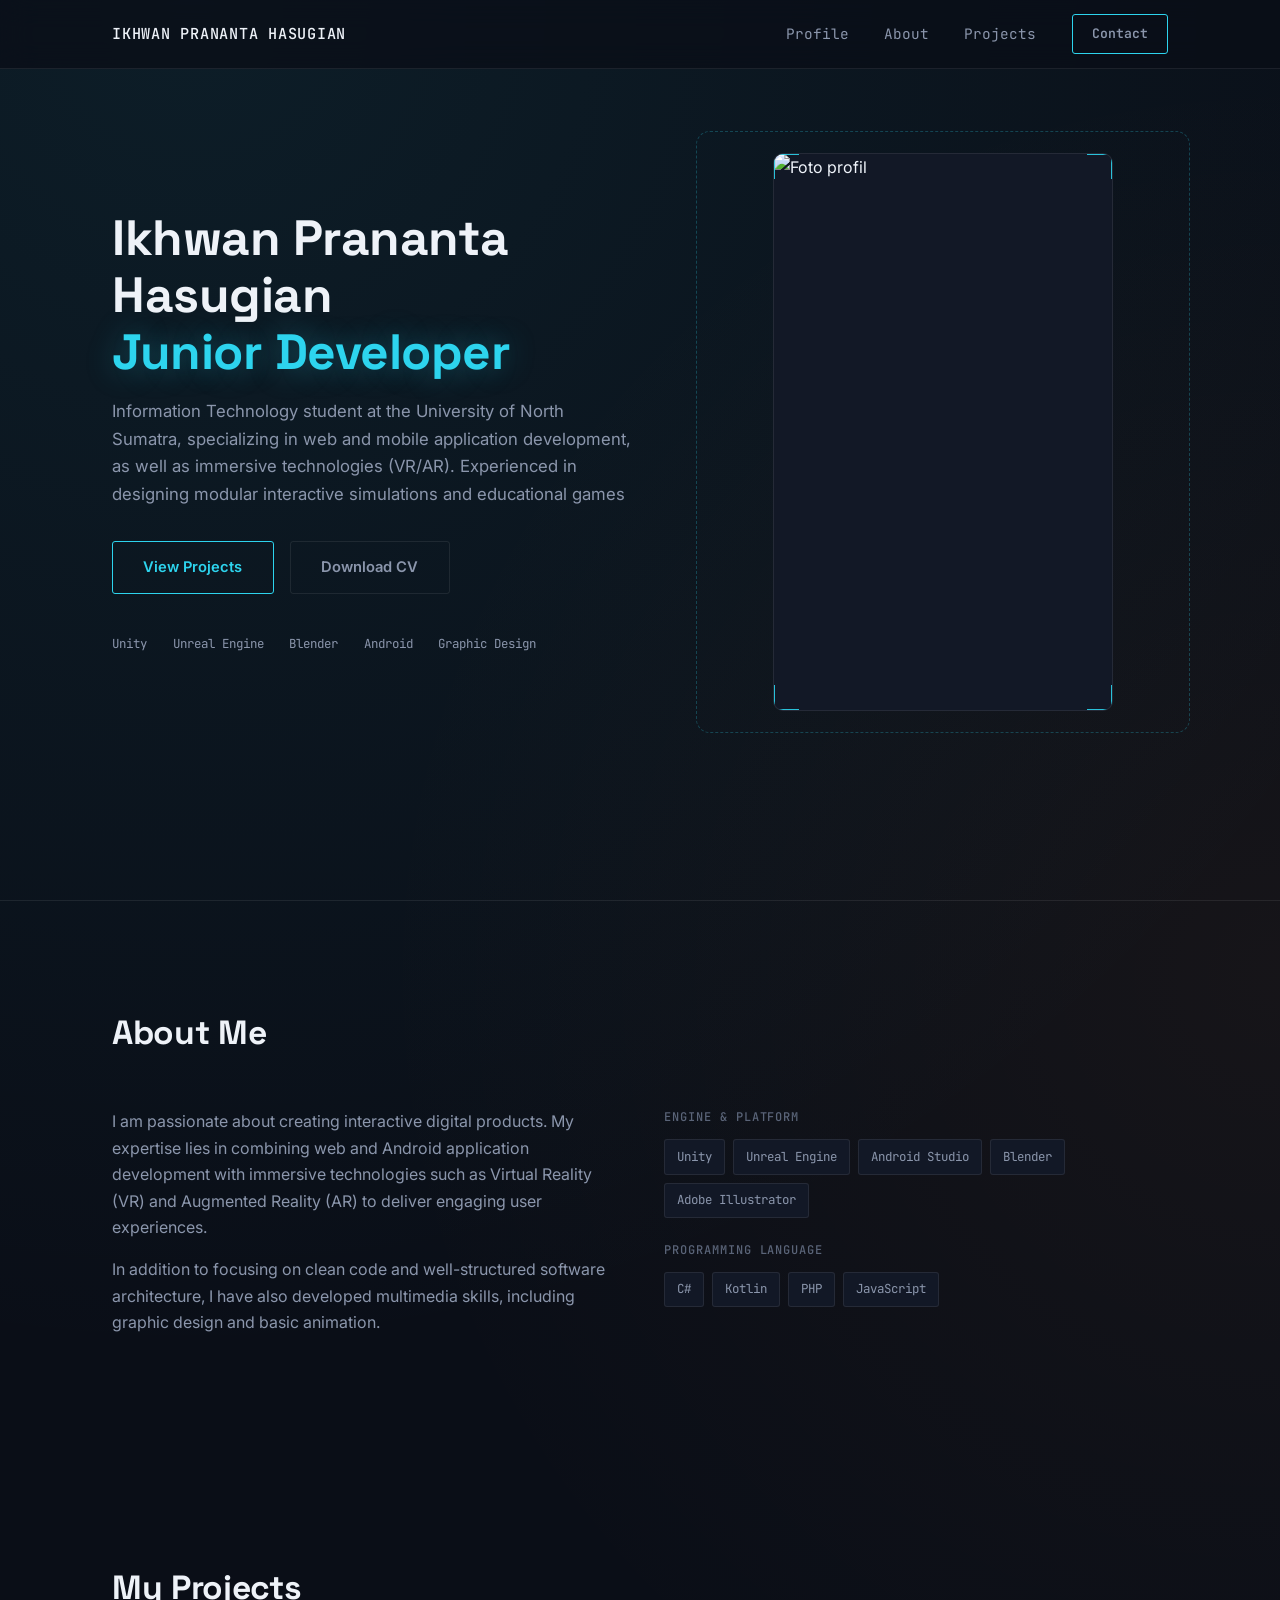
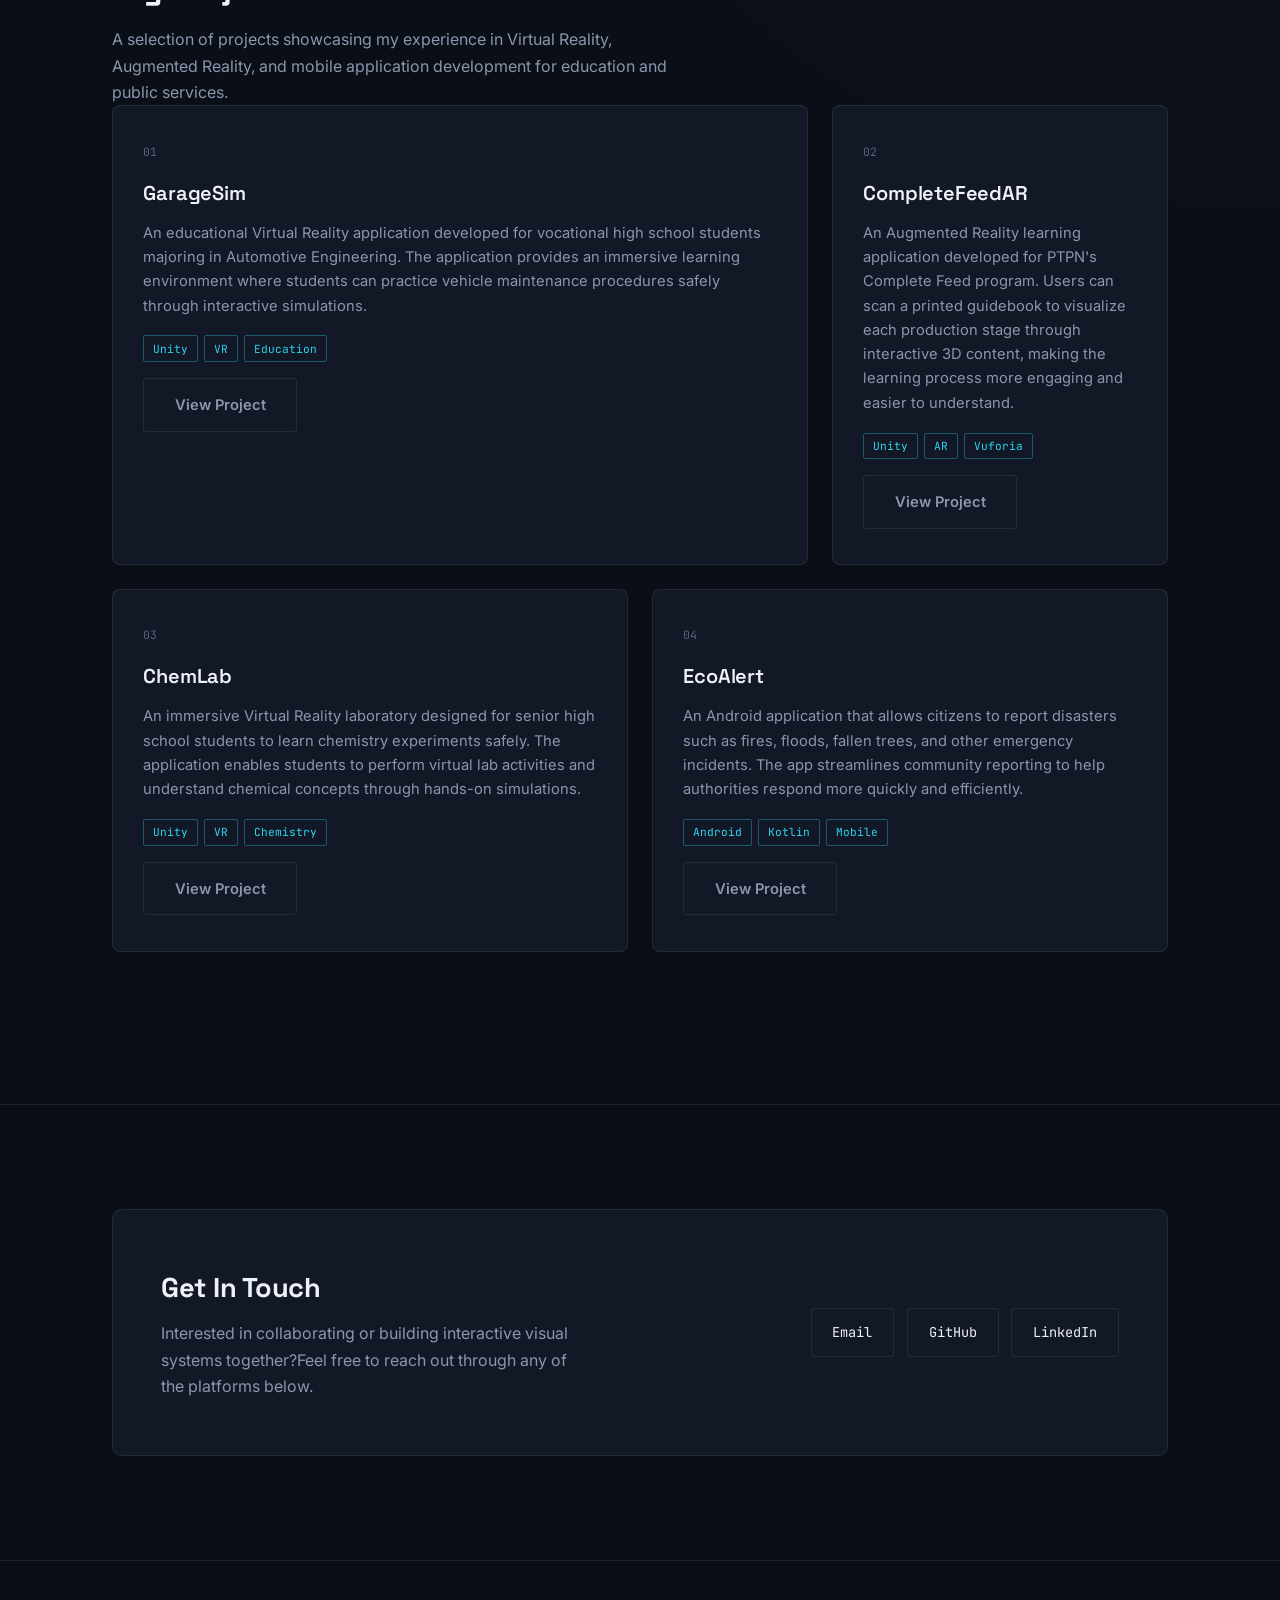
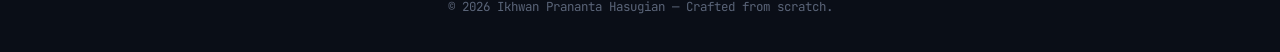
==== index.html @ 0fda0f43 "Change the CV" ====
<!DOCTYPE html>
<html lang="id">
<head>
<meta charset="UTF-8">
<meta name="viewport" content="width=device-width, initial-scale=1.0">
<title>Ikhwan Prananta Hasugian</title>
<link rel="preconnect" href="https://fonts.googleapis.com">
<link rel="preconnect" href="https://fonts.gstatic.com" crossorigin>
<link rel="icon" type="image/png" href="./image/icon.png">
<link href="https://fonts.googleapis.com/css2?family=Space+Grotesk:wght@500;600;700&family=Inter:wght@400;500;600&family=JetBrains+Mono:wght@400;500&display=swap" rel="stylesheet">
<style>
  * { margin:0; padding:0; box-sizing:border-box; }

  :root{
    --bg-primary:#0A0E17;
    --bg-panel:#121826;
    --bg-panel-hover:#161D2E;
    --line:rgba(255,255,255,0.08);
    --text-main:#EEF2F8;
    --text-muted:#8B96AC;
    --text-faint:#5A6478;
    --accent-cyan:#2DD4EE;
    --accent-cyan-dim:rgba(45,212,238,0.35);
    --accent-amber:#FB923C;
    --font-display:'Space Grotesk', sans-serif;
    --font-body:'Inter', sans-serif;
    --font-mono:'JetBrains Mono', monospace;
  }

  html{ scroll-behavior:smooth; }

  body{
    background-color:var(--bg-primary);
    background-image:
      radial-gradient(circle at 15% 0%, rgba(45,212,238,0.08), transparent 40%),
      radial-gradient(circle at 100% 30%, rgba(251,146,60,0.05), transparent 35%);
    color:var(--text-main);
    font-family:var(--font-body);
    line-height:1.65;
    overflow-x:hidden;
  }

  .container{ max-width:1120px; margin:0 auto; padding:0 2rem; }
  section{ padding:6.5rem 0; }
  ::selection{ background:var(--accent-cyan); color:#04141A; }

  a{ color:inherit; }
  h1,h2,h3{ font-family:var(--font-display); letter-spacing:-0.01em; }

  .eyebrow{
    font-family:var(--font-mono);
    font-size:0.75rem;
    letter-spacing:0.14em;
    text-transform:uppercase;
    color:var(--accent-cyan);
    display:flex;
    align-items:center;
    gap:0.6rem;
    margin-bottom:1rem;
  }
  .eyebrow::before{
    content:'';
    width:7px; height:7px;
    background:var(--accent-cyan);
    border-radius:50%;
    box-shadow:0 0 8px var(--accent-cyan);
    animation:pulse 2.2s ease-in-out infinite;
  }
  @keyframes pulse{ 0%,100%{opacity:1;} 50%{opacity:0.35;} }

  /* ============ NAVBAR ============ */
  nav{
    position:fixed; top:0; width:100%;
    background:rgba(10,14,23,0.75);
    backdrop-filter:blur(14px);
    z-index:100;
    border-bottom:1px solid var(--line);
  }
  .nav-container{
    display:flex; justify-content:space-between; align-items:center; height:68px;
  }
  .logo{
    font-family:var(--font-mono);
    font-weight:500;
    font-size:0.95rem;
    letter-spacing:0.05em;
    color:var(--text-main);
  }
  .logo span{ color:var(--accent-cyan); }
  .nav-links{ display:flex; align-items:center; gap:2.2rem; }
  .nav-links a{
    color:var(--text-muted);
    text-decoration:none;
    font-size:0.9rem;
    font-family:var(--font-mono);
    transition:color 0.25s;
    position:relative;
  }
  .nav-links a:not(.btn):hover{ color:var(--accent-cyan); }
  .nav-links a.btn{ padding:0.5rem 1.2rem; font-size:0.82rem; }

  /* ============ BUTTONS ============ */
  .btn{
    display:inline-flex; align-items:center; gap:0.5rem;
    padding:0.85rem 1.9rem;
    background:transparent;
    color:var(--accent-cyan);
    border:1px solid var(--accent-cyan);
    text-decoration:none;
    font-weight:600;
    font-size:0.92rem;
    border-radius:3px;
    transition:all 0.25s ease;
  }
  .btn:hover{ background:var(--accent-cyan); color:#04141A; box-shadow:0 0 28px var(--accent-cyan-dim); }
  .btn-ghost{
    border-color:var(--line); color:var(--text-muted);
  }
  .btn-ghost:hover{ border-color:var(--text-muted); color:var(--text-main); background:transparent; box-shadow:none; }

  /* ============ HERO ============ */
  .hero-section{ min-height:100vh; display:flex; align-items:center; padding-top:68px; }
  .hero-grid{
    display:grid; grid-template-columns:1.1fr 0.9fr; gap:3.5rem; align-items:center;
  }
  .hero-text h1{
    font-size:clamp(2.2rem, 4vw, 3.1rem);
    font-weight:700;
    line-height:1.15;
    margin-bottom:1.1rem;
  }
  .hero-text h1 .role{
    display:block;
    color:var(--accent-cyan);
    text-shadow:0 0 30px var(--accent-cyan-dim);
  }
  .hero-text p{
    color:var(--text-muted);
    font-size:1.05rem;
    margin-bottom:2rem;
    max-width:520px;
  }
  .hero-actions{ display:flex; gap:1rem; flex-wrap:wrap; margin-bottom:2.5rem; }
  .hero-stack{
    display:flex; gap:1.6rem; font-family:var(--font-mono); font-size:0.78rem; color:var(--text-faint);
  }
  .hero-stack span{ color:var(--text-muted); }

  /* --- AR viewfinder photo frame (signature element) --- */
  .hero-visual{ position:relative; display:flex; justify-content:center; }
  .viewfinder{
    position:relative;
    width:min(340px, 78vw);
    aspect-ratio: 1600 / 2628;
    border-radius:10px;
    overflow:hidden;
    background:var(--bg-panel);
    border:1px solid var(--line);
  }
  .viewfinder img{
    width:100%; height:100%; object-fit:cover; display:block;
    filter:saturate(1.05) contrast(1.02);
  }
  .vf-corner{
    position:absolute; width:26px; height:26px;
    border:2px solid var(--accent-cyan);
    opacity:0.9; z-index:3;
  }
  .vf-corner.tl{ top:-1px; left:-1px; border-right:0; border-bottom:0; }
  .vf-corner.tr{ top:-1px; right:-1px; border-left:0; border-bottom:0; }
  .vf-corner.bl{ bottom:-1px; left:-1px; border-right:0; border-top:0; }
  .vf-corner.br{ bottom:-1px; right:-1px; border-left:0; border-top:0; }

  .hud-tag{
    position:absolute;
    font-family:var(--font-mono);
    font-size:0.68rem;
    letter-spacing:0.05em;
    color:var(--accent-cyan);
    background:rgba(10,14,23,0.72);
    backdrop-filter:blur(6px);
    padding:0.3rem 0.55rem;
    border:1px solid var(--accent-cyan-dim);
    border-radius:2px;
    z-index:3;
    white-space:nowrap;
  }
  .hud-tag.status{ top:16px; left:16px; }
  .hud-tag.lock{ bottom:16px; right:16px; color:var(--accent-amber); border-color:rgba(251,146,60,0.35); }
  .hud-ring{
    position:absolute;
    inset:-22px;
    border:1px dashed rgba(45,212,238,0.25);
    border-radius:14px;
    z-index:1;
    pointer-events:none;
  }

  /* ============ SECTION HEADINGS ============ */
  .section-head{ margin-bottom:3rem; }
  .section-num{
    font-family:var(--font-mono);
    font-size:0.78rem;
    color:var(--text-faint);
    display:block;
    margin-bottom:0.6rem;
  }
  .section-title{
    font-size:clamp(1.6rem, 3vw, 2.1rem);
    font-weight:700;
  }
  .section-sub{ color:var(--text-muted); max-width:560px; margin-top:0.7rem; }

  /* ============ ABOUT / SKILLS ============ */
  .about{ border-top:1px solid var(--line); }
  .about-grid{ display:grid; grid-template-columns:1fr 1fr; gap:3rem; align-items:start; }
  .about-grid p{ color:var(--text-muted); margin-bottom:1rem; }
  .skill-groups{ display:flex; flex-direction:column; gap:1.4rem; }
  .skill-group h4{
    font-family:var(--font-mono); font-size:0.75rem; letter-spacing:0.08em;
    color:var(--text-faint); text-transform:uppercase; margin-bottom:0.7rem; font-weight:500;
  }
  .tag-row{ display:flex; flex-wrap:wrap; gap:0.5rem; }
  .tag{
    font-family:var(--font-mono);
    font-size:0.78rem;
    padding:0.4rem 0.75rem;
    background:var(--bg-panel);
    border:1px solid var(--line);
    border-radius:3px;
    color:var(--text-muted);
  }

  /* ============ PROJECTS ============ */
  .project-grid{ display:grid; grid-template-columns:repeat(6, 1fr); gap:1.5rem; }
  .project-card:nth-child(1){ grid-column:span 4; }
  .project-card:nth-child(2){ grid-column:span 2; }
  .project-card:nth-child(3){ grid-column:span 3; }
  .project-card:nth-child(4){ grid-column:span 3; }

  .project-card{
    background:var(--bg-panel);
    border:1px solid var(--line);
    border-radius:8px;
    padding:2.2rem 1.9rem;
    position:relative;
    transition:background 0.25s, border-color 0.25s, transform 0.25s;
  }
  .project-card:hover{ background:var(--bg-panel-hover); border-color:rgba(45,212,238,0.25); transform:translateY(-3px); }

  .project-index{
    font-family:var(--font-mono); font-size:0.72rem; color:var(--text-faint); margin-bottom:1rem; display:block;
  }
  .project-card h3{ font-size:1.25rem; margin-bottom:0.7rem; font-weight:600; }
  .project-card p{ color:var(--text-muted); font-size:0.92rem; margin-bottom:1.1rem; }
  .project-tags{ display:flex; flex-wrap:wrap; gap:0.4rem; }
  .project-tags span{
    font-family:var(--font-mono); font-size:0.7rem; color:var(--accent-cyan);
    border:1px solid var(--accent-cyan-dim); padding:0.2rem 0.55rem; border-radius:2px;
  }

  .project-card::before, .project-card::after{
    content:''; position:absolute; width:0; height:0;
    border:0 solid var(--accent-cyan); transition:all 0.25s ease-out; opacity:0; pointer-events:none;
  }
  .project-card::before{ top:8px; left:8px; border-top-width:2px; border-left-width:2px; }
  .project-card::after{ bottom:8px; right:8px; border-bottom-width:2px; border-right-width:2px; }
  .project-card:hover::before, .project-card:hover::after{ width:20px; height:20px; opacity:1; }

  /* ============ CONTACT ============ */
  .contact{ border-top:1px solid var(--line); }
  .contact-panel{
    background:var(--bg-panel);
    border:1px solid var(--line);
    border-radius:10px;
    padding:3.5rem 3rem;
    display:flex; justify-content:space-between; align-items:center; gap:2rem; flex-wrap:wrap;
  }
  .contact-panel h2{ font-size:1.7rem; margin-bottom:0.6rem; }
  .contact-panel p{ color:var(--text-muted); max-width:420px; }
  .social-links{ display:flex; gap:0.8rem; flex-wrap:wrap; }
  .social-links a{
    text-decoration:none; font-family:var(--font-mono); font-size:0.85rem;
    padding:0.75rem 1.3rem; border:1px solid var(--line); border-radius:3px;
    color:var(--text-main); transition:all 0.25s;
  }
  .social-links a:hover{ border-color:var(--accent-cyan); color:var(--accent-cyan); }

  footer{
    text-align:center; padding:2.2rem 0; color:var(--text-faint);
    font-family:var(--font-mono); font-size:0.78rem; border-top:1px solid var(--line);
  }

  /* ============ RESPONSIVE ============ */
  @media (max-width:860px){
    .hero-grid{ grid-template-columns:1fr; text-align:center; gap:3rem; }
    .hero-text p{ margin:0 auto 2rem auto; }
    .hero-actions, .hero-stack{ justify-content:center; }
    .about-grid{ grid-template-columns:1fr; gap:2.5rem; }
    .project-grid{ grid-template-columns:1fr; }
    .project-card:nth-child(n){ grid-column:span 1; }
    .nav-links a:not(.btn){ display:none; }
    .contact-panel{ flex-direction:column; text-align:center; padding:2.5rem 1.6rem; }
    .contact-panel p{ margin:0 auto; }
  }
</style>
</head>
<body>

<nav>
  <div class="container nav-container">
    <div class="logo">IKHWAN PRANANTA HASUGIAN</div>
    <div class="nav-links">
      <a href="#profil">Profile</a>
      <a href="#tentang">About</a>
      <a href="#proyek">Projects</a>
      <a href="#kontak" class="btn">Contact</a>
    </div>
  </div>
</nav>

<section id="profil" class="hero-section">
  <div class="container hero-grid">
    <div class="hero-text">
      <h1>Ikhwan Prananta Hasugian<span class="role">Junior Developer</span></h1>
        <p>Information Technology student at the University of North Sumatra, specializing in web and mobile application development, as well as immersive technologies (VR/AR). Experienced in designing modular interactive simulations and educational games</p>      
        <div class="hero-actions">
        <a href="#proyek" class="btn">View Projects</a>
        <a href="./CV/CV_IkhwanPranantaHasugian.pdf" class="btn btn-ghost" download>
            Download CV
        </a>
      </div>
      <div class="hero-stack">
        <span>Unity</span><span>Unreal Engine</span><span>Blender</span><span>Android</span><span><span>Graphic Design</span>
      </div>
    </div>

    <div class="hero-visual">
      <div class="hud-ring"></div>
      <div class="viewfinder">
        <div class="vf-corner tl"></div>
        <div class="vf-corner tr"></div>
        <div class="vf-corner bl"></div>
        <div class="vf-corner br"></div>
        <img src="./image/11.png" alt="Foto profil">
      </div>
    </div>
  </div>
</section>

<!-- ============ ABOUT / SKILLS ============ -->
<section id="tentang" class="about">
  <div class="container">
    <div class="section-head">
      <h2 class="section-title">About Me</h2>
    </div>
    <div class="about-grid">
    <div>
      <p>I am passionate about creating interactive digital products. My expertise lies in combining web and Android application development with immersive technologies such as Virtual Reality (VR) and Augmented Reality (AR) to deliver engaging user experiences.</p>
      <p>In addition to focusing on clean code and well-structured software architecture, I have also developed multimedia skills, including graphic design and basic animation.</p>
    </div>
      <div class="skill-groups">
        <div class="skill-group">
          <h4>Engine &amp; Platform</h4>
          <div class="tag-row">
            <span class="tag">Unity</span>
            <span class="tag">Unreal Engine</span>
            <span class="tag">Android Studio</span>
            <span class="tag">Blender</span>
            <span class="tag">Adobe Illustrator</span>
          </div>
        </div>
        <div class="skill-group">
          <h4>Programming Language</h4>
          <div class="tag-row">
            <span class="tag">C#</span>
            <span class="tag">Kotlin</span>
            <span class="tag">PHP</span>
            <span class="tag">JavaScript</span>
          </div>
        </div>
      </div>
    </div>
  </div>
</section>

<!-- ============ PROJECTS ============ -->
<section id="proyek">
  <div class="container">
    <div class="section-head">
      <h2 class="section-title">My Projects</h2>
<p class="section-sub">
  A selection of projects showcasing my experience in Virtual Reality, Augmented Reality, and mobile application development for education and public services.
</p>

<div class="project-grid">

  <div class="project-card">
    <span class="project-index" >01</span>
    <h3>GarageSim</h3>
          <p>
            An educational Virtual Reality application developed for vocational high school
            students majoring in Automotive Engineering. The application provides an immersive
            learning environment where students can practice vehicle maintenance procedures
            safely through interactive simulations.
          </p>
          <div class="project-tags">
            <span>Unity</span>
            <span>VR</span>
            <span>Education</span>
          </div>
          <div class="project-tags" style="margin-top: 1rem;">
            <a href="https://github.com/IkhwanPranantaHasugian/GarageSim"target="_blank"rel="noopener"class="btn btn-ghost">View Project</a>
        </div>
        </div>

        <div class="project-card">
          <span class="project-index">02</span>
          <h3>CompleteFeedAR</h3>
          <p>
            An Augmented Reality learning application developed for PTPN's Complete Feed
            program. Users can scan a printed guidebook to visualize each production stage
            through interactive 3D content, making the learning process more engaging and
            easier to understand.
          </p>
          <div class="project-tags">
            <span>Unity</span>
            <span>AR</span>
            <span>Vuforia</span>
          </div>
          <div class="project-tags" style="margin-top: 1rem;">
              <a href="https://github.com/IkhwanPranantaHasugian/CompleteFeedAR"target="_blank"rel="noopener"class="btn btn-ghost">View Project</a>
          </div>
        </div>

        <div class="project-card">
          <span class="project-index">03</span>
          <h3>ChemLab</h3>
          <p>
            An immersive Virtual Reality laboratory designed for senior high school students
            to learn chemistry experiments safely. The application enables students to perform
            virtual lab activities and understand chemical concepts through hands-on
            simulations.
          </p>
          <div class="project-tags">
            <span>Unity</span>
            <span>VR</span>
            <span>Chemistry</span>
          </div>
            <div class="project-tags" style="margin-top: 1rem;">
              <a href="https://github.com/IkhwanPranantaHasugian/ChemLab"target="_blank"rel="noopener"class="btn btn-ghost">View Project</a>
          </div>
        </div>

        <div class="project-card">
          <span class="project-index">04</span>
          <h3>EcoAlert</h3>
          <p>
            An Android application that allows citizens to report disasters such as fires,
            floods, fallen trees, and other emergency incidents. The app streamlines community
            reporting to help authorities respond more quickly and efficiently.
          </p>
          <div class="project-tags">
            <span>Android</span>
            <span>Kotlin</span>
            <span>Mobile</span>
          </div>
            <div class="project-tags" style="margin-top: 1rem;">
              <a href="https://github.com/IkhwanPranantaHasugian/EcoAlert"target="_blank"rel="noopener"class="btn btn-ghost">View Project</a>
          </div>
        </div>
      </div>
    </div>
  </div>
</section>

<!-- ============ CONTACT ============ -->
<section id="kontak" class="contact">
  <div class="container">
    <div class="contact-panel">
      <div>
        <h2>Get In Touch</h2>
        <p>Interested in collaborating or building interactive visual systems together?Feel free to reach out through any of the platforms below.</p>
      </div>
      <div class="social-links">
        <a href="mailto:ikhwanprananta01@email.com">Email</a>
        <a href="https://github.com/IkhwanPranantaHasugian" target="_blank" rel="noopener">GitHub</a>
        <a href="https://www.linkedin.com/in/ikhwanprananta" target="_blank" rel="noopener">LinkedIn</a>
      </div>
    </div>
  </div>
</section>

<footer>
  <div class="container">
    <p>&copy; 2026 Ikhwan Prananta Hasugian — Crafted from scratch.</p>
  </div>
</footer>

</body>
</html>
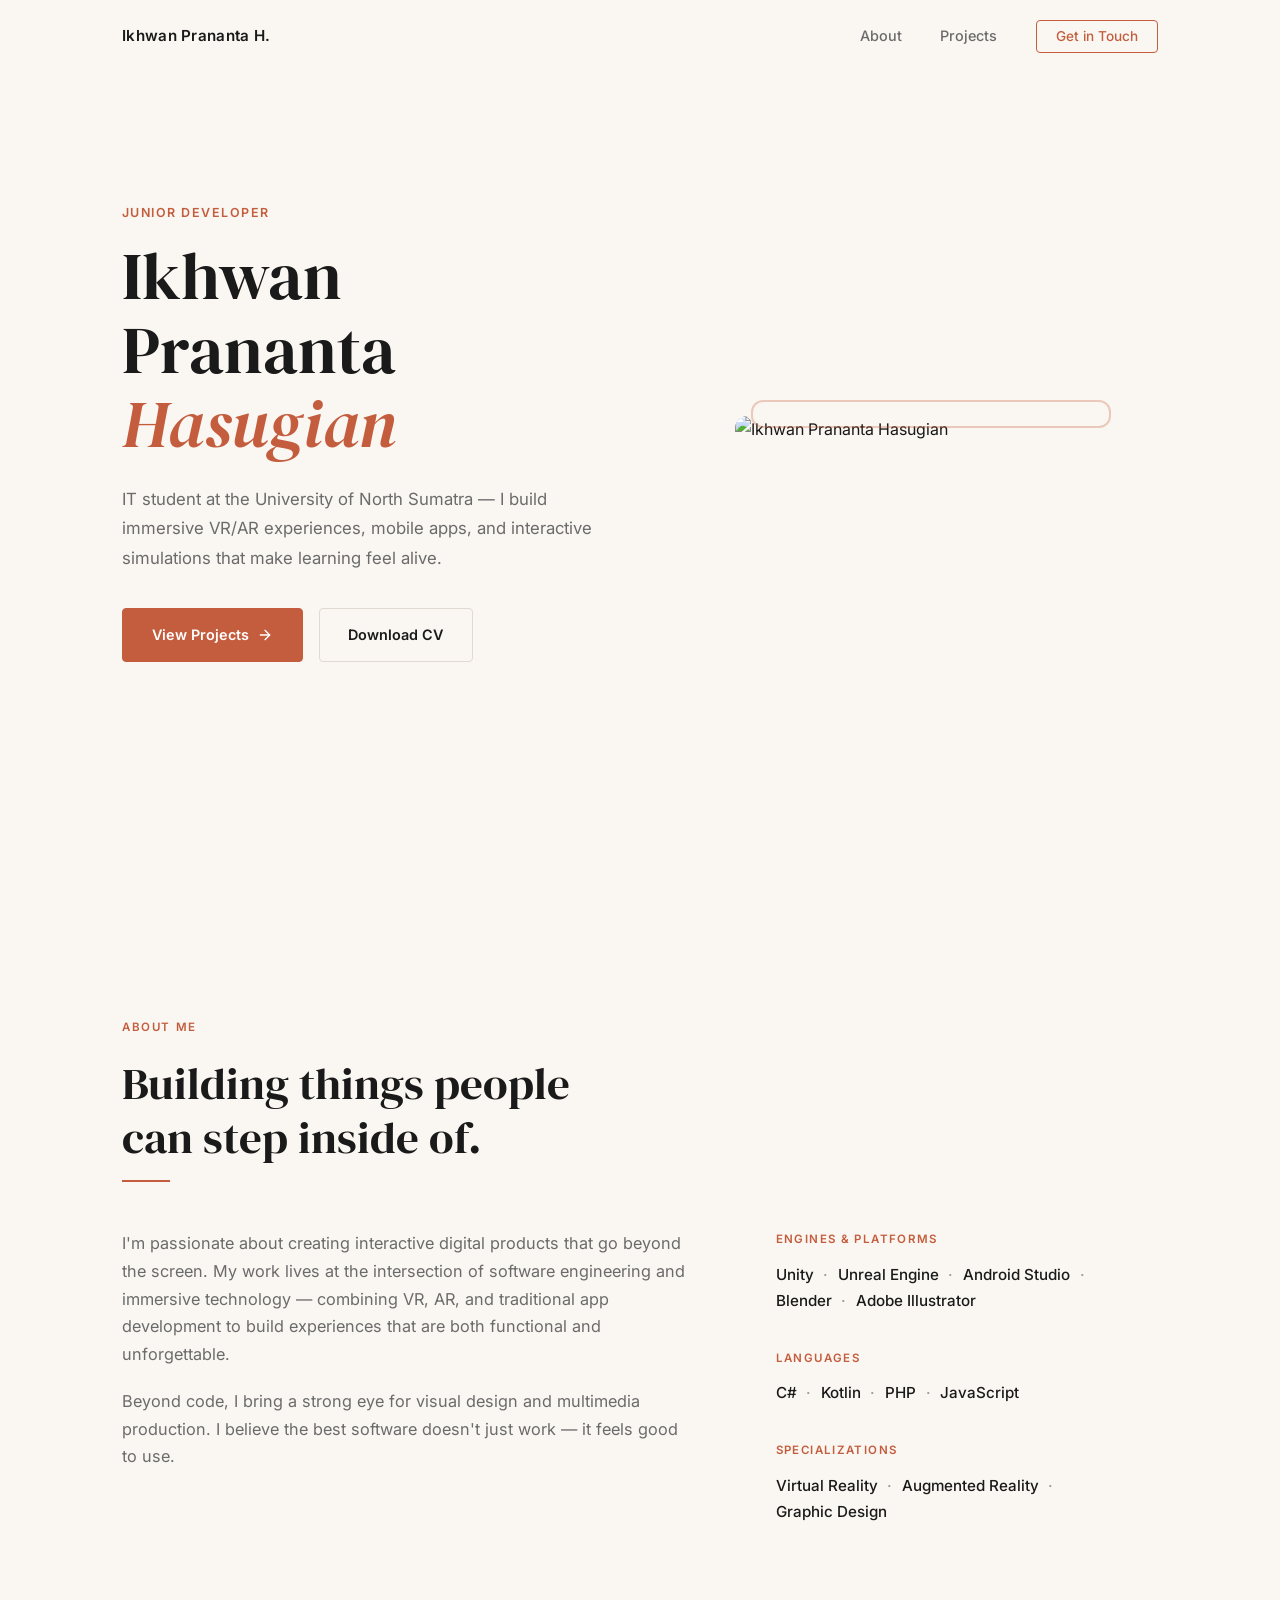
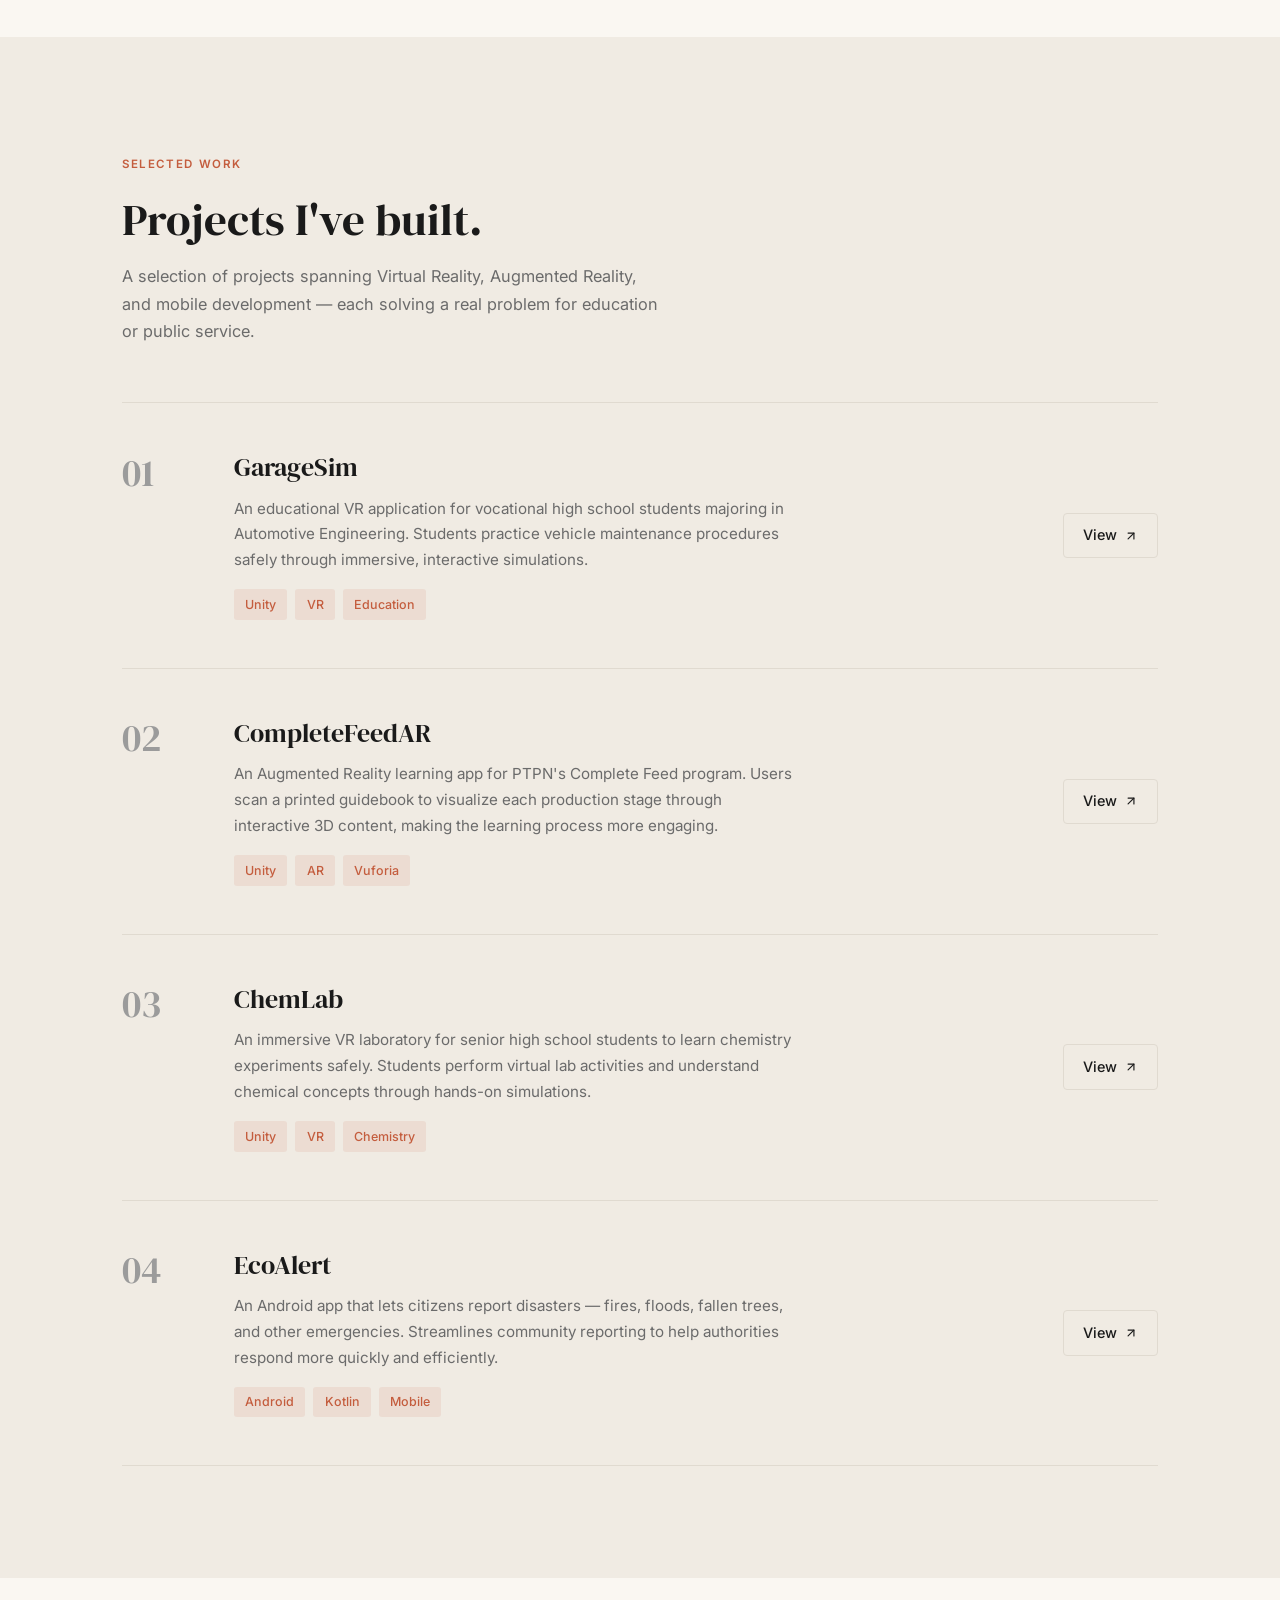
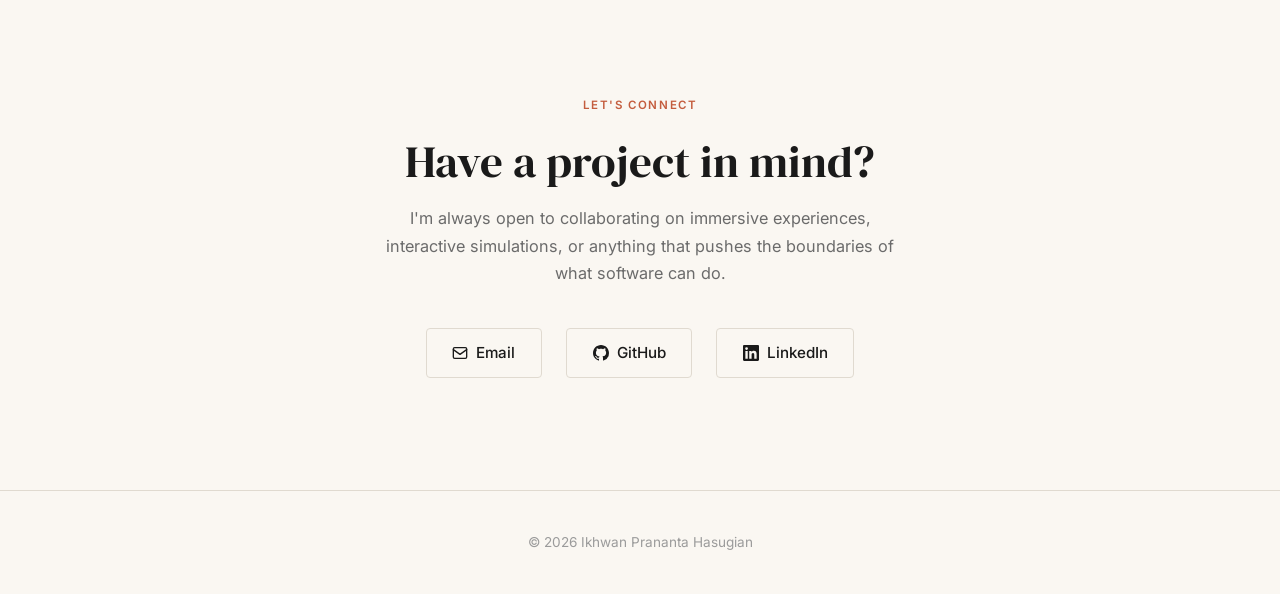
==== commit 4946c549: "Change the whole vibe" ====
--- a/index.html
+++ b/index.html
@@ -1,382 +1,737 @@
 <!DOCTYPE html>
-<html lang="id">
+<html lang="en">
 <head>
-<meta charset="UTF-8">
-<meta name="viewport" content="width=device-width, initial-scale=1.0">
-<title>Ikhwan Prananta Hasugian</title>
-<link rel="preconnect" href="https://fonts.googleapis.com">
-<link rel="preconnect" href="https://fonts.gstatic.com" crossorigin>
-<link rel="icon" type="image/png" href="./image/icon.png">
-<link href="https://fonts.googleapis.com/css2?family=Space+Grotesk:wght@500;600;700&family=Inter:wght@400;500;600&family=JetBrains+Mono:wght@400;500&display=swap" rel="stylesheet">
-<style>
-  * { margin:0; padding:0; box-sizing:border-box; }
-
-  :root{
-    --bg-primary:#0A0E17;
-    --bg-panel:#121826;
-    --bg-panel-hover:#161D2E;
-    --line:rgba(255,255,255,0.08);
-    --text-main:#EEF2F8;
-    --text-muted:#8B96AC;
-    --text-faint:#5A6478;
-    --accent-cyan:#2DD4EE;
-    --accent-cyan-dim:rgba(45,212,238,0.35);
-    --accent-amber:#FB923C;
-    --font-display:'Space Grotesk', sans-serif;
-    --font-body:'Inter', sans-serif;
-    --font-mono:'JetBrains Mono', monospace;
-  }
-
-  html{ scroll-behavior:smooth; }
-
-  body{
-    background-color:var(--bg-primary);
-    background-image:
-      radial-gradient(circle at 15% 0%, rgba(45,212,238,0.08), transparent 40%),
-      radial-gradient(circle at 100% 30%, rgba(251,146,60,0.05), transparent 35%);
-    color:var(--text-main);
-    font-family:var(--font-body);
-    line-height:1.65;
-    overflow-x:hidden;
-  }
-
-  .container{ max-width:1120px; margin:0 auto; padding:0 2rem; }
-  section{ padding:6.5rem 0; }
-  ::selection{ background:var(--accent-cyan); color:#04141A; }
-
-  a{ color:inherit; }
-  h1,h2,h3{ font-family:var(--font-display); letter-spacing:-0.01em; }
-
-  .eyebrow{
-    font-family:var(--font-mono);
-    font-size:0.75rem;
-    letter-spacing:0.14em;
-    text-transform:uppercase;
-    color:var(--accent-cyan);
-    display:flex;
-    align-items:center;
-    gap:0.6rem;
-    margin-bottom:1rem;
-  }
-  .eyebrow::before{
-    content:'';
-    width:7px; height:7px;
-    background:var(--accent-cyan);
-    border-radius:50%;
-    box-shadow:0 0 8px var(--accent-cyan);
-    animation:pulse 2.2s ease-in-out infinite;
-  }
-  @keyframes pulse{ 0%,100%{opacity:1;} 50%{opacity:0.35;} }
-
-  /* ============ NAVBAR ============ */
-  nav{
-    position:fixed; top:0; width:100%;
-    background:rgba(10,14,23,0.75);
-    backdrop-filter:blur(14px);
-    z-index:100;
-    border-bottom:1px solid var(--line);
-  }
-  .nav-container{
-    display:flex; justify-content:space-between; align-items:center; height:68px;
-  }
-  .logo{
-    font-family:var(--font-mono);
-    font-weight:500;
-    font-size:0.95rem;
-    letter-spacing:0.05em;
-    color:var(--text-main);
-  }
-  .logo span{ color:var(--accent-cyan); }
-  .nav-links{ display:flex; align-items:center; gap:2.2rem; }
-  .nav-links a{
-    color:var(--text-muted);
-    text-decoration:none;
-    font-size:0.9rem;
-    font-family:var(--font-mono);
-    transition:color 0.25s;
-    position:relative;
-  }
-  .nav-links a:not(.btn):hover{ color:var(--accent-cyan); }
-  .nav-links a.btn{ padding:0.5rem 1.2rem; font-size:0.82rem; }
-
-  /* ============ BUTTONS ============ */
-  .btn{
-    display:inline-flex; align-items:center; gap:0.5rem;
-    padding:0.85rem 1.9rem;
-    background:transparent;
-    color:var(--accent-cyan);
-    border:1px solid var(--accent-cyan);
-    text-decoration:none;
-    font-weight:600;
-    font-size:0.92rem;
-    border-radius:3px;
-    transition:all 0.25s ease;
-  }
-  .btn:hover{ background:var(--accent-cyan); color:#04141A; box-shadow:0 0 28px var(--accent-cyan-dim); }
-  .btn-ghost{
-    border-color:var(--line); color:var(--text-muted);
-  }
-  .btn-ghost:hover{ border-color:var(--text-muted); color:var(--text-main); background:transparent; box-shadow:none; }
-
-  /* ============ HERO ============ */
-  .hero-section{ min-height:100vh; display:flex; align-items:center; padding-top:68px; }
-  .hero-grid{
-    display:grid; grid-template-columns:1.1fr 0.9fr; gap:3.5rem; align-items:center;
-  }
-  .hero-text h1{
-    font-size:clamp(2.2rem, 4vw, 3.1rem);
-    font-weight:700;
-    line-height:1.15;
-    margin-bottom:1.1rem;
-  }
-  .hero-text h1 .role{
-    display:block;
-    color:var(--accent-cyan);
-    text-shadow:0 0 30px var(--accent-cyan-dim);
-  }
-  .hero-text p{
-    color:var(--text-muted);
-    font-size:1.05rem;
-    margin-bottom:2rem;
-    max-width:520px;
-  }
-  .hero-actions{ display:flex; gap:1rem; flex-wrap:wrap; margin-bottom:2.5rem; }
-  .hero-stack{
-    display:flex; gap:1.6rem; font-family:var(--font-mono); font-size:0.78rem; color:var(--text-faint);
-  }
-  .hero-stack span{ color:var(--text-muted); }
-
-  /* --- AR viewfinder photo frame (signature element) --- */
-  .hero-visual{ position:relative; display:flex; justify-content:center; }
-  .viewfinder{
-    position:relative;
-    width:min(340px, 78vw);
-    aspect-ratio: 1600 / 2628;
-    border-radius:10px;
-    overflow:hidden;
-    background:var(--bg-panel);
-    border:1px solid var(--line);
-  }
-  .viewfinder img{
-    width:100%; height:100%; object-fit:cover; display:block;
-    filter:saturate(1.05) contrast(1.02);
-  }
-  .vf-corner{
-    position:absolute; width:26px; height:26px;
-    border:2px solid var(--accent-cyan);
-    opacity:0.9; z-index:3;
-  }
-  .vf-corner.tl{ top:-1px; left:-1px; border-right:0; border-bottom:0; }
-  .vf-corner.tr{ top:-1px; right:-1px; border-left:0; border-bottom:0; }
-  .vf-corner.bl{ bottom:-1px; left:-1px; border-right:0; border-top:0; }
-  .vf-corner.br{ bottom:-1px; right:-1px; border-left:0; border-top:0; }
-
-  .hud-tag{
-    position:absolute;
-    font-family:var(--font-mono);
-    font-size:0.68rem;
-    letter-spacing:0.05em;
-    color:var(--accent-cyan);
-    background:rgba(10,14,23,0.72);
-    backdrop-filter:blur(6px);
-    padding:0.3rem 0.55rem;
-    border:1px solid var(--accent-cyan-dim);
-    border-radius:2px;
-    z-index:3;
-    white-space:nowrap;
-  }
-  .hud-tag.status{ top:16px; left:16px; }
-  .hud-tag.lock{ bottom:16px; right:16px; color:var(--accent-amber); border-color:rgba(251,146,60,0.35); }
-  .hud-ring{
-    position:absolute;
-    inset:-22px;
-    border:1px dashed rgba(45,212,238,0.25);
-    border-radius:14px;
-    z-index:1;
-    pointer-events:none;
-  }
-
-  /* ============ SECTION HEADINGS ============ */
-  .section-head{ margin-bottom:3rem; }
-  .section-num{
-    font-family:var(--font-mono);
-    font-size:0.78rem;
-    color:var(--text-faint);
-    display:block;
-    margin-bottom:0.6rem;
-  }
-  .section-title{
-    font-size:clamp(1.6rem, 3vw, 2.1rem);
-    font-weight:700;
-  }
-  .section-sub{ color:var(--text-muted); max-width:560px; margin-top:0.7rem; }
-
-  /* ============ ABOUT / SKILLS ============ */
-  .about{ border-top:1px solid var(--line); }
-  .about-grid{ display:grid; grid-template-columns:1fr 1fr; gap:3rem; align-items:start; }
-  .about-grid p{ color:var(--text-muted); margin-bottom:1rem; }
-  .skill-groups{ display:flex; flex-direction:column; gap:1.4rem; }
-  .skill-group h4{
-    font-family:var(--font-mono); font-size:0.75rem; letter-spacing:0.08em;
-    color:var(--text-faint); text-transform:uppercase; margin-bottom:0.7rem; font-weight:500;
-  }
-  .tag-row{ display:flex; flex-wrap:wrap; gap:0.5rem; }
-  .tag{
-    font-family:var(--font-mono);
-    font-size:0.78rem;
-    padding:0.4rem 0.75rem;
-    background:var(--bg-panel);
-    border:1px solid var(--line);
-    border-radius:3px;
-    color:var(--text-muted);
-  }
-
-  /* ============ PROJECTS ============ */
-  .project-grid{ display:grid; grid-template-columns:repeat(6, 1fr); gap:1.5rem; }
-  .project-card:nth-child(1){ grid-column:span 4; }
-  .project-card:nth-child(2){ grid-column:span 2; }
-  .project-card:nth-child(3){ grid-column:span 3; }
-  .project-card:nth-child(4){ grid-column:span 3; }
-
-  .project-card{
-    background:var(--bg-panel);
-    border:1px solid var(--line);
-    border-radius:8px;
-    padding:2.2rem 1.9rem;
-    position:relative;
-    transition:background 0.25s, border-color 0.25s, transform 0.25s;
-  }
-  .project-card:hover{ background:var(--bg-panel-hover); border-color:rgba(45,212,238,0.25); transform:translateY(-3px); }
-
-  .project-index{
-    font-family:var(--font-mono); font-size:0.72rem; color:var(--text-faint); margin-bottom:1rem; display:block;
-  }
-  .project-card h3{ font-size:1.25rem; margin-bottom:0.7rem; font-weight:600; }
-  .project-card p{ color:var(--text-muted); font-size:0.92rem; margin-bottom:1.1rem; }
-  .project-tags{ display:flex; flex-wrap:wrap; gap:0.4rem; }
-  .project-tags span{
-    font-family:var(--font-mono); font-size:0.7rem; color:var(--accent-cyan);
-    border:1px solid var(--accent-cyan-dim); padding:0.2rem 0.55rem; border-radius:2px;
-  }
-
-  .project-card::before, .project-card::after{
-    content:''; position:absolute; width:0; height:0;
-    border:0 solid var(--accent-cyan); transition:all 0.25s ease-out; opacity:0; pointer-events:none;
-  }
-  .project-card::before{ top:8px; left:8px; border-top-width:2px; border-left-width:2px; }
-  .project-card::after{ bottom:8px; right:8px; border-bottom-width:2px; border-right-width:2px; }
-  .project-card:hover::before, .project-card:hover::after{ width:20px; height:20px; opacity:1; }
-
-  /* ============ CONTACT ============ */
-  .contact{ border-top:1px solid var(--line); }
-  .contact-panel{
-    background:var(--bg-panel);
-    border:1px solid var(--line);
-    border-radius:10px;
-    padding:3.5rem 3rem;
-    display:flex; justify-content:space-between; align-items:center; gap:2rem; flex-wrap:wrap;
-  }
-  .contact-panel h2{ font-size:1.7rem; margin-bottom:0.6rem; }
-  .contact-panel p{ color:var(--text-muted); max-width:420px; }
-  .social-links{ display:flex; gap:0.8rem; flex-wrap:wrap; }
-  .social-links a{
-    text-decoration:none; font-family:var(--font-mono); font-size:0.85rem;
-    padding:0.75rem 1.3rem; border:1px solid var(--line); border-radius:3px;
-    color:var(--text-main); transition:all 0.25s;
-  }
-  .social-links a:hover{ border-color:var(--accent-cyan); color:var(--accent-cyan); }
-
-  footer{
-    text-align:center; padding:2.2rem 0; color:var(--text-faint);
-    font-family:var(--font-mono); font-size:0.78rem; border-top:1px solid var(--line);
-  }
-
-  /* ============ RESPONSIVE ============ */
-  @media (max-width:860px){
-    .hero-grid{ grid-template-columns:1fr; text-align:center; gap:3rem; }
-    .hero-text p{ margin:0 auto 2rem auto; }
-    .hero-actions, .hero-stack{ justify-content:center; }
-    .about-grid{ grid-template-columns:1fr; gap:2.5rem; }
-    .project-grid{ grid-template-columns:1fr; }
-    .project-card:nth-child(n){ grid-column:span 1; }
-    .nav-links a:not(.btn){ display:none; }
-    .contact-panel{ flex-direction:column; text-align:center; padding:2.5rem 1.6rem; }
-    .contact-panel p{ margin:0 auto; }
-  }
-</style>
+  <meta charset="UTF-8">
+  <meta name="viewport" content="width=device-width, initial-scale=1.0">
+  <title>Ikhwan Prananta Hasugian — Developer & Creative Technologist</title>
+  <meta name="description" content="Portfolio of Ikhwan Prananta Hasugian — IT student at University of North Sumatra specializing in VR/AR, web, and mobile development.">
+  <link rel="icon" type="image/png" href="./image/icon.png">
+  <link rel="preconnect" href="https://fonts.googleapis.com">
+  <link rel="preconnect" href="https://fonts.gstatic.com" crossorigin>
+  <link href="https://fonts.googleapis.com/css2?family=DM+Serif+Display:ital@0;1&family=Inter:wght@400;500;600&display=swap" rel="stylesheet">
+  <style>
+    /* ── Reset ── */
+    *, *::before, *::after { margin: 0; padding: 0; box-sizing: border-box; }
+
+    /* ── Design Tokens ── */
+    :root {
+      --bg: #FAF7F2;
+      --bg-alt: #F0EBE3;
+      --text: #1A1A1A;
+      --text-muted: #6B6B6B;
+      --text-light: #9B9B9B;
+      --accent: #C45D3E;
+      --accent-hover: #A84B30;
+      --accent-soft: rgba(196, 93, 62, 0.1);
+      --border: #E0DAD0;
+      --font-display: 'DM Serif Display', serif;
+      --font-body: 'Inter', sans-serif;
+      --max-width: 1100px;
+      --nav-height: 72px;
+    }
+
+    html { scroll-behavior: smooth; }
+
+    ::selection {
+      background: var(--accent);
+      color: #fff;
+    }
+
+    body {
+      background: var(--bg);
+      color: var(--text);
+      font-family: var(--font-body);
+      font-size: 1rem;
+      line-height: 1.7;
+      overflow-x: hidden;
+      -webkit-font-smoothing: antialiased;
+    }
+
+    .container {
+      max-width: var(--max-width);
+      margin: 0 auto;
+      padding: 0 2rem;
+    }
+
+    img { display: block; max-width: 100%; }
+
+    a {
+      color: inherit;
+      text-decoration-color: var(--border);
+      text-underline-offset: 3px;
+      transition: color 0.2s, text-decoration-color 0.2s;
+    }
+    a:hover {
+      color: var(--accent);
+      text-decoration-color: var(--accent);
+    }
+
+    /* ── Scroll Animations ── */
+    .reveal {
+      opacity: 0;
+      transform: translateY(32px);
+      transition: opacity 0.7s cubic-bezier(0.22, 1, 0.36, 1),
+                  transform 0.7s cubic-bezier(0.22, 1, 0.36, 1);
+    }
+    .reveal.visible {
+      opacity: 1;
+      transform: translateY(0);
+    }
+
+    /* staggered children */
+    .reveal-stagger > * {
+      opacity: 0;
+      transform: translateY(24px);
+      transition: opacity 0.6s cubic-bezier(0.22, 1, 0.36, 1),
+                  transform 0.6s cubic-bezier(0.22, 1, 0.36, 1);
+    }
+    .reveal-stagger.visible > *:nth-child(1) { transition-delay: 0s; }
+    .reveal-stagger.visible > *:nth-child(2) { transition-delay: 0.08s; }
+    .reveal-stagger.visible > *:nth-child(3) { transition-delay: 0.16s; }
+    .reveal-stagger.visible > *:nth-child(4) { transition-delay: 0.24s; }
+    .reveal-stagger.visible > *:nth-child(5) { transition-delay: 0.32s; }
+    .reveal-stagger.visible > *:nth-child(6) { transition-delay: 0.4s; }
+    .reveal-stagger.visible > * {
+      opacity: 0;
+      transform: translateY(24px);
+    }
+    .reveal-stagger.visible > * {
+      opacity: 1;
+      transform: translateY(0);
+    }
+
+    /* ══════════════════════════════════════
+       NAVIGATION
+    ══════════════════════════════════════ */
+    .nav {
+      position: fixed;
+      top: 0;
+      left: 0;
+      width: 100%;
+      z-index: 1000;
+      transition: background 0.35s, box-shadow 0.35s;
+    }
+    .nav.scrolled {
+      background: rgba(250, 247, 242, 0.92);
+      backdrop-filter: blur(12px);
+      -webkit-backdrop-filter: blur(12px);
+      box-shadow: 0 1px 0 var(--border);
+    }
+    .nav-inner {
+      display: flex;
+      justify-content: space-between;
+      align-items: center;
+      height: var(--nav-height);
+    }
+    .nav-name {
+      font-family: var(--font-body);
+      font-weight: 600;
+      font-size: 0.95rem;
+      letter-spacing: 0.02em;
+      color: var(--text);
+      text-decoration: none;
+    }
+    .nav-links {
+      display: flex;
+      align-items: center;
+      gap: 2.4rem;
+      list-style: none;
+    }
+    .nav-links a {
+      color: var(--text-muted);
+      text-decoration: none;
+      font-size: 0.9rem;
+      font-weight: 500;
+      transition: color 0.25s;
+      position: relative;
+    }
+    .nav-links a::after {
+      content: '';
+      position: absolute;
+      left: 0;
+      bottom: -4px;
+      width: 0;
+      height: 1.5px;
+      background: var(--accent);
+      transition: width 0.3s cubic-bezier(0.22, 1, 0.36, 1);
+    }
+    .nav-links a:hover {
+      color: var(--text);
+    }
+    .nav-links a:hover::after {
+      width: 100%;
+    }
+    .nav-cta {
+      font-size: 0.85rem !important;
+      color: var(--accent) !important;
+      border: 1.5px solid var(--accent);
+      padding: 0.45rem 1.2rem;
+      border-radius: 4px;
+      transition: background 0.25s, color 0.25s !important;
+    }
+    .nav-cta::after { display: none !important; }
+    .nav-cta:hover {
+      background: var(--accent) !important;
+      color: #fff !important;
+    }
+
+    /* Hamburger */
+    .hamburger {
+      display: none;
+      flex-direction: column;
+      gap: 5px;
+      cursor: pointer;
+      background: none;
+      border: none;
+      padding: 4px;
+      z-index: 1001;
+    }
+    .hamburger span {
+      display: block;
+      width: 24px;
+      height: 2px;
+      background: var(--text);
+      border-radius: 2px;
+      transition: transform 0.3s, opacity 0.3s;
+    }
+    .hamburger.active span:nth-child(1) {
+      transform: translateY(7px) rotate(45deg);
+    }
+    .hamburger.active span:nth-child(2) {
+      opacity: 0;
+    }
+    .hamburger.active span:nth-child(3) {
+      transform: translateY(-7px) rotate(-45deg);
+    }
+
+    /* ══════════════════════════════════════
+       HERO
+    ══════════════════════════════════════ */
+    .hero {
+      min-height: 100vh;
+      display: flex;
+      align-items: center;
+      padding-top: var(--nav-height);
+    }
+    .hero-grid {
+      display: grid;
+      grid-template-columns: 1fr 1fr;
+      gap: 4rem;
+      align-items: center;
+    }
+    .hero-label {
+      display: inline-block;
+      font-size: 0.78rem;
+      font-weight: 600;
+      letter-spacing: 0.12em;
+      text-transform: uppercase;
+      color: var(--accent);
+      margin-bottom: 1rem;
+    }
+    .hero-title {
+      font-family: var(--font-display);
+      font-size: clamp(2.8rem, 5.5vw, 4.2rem);
+      font-weight: 400;
+      line-height: 1.1;
+      color: var(--text);
+      margin-bottom: 1.5rem;
+    }
+    .hero-title em {
+      font-style: italic;
+      color: var(--accent);
+    }
+    .hero-desc {
+      color: var(--text-muted);
+      font-size: 1.05rem;
+      line-height: 1.75;
+      max-width: 480px;
+      margin-bottom: 2.2rem;
+    }
+    .hero-actions {
+      display: flex;
+      gap: 1rem;
+      align-items: center;
+      flex-wrap: wrap;
+    }
+
+    /* Buttons */
+    .btn-primary {
+      display: inline-flex;
+      align-items: center;
+      gap: 0.5rem;
+      padding: 0.85rem 1.8rem;
+      background: var(--accent);
+      color: #fff;
+      text-decoration: none;
+      font-weight: 600;
+      font-size: 0.9rem;
+      border-radius: 4px;
+      border: 1.5px solid var(--accent);
+      transition: background 0.25s, transform 0.2s, box-shadow 0.25s;
+    }
+    .btn-primary:hover {
+      background: var(--accent-hover);
+      color: #fff;
+      transform: translateY(-1px);
+      box-shadow: 0 4px 16px rgba(196, 93, 62, 0.25);
+    }
+    .btn-secondary {
+      display: inline-flex;
+      align-items: center;
+      gap: 0.5rem;
+      padding: 0.85rem 1.8rem;
+      background: transparent;
+      color: var(--text);
+      text-decoration: none;
+      font-weight: 600;
+      font-size: 0.9rem;
+      border-radius: 4px;
+      border: 1.5px solid var(--border);
+      transition: border-color 0.25s, color 0.25s, transform 0.2s;
+    }
+    .btn-secondary:hover {
+      border-color: var(--text);
+      color: var(--text);
+      transform: translateY(-1px);
+    }
+
+    /* Hero Photo */
+    .hero-photo-wrap {
+      position: relative;
+      display: flex;
+      justify-content: center;
+      align-items: center;
+    }
+    .hero-photo {
+      position: relative;
+      width: min(360px, 80%);
+      z-index: 2;
+    }
+    .hero-photo img {
+      width: 100%;
+      border-radius: 12px;
+      filter: saturate(1.05) contrast(1.02);
+    }
+    .hero-photo-accent {
+      position: absolute;
+      top: -16px;
+      right: -16px;
+      bottom: 16px;
+      left: 16px;
+      border: 2px solid var(--accent);
+      border-radius: 12px;
+      opacity: 0.3;
+      z-index: 1;
+      pointer-events: none;
+    }
+
+    /* ══════════════════════════════════════
+       SECTION SHARED
+    ══════════════════════════════════════ */
+    section {
+      padding: 7rem 0;
+    }
+    .section-label {
+      display: inline-block;
+      font-size: 0.72rem;
+      font-weight: 600;
+      letter-spacing: 0.14em;
+      text-transform: uppercase;
+      color: var(--accent);
+      margin-bottom: 1.2rem;
+    }
+    .section-title {
+      font-family: var(--font-display);
+      font-size: clamp(2rem, 3.5vw, 2.8rem);
+      font-weight: 400;
+      line-height: 1.2;
+      margin-bottom: 1rem;
+    }
+    .section-subtitle {
+      color: var(--text-muted);
+      max-width: 540px;
+      font-size: 1.02rem;
+      line-height: 1.7;
+    }
+    .section-divider {
+      width: 48px;
+      height: 2px;
+      background: var(--accent);
+      border: none;
+      margin: 0 0 3rem 0;
+    }
+
+    /* ══════════════════════════════════════
+       ABOUT
+    ══════════════════════════════════════ */
+    .about-grid {
+      display: grid;
+      grid-template-columns: 1.2fr 0.8fr;
+      gap: 5rem;
+      align-items: start;
+      margin-top: 3rem;
+    }
+    .about-text p {
+      color: var(--text-muted);
+      margin-bottom: 1.2rem;
+      font-size: 1.02rem;
+    }
+    .about-text p:last-child {
+      margin-bottom: 0;
+    }
+    .skill-list {
+      display: flex;
+      flex-direction: column;
+      gap: 2.2rem;
+    }
+    .skill-category h4 {
+      font-size: 0.72rem;
+      font-weight: 600;
+      letter-spacing: 0.12em;
+      text-transform: uppercase;
+      color: var(--accent);
+      margin-bottom: 0.75rem;
+    }
+    .skill-items {
+      display: flex;
+      flex-wrap: wrap;
+      gap: 0;
+    }
+    .skill-items span {
+      color: var(--text);
+      font-size: 0.95rem;
+      font-weight: 500;
+    }
+    .skill-items span:not(:last-child)::after {
+      content: '·';
+      color: var(--text-light);
+      margin: 0 0.6rem;
+    }
+
+    /* ══════════════════════════════════════
+       PROJECTS
+    ══════════════════════════════════════ */
+    .projects-section {
+      background: var(--bg-alt);
+    }
+    .project-list {
+      margin-top: 3.5rem;
+    }
+    .project-entry {
+      display: grid;
+      grid-template-columns: 80px 1fr auto;
+      gap: 2rem;
+      align-items: start;
+      padding: 3rem 0;
+      border-top: 1px solid var(--border);
+      transition: opacity 0.3s;
+    }
+    .project-entry:last-child {
+      border-bottom: 1px solid var(--border);
+    }
+    .project-number {
+      font-family: var(--font-display);
+      font-size: 2.4rem;
+      color: var(--text-light);
+      line-height: 1;
+      padding-top: 0.15rem;
+    }
+    .project-info h3 {
+      font-family: var(--font-display);
+      font-size: 1.6rem;
+      font-weight: 400;
+      margin-bottom: 0.7rem;
+      line-height: 1.3;
+    }
+    .project-info p {
+      color: var(--text-muted);
+      font-size: 0.95rem;
+      line-height: 1.7;
+      max-width: 560px;
+      margin-bottom: 1rem;
+    }
+    .project-tech {
+      display: flex;
+      flex-wrap: wrap;
+      gap: 0.5rem;
+    }
+    .project-tech span {
+      font-size: 0.78rem;
+      font-weight: 500;
+      color: var(--accent);
+      background: var(--accent-soft);
+      padding: 0.3rem 0.7rem;
+      border-radius: 3px;
+    }
+    .project-link {
+      align-self: center;
+      white-space: nowrap;
+      font-size: 0.9rem;
+      font-weight: 500;
+      color: var(--text);
+      text-decoration: none;
+      display: inline-flex;
+      align-items: center;
+      gap: 0.4rem;
+      padding: 0.6rem 1.2rem;
+      border: 1.5px solid var(--border);
+      border-radius: 4px;
+      transition: border-color 0.25s, color 0.25s, transform 0.2s;
+    }
+    .project-link:hover {
+      color: var(--accent);
+      border-color: var(--accent);
+      transform: translateY(-1px);
+    }
+    .project-link svg {
+      width: 14px;
+      height: 14px;
+      transition: transform 0.25s;
+    }
+    .project-link:hover svg {
+      transform: translate(2px, -2px);
+    }
+
+    /* ══════════════════════════════════════
+       CONTACT
+    ══════════════════════════════════════ */
+    .contact-section {
+      text-align: center;
+    }
+    .contact-section .section-subtitle {
+      margin: 0 auto 2.5rem auto;
+    }
+    .contact-links {
+      display: flex;
+      justify-content: center;
+      gap: 1.5rem;
+      flex-wrap: wrap;
+    }
+    .contact-link {
+      font-size: 0.95rem;
+      font-weight: 500;
+      color: var(--text);
+      text-decoration: none;
+      padding: 0.7rem 1.6rem;
+      border: 1.5px solid var(--border);
+      border-radius: 4px;
+      transition: all 0.25s;
+      display: inline-flex;
+      align-items: center;
+      gap: 0.5rem;
+    }
+    .contact-link:hover {
+      border-color: var(--accent);
+      color: var(--accent);
+      transform: translateY(-2px);
+      box-shadow: 0 4px 12px rgba(196, 93, 62, 0.12);
+    }
+    .contact-link svg {
+      width: 16px;
+      height: 16px;
+    }
+
+    /* ══════════════════════════════════════
+       FOOTER
+    ══════════════════════════════════════ */
+    .footer {
+      text-align: center;
+      padding: 2.5rem 0;
+      font-size: 0.85rem;
+      color: var(--text-light);
+      border-top: 1px solid var(--border);
+    }
+
+    /* ══════════════════════════════════════
+       RESPONSIVE
+    ══════════════════════════════════════ */
+    @media (max-width: 900px) {
+      .hero-grid {
+        grid-template-columns: 1fr;
+        gap: 3rem;
+        text-align: center;
+      }
+      .hero-desc {
+        margin-left: auto;
+        margin-right: auto;
+      }
+      .hero-actions {
+        justify-content: center;
+      }
+      .hero-photo-wrap {
+        order: -1;
+      }
+      .hero-photo {
+        width: min(280px, 70%);
+      }
+      .about-grid {
+        grid-template-columns: 1fr;
+        gap: 3rem;
+      }
+      .project-entry {
+        grid-template-columns: 1fr;
+        gap: 0.8rem;
+        padding: 2rem 0;
+      }
+      .project-number {
+        font-size: 1.6rem;
+      }
+      .project-link {
+        justify-self: start;
+        margin-top: 0.5rem;
+      }
+    }
+
+    @media (max-width: 640px) {
+      .container {
+        padding: 0 1.4rem;
+      }
+      section {
+        padding: 4.5rem 0;
+      }
+      .nav-links {
+        position: fixed;
+        top: 0;
+        right: 0;
+        width: min(300px, 80vw);
+        height: 100vh;
+        background: var(--bg);
+        flex-direction: column;
+        justify-content: center;
+        gap: 2rem;
+        padding: 2rem;
+        transform: translateX(100%);
+        transition: transform 0.35s cubic-bezier(0.22, 1, 0.36, 1);
+        box-shadow: -4px 0 24px rgba(0,0,0,0.08);
+      }
+      .nav-links.open {
+        transform: translateX(0);
+      }
+      .nav-links a {
+        font-size: 1.1rem;
+      }
+      .hamburger {
+        display: flex;
+      }
+      .hero-title {
+        font-size: clamp(2.2rem, 8vw, 3rem);
+      }
+      .hero-actions {
+        flex-direction: column;
+        gap: 0.8rem;
+      }
+      .btn-primary, .btn-secondary {
+        width: 100%;
+        justify-content: center;
+      }
+      .contact-links {
+        flex-direction: column;
+        align-items: center;
+      }
+      .contact-link {
+        width: 100%;
+        max-width: 260px;
+        justify-content: center;
+      }
+    }
+
+    /* Overlay for mobile menu */
+    .nav-overlay {
+      position: fixed;
+      inset: 0;
+      background: rgba(0, 0, 0, 0.3);
+      z-index: 999;
+      opacity: 0;
+      pointer-events: none;
+      transition: opacity 0.35s;
+    }
+    .nav-overlay.active {
+      opacity: 1;
+      pointer-events: all;
+    }
+  </style>
 </head>
 <body>
 
-<nav>
-  <div class="container nav-container">
-    <div class="logo">IKHWAN PRANANTA HASUGIAN</div>
-    <div class="nav-links">
-      <a href="#profil">Profile</a>
-      <a href="#tentang">About</a>
-      <a href="#proyek">Projects</a>
-      <a href="#kontak" class="btn">Contact</a>
-    </div>
+<!-- ═══ Navigation ═══ -->
+<nav class="nav" id="nav">
+  <div class="container nav-inner">
+    <a href="#" class="nav-name">Ikhwan Prananta H.</a>
+    <ul class="nav-links" id="navLinks">
+      <li><a href="#about">About</a></li>
+      <li><a href="#projects">Projects</a></li>
+      <li><a href="#contact" class="nav-cta">Get in Touch</a></li>
+    </ul>
+    <button class="hamburger" id="hamburger" aria-label="Toggle menu">
+      <span></span>
+      <span></span>
+      <span></span>
+    </button>
   </div>
 </nav>
-
-<section id="profil" class="hero-section">
+<div class="nav-overlay" id="navOverlay"></div>
+
+<!-- ═══ Hero ═══ -->
+<section class="hero" id="hero">
   <div class="container hero-grid">
     <div class="hero-text">
-      <h1>Ikhwan Prananta Hasugian<span class="role">Junior Developer</span></h1>
-        <p>Information Technology student at the University of North Sumatra, specializing in web and mobile application development, as well as immersive technologies (VR/AR). Experienced in designing modular interactive simulations and educational games</p>      
-        <div class="hero-actions">
-        <a href="#proyek" class="btn">View Projects</a>
-        <a href="./CV/CV_IkhwanPranantaHasugian.pdf" class="btn btn-ghost" download>
-            Download CV
+      <span class="hero-label reveal">Junior Developer</span>
+      <h1 class="hero-title reveal">Ikhwan Prananta<br><em>Hasugian</em></h1>
+      <p class="hero-desc reveal">IT student at the University of North Sumatra — I build immersive VR/AR experiences, mobile apps, and interactive simulations that make learning feel alive.</p>
+      <div class="hero-actions reveal">
+        <a href="#projects" class="btn-primary">
+          View Projects
+          <svg xmlns="http://www.w3.org/2000/svg" width="16" height="16" viewBox="0 0 24 24" fill="none" stroke="currentColor" stroke-width="2" stroke-linecap="round" stroke-linejoin="round"><line x1="5" y1="12" x2="19" y2="12"/><polyline points="12 5 19 12 12 19"/></svg>
         </a>
-      </div>
-      <div class="hero-stack">
-        <span>Unity</span><span>Unreal Engine</span><span>Blender</span><span>Android</span><span><span>Graphic Design</span>
+        <a href="./CV/CV_IkhwanPranantaHasugian.pdf" class="btn-secondary" download>Download CV</a>
       </div>
     </div>
-
-    <div class="hero-visual">
-      <div class="hud-ring"></div>
-      <div class="viewfinder">
-        <div class="vf-corner tl"></div>
-        <div class="vf-corner tr"></div>
-        <div class="vf-corner bl"></div>
-        <div class="vf-corner br"></div>
-        <img src="./image/11.png" alt="Foto profil">
+    <div class="hero-photo-wrap reveal">
+      <div class="hero-photo">
+        <img src="./image/11.png" alt="Ikhwan Prananta Hasugian" loading="eager">
+        <div class="hero-photo-accent"></div>
       </div>
     </div>
   </div>
 </section>
 
-<!-- ============ ABOUT / SKILLS ============ -->
-<section id="tentang" class="about">
+<!-- ═══ About ═══ -->
+<section id="about">
   <div class="container">
-    <div class="section-head">
-      <h2 class="section-title">About Me</h2>
-    </div>
+    <span class="section-label reveal">About Me</span>
+    <h2 class="section-title reveal">Building things people<br>can step inside of.</h2>
+    <hr class="section-divider reveal">
     <div class="about-grid">
-    <div>
-      <p>I am passionate about creating interactive digital products. My expertise lies in combining web and Android application development with immersive technologies such as Virtual Reality (VR) and Augmented Reality (AR) to deliver engaging user experiences.</p>
-      <p>In addition to focusing on clean code and well-structured software architecture, I have also developed multimedia skills, including graphic design and basic animation.</p>
-    </div>
-      <div class="skill-groups">
-        <div class="skill-group">
-          <h4>Engine &amp; Platform</h4>
-          <div class="tag-row">
-            <span class="tag">Unity</span>
-            <span class="tag">Unreal Engine</span>
-            <span class="tag">Android Studio</span>
-            <span class="tag">Blender</span>
-            <span class="tag">Adobe Illustrator</span>
+      <div class="about-text reveal">
+        <p>I'm passionate about creating interactive digital products that go beyond the screen. My work lives at the intersection of software engineering and immersive technology — combining VR, AR, and traditional app development to build experiences that are both functional and unforgettable.</p>
+        <p>Beyond code, I bring a strong eye for visual design and multimedia production. I believe the best software doesn't just work — it feels good to use.</p>
+      </div>
+      <div class="skill-list reveal-stagger">
+        <div class="skill-category">
+          <h4>Engines & Platforms</h4>
+          <div class="skill-items">
+            <span>Unity</span>
+            <span>Unreal Engine</span>
+            <span>Android Studio</span>
+            <span>Blender</span>
+            <span>Adobe Illustrator</span>
           </div>
         </div>
-        <div class="skill-group">
-          <h4>Programming Language</h4>
-          <div class="tag-row">
-            <span class="tag">C#</span>
-            <span class="tag">Kotlin</span>
-            <span class="tag">PHP</span>
-            <span class="tag">JavaScript</span>
+        <div class="skill-category">
+          <h4>Languages</h4>
+          <div class="skill-items">
+            <span>C#</span>
+            <span>Kotlin</span>
+            <span>PHP</span>
+            <span>JavaScript</span>
+          </div>
+        </div>
+        <div class="skill-category">
+          <h4>Specializations</h4>
+          <div class="skill-items">
+            <span>Virtual Reality</span>
+            <span>Augmented Reality</span>
+            <span>Graphic Design</span>
           </div>
         </div>
       </div>
@@ -384,118 +739,185 @@
   </div>
 </section>
 
-<!-- ============ PROJECTS ============ -->
-<section id="proyek">
+<!-- ═══ Projects ═══ -->
+<section id="projects" class="projects-section">
   <div class="container">
-    <div class="section-head">
-      <h2 class="section-title">My Projects</h2>
-<p class="section-sub">
-  A selection of projects showcasing my experience in Virtual Reality, Augmented Reality, and mobile application development for education and public services.
-</p>
-
-<div class="project-grid">
-
-  <div class="project-card">
-    <span class="project-index" >01</span>
-    <h3>GarageSim</h3>
-          <p>
-            An educational Virtual Reality application developed for vocational high school
-            students majoring in Automotive Engineering. The application provides an immersive
-            learning environment where students can practice vehicle maintenance procedures
-            safely through interactive simulations.
-          </p>
-          <div class="project-tags">
+    <span class="section-label reveal">Selected Work</span>
+    <h2 class="section-title reveal">Projects I've built.</h2>
+    <p class="section-subtitle reveal">A selection of projects spanning Virtual Reality, Augmented Reality, and mobile development — each solving a real problem for education or public service.</p>
+
+    <div class="project-list">
+
+      <div class="project-entry reveal">
+        <span class="project-number">01</span>
+        <div class="project-info">
+          <h3>GarageSim</h3>
+          <p>An educational VR application for vocational high school students majoring in Automotive Engineering. Students practice vehicle maintenance procedures safely through immersive, interactive simulations.</p>
+          <div class="project-tech">
             <span>Unity</span>
             <span>VR</span>
             <span>Education</span>
           </div>
-          <div class="project-tags" style="margin-top: 1rem;">
-            <a href="https://github.com/IkhwanPranantaHasugian/GarageSim"target="_blank"rel="noopener"class="btn btn-ghost">View Project</a>
         </div>
-        </div>
-
-        <div class="project-card">
-          <span class="project-index">02</span>
+        <a href="https://github.com/IkhwanPranantaHasugian/GarageSim" target="_blank" rel="noopener" class="project-link">
+          View
+          <svg xmlns="http://www.w3.org/2000/svg" width="14" height="14" viewBox="0 0 24 24" fill="none" stroke="currentColor" stroke-width="2" stroke-linecap="round" stroke-linejoin="round"><line x1="7" y1="17" x2="17" y2="7"/><polyline points="7 7 17 7 17 17"/></svg>
+        </a>
+      </div>
+
+      <div class="project-entry reveal">
+        <span class="project-number">02</span>
+        <div class="project-info">
           <h3>CompleteFeedAR</h3>
-          <p>
-            An Augmented Reality learning application developed for PTPN's Complete Feed
-            program. Users can scan a printed guidebook to visualize each production stage
-            through interactive 3D content, making the learning process more engaging and
-            easier to understand.
-          </p>
-          <div class="project-tags">
+          <p>An Augmented Reality learning app for PTPN's Complete Feed program. Users scan a printed guidebook to visualize each production stage through interactive 3D content, making the learning process more engaging.</p>
+          <div class="project-tech">
             <span>Unity</span>
             <span>AR</span>
             <span>Vuforia</span>
           </div>
-          <div class="project-tags" style="margin-top: 1rem;">
-              <a href="https://github.com/IkhwanPranantaHasugian/CompleteFeedAR"target="_blank"rel="noopener"class="btn btn-ghost">View Project</a>
-          </div>
         </div>
-
-        <div class="project-card">
-          <span class="project-index">03</span>
+        <a href="https://github.com/IkhwanPranantaHasugian/CompleteFeedAR" target="_blank" rel="noopener" class="project-link">
+          View
+          <svg xmlns="http://www.w3.org/2000/svg" width="14" height="14" viewBox="0 0 24 24" fill="none" stroke="currentColor" stroke-width="2" stroke-linecap="round" stroke-linejoin="round"><line x1="7" y1="17" x2="17" y2="7"/><polyline points="7 7 17 7 17 17"/></svg>
+        </a>
+      </div>
+
+      <div class="project-entry reveal">
+        <span class="project-number">03</span>
+        <div class="project-info">
           <h3>ChemLab</h3>
-          <p>
-            An immersive Virtual Reality laboratory designed for senior high school students
-            to learn chemistry experiments safely. The application enables students to perform
-            virtual lab activities and understand chemical concepts through hands-on
-            simulations.
-          </p>
-          <div class="project-tags">
+          <p>An immersive VR laboratory for senior high school students to learn chemistry experiments safely. Students perform virtual lab activities and understand chemical concepts through hands-on simulations.</p>
+          <div class="project-tech">
             <span>Unity</span>
             <span>VR</span>
             <span>Chemistry</span>
           </div>
-            <div class="project-tags" style="margin-top: 1rem;">
-              <a href="https://github.com/IkhwanPranantaHasugian/ChemLab"target="_blank"rel="noopener"class="btn btn-ghost">View Project</a>
-          </div>
         </div>
-
-        <div class="project-card">
-          <span class="project-index">04</span>
+        <a href="https://github.com/IkhwanPranantaHasugian/ChemLab" target="_blank" rel="noopener" class="project-link">
+          View
+          <svg xmlns="http://www.w3.org/2000/svg" width="14" height="14" viewBox="0 0 24 24" fill="none" stroke="currentColor" stroke-width="2" stroke-linecap="round" stroke-linejoin="round"><line x1="7" y1="17" x2="17" y2="7"/><polyline points="7 7 17 7 17 17"/></svg>
+        </a>
+      </div>
+
+      <div class="project-entry reveal">
+        <span class="project-number">04</span>
+        <div class="project-info">
           <h3>EcoAlert</h3>
-          <p>
-            An Android application that allows citizens to report disasters such as fires,
-            floods, fallen trees, and other emergency incidents. The app streamlines community
-            reporting to help authorities respond more quickly and efficiently.
-          </p>
-          <div class="project-tags">
+          <p>An Android app that lets citizens report disasters — fires, floods, fallen trees, and other emergencies. Streamlines community reporting to help authorities respond more quickly and efficiently.</p>
+          <div class="project-tech">
             <span>Android</span>
             <span>Kotlin</span>
             <span>Mobile</span>
           </div>
-            <div class="project-tags" style="margin-top: 1rem;">
-              <a href="https://github.com/IkhwanPranantaHasugian/EcoAlert"target="_blank"rel="noopener"class="btn btn-ghost">View Project</a>
-          </div>
         </div>
+        <a href="https://github.com/IkhwanPranantaHasugian/EcoAlert" target="_blank" rel="noopener" class="project-link">
+          View
+          <svg xmlns="http://www.w3.org/2000/svg" width="14" height="14" viewBox="0 0 24 24" fill="none" stroke="currentColor" stroke-width="2" stroke-linecap="round" stroke-linejoin="round"><line x1="7" y1="17" x2="17" y2="7"/><polyline points="7 7 17 7 17 17"/></svg>
+        </a>
       </div>
+
     </div>
   </div>
 </section>
 
-<!-- ============ CONTACT ============ -->
-<section id="kontak" class="contact">
+<!-- ═══ Contact ═══ -->
+<section id="contact" class="contact-section">
   <div class="container">
-    <div class="contact-panel">
-      <div>
-        <h2>Get In Touch</h2>
-        <p>Interested in collaborating or building interactive visual systems together?Feel free to reach out through any of the platforms below.</p>
-      </div>
-      <div class="social-links">
-        <a href="mailto:ikhwanprananta01@email.com">Email</a>
-        <a href="https://github.com/IkhwanPranantaHasugian" target="_blank" rel="noopener">GitHub</a>
-        <a href="https://www.linkedin.com/in/ikhwanprananta" target="_blank" rel="noopener">LinkedIn</a>
-      </div>
+    <span class="section-label reveal">Let's Connect</span>
+    <h2 class="section-title reveal">Have a project in mind?</h2>
+    <p class="section-subtitle reveal">I'm always open to collaborating on immersive experiences, interactive simulations, or anything that pushes the boundaries of what software can do.</p>
+    <div class="contact-links reveal">
+      <a href="mailto:ikhwanprananta01@email.com" class="contact-link">
+        <svg xmlns="http://www.w3.org/2000/svg" viewBox="0 0 24 24" fill="none" stroke="currentColor" stroke-width="2" stroke-linecap="round" stroke-linejoin="round"><rect x="2" y="4" width="20" height="16" rx="2"/><path d="M22 7l-10 7L2 7"/></svg>
+        Email
+      </a>
+      <a href="https://github.com/IkhwanPranantaHasugian" target="_blank" rel="noopener" class="contact-link">
+        <svg xmlns="http://www.w3.org/2000/svg" viewBox="0 0 24 24" fill="currentColor"><path d="M12 0C5.37 0 0 5.37 0 12c0 5.31 3.435 9.795 8.205 11.385.6.105.825-.255.825-.57 0-.285-.015-1.23-.015-2.235-3.015.555-3.795-.735-4.035-1.41-.135-.345-.72-1.41-1.23-1.695-.42-.225-1.02-.78-.015-.795.945-.015 1.62.87 1.845 1.23 1.08 1.815 2.805 1.305 3.495.99.105-.78.42-1.305.765-1.605-2.67-.3-5.46-1.335-5.46-5.925 0-1.305.465-2.385 1.23-3.225-.12-.3-.54-1.53.12-3.18 0 0 1.005-.315 3.3 1.23.96-.27 1.98-.405 3-.405s2.04.135 3 .405c2.295-1.56 3.3-1.23 3.3-1.23.66 1.65.24 2.88.12 3.18.765.84 1.23 1.905 1.23 3.225 0 4.605-2.805 5.625-5.475 5.925.435.375.81 1.095.81 2.22 0 1.605-.015 2.895-.015 3.3 0 .315.225.69.825.57A12.02 12.02 0 0024 12c0-6.63-5.37-12-12-12z"/></svg>
+        GitHub
+      </a>
+      <a href="https://www.linkedin.com/in/ikhwanprananta" target="_blank" rel="noopener" class="contact-link">
+        <svg xmlns="http://www.w3.org/2000/svg" viewBox="0 0 24 24" fill="currentColor"><path d="M20.447 20.452h-3.554v-5.569c0-1.328-.027-3.037-1.852-3.037-1.853 0-2.136 1.445-2.136 2.939v5.667H9.351V9h3.414v1.561h.046c.477-.9 1.637-1.85 3.37-1.85 3.601 0 4.267 2.37 4.267 5.455v6.286zM5.337 7.433a2.062 2.062 0 01-2.063-2.065 2.064 2.064 0 112.063 2.065zm1.782 13.019H3.555V9h3.564v11.452zM22.225 0H1.771C.792 0 0 .774 0 1.729v20.542C0 23.227.792 24 1.771 24h20.451C23.2 24 24 23.227 24 22.271V1.729C24 .774 23.2 0 22.222 0h.003z"/></svg>
+        LinkedIn
+      </a>
     </div>
   </div>
 </section>
 
-<footer>
+<!-- ═══ Footer ═══ -->
+<footer class="footer">
   <div class="container">
-    <p>&copy; 2026 Ikhwan Prananta Hasugian — Crafted from scratch.</p>
+    <p>&copy; 2026 Ikhwan Prananta Hasugian</p>
   </div>
 </footer>
 
+<script>
+  // ── Scroll Reveal ──
+  const observer = new IntersectionObserver((entries) => {
+    entries.forEach(entry => {
+      if (entry.isIntersecting) {
+        entry.target.classList.add('visible');
+        observer.unobserve(entry.target);
+      }
+    });
+  }, {
+    threshold: 0.12,
+    rootMargin: '0px 0px -40px 0px'
+  });
+
+  document.querySelectorAll('.reveal, .reveal-stagger').forEach(el => {
+    observer.observe(el);
+  });
+
+  // ── Navbar scroll style ──
+  const nav = document.getElementById('nav');
+  let lastScroll = 0;
+
+  window.addEventListener('scroll', () => {
+    const currentScroll = window.pageYOffset;
+    if (currentScroll > 40) {
+      nav.classList.add('scrolled');
+    } else {
+      nav.classList.remove('scrolled');
+    }
+    lastScroll = currentScroll;
+  }, { passive: true });
+
+  // ── Mobile Menu ──
+  const hamburger = document.getElementById('hamburger');
+  const navLinks = document.getElementById('navLinks');
+  const navOverlay = document.getElementById('navOverlay');
+
+  function toggleMenu() {
+    hamburger.classList.toggle('active');
+    navLinks.classList.toggle('open');
+    navOverlay.classList.toggle('active');
+    document.body.style.overflow = navLinks.classList.contains('open') ? 'hidden' : '';
+  }
+
+  hamburger.addEventListener('click', toggleMenu);
+  navOverlay.addEventListener('click', toggleMenu);
+
+  navLinks.querySelectorAll('a').forEach(link => {
+    link.addEventListener('click', () => {
+      if (navLinks.classList.contains('open')) {
+        toggleMenu();
+      }
+    });
+  });
+
+  // ── Smooth scroll for anchor links ──
+  document.querySelectorAll('a[href^="#"]').forEach(anchor => {
+    anchor.addEventListener('click', function(e) {
+      e.preventDefault();
+      const target = document.querySelector(this.getAttribute('href'));
+      if (target) {
+        const offset = 80;
+        const top = target.getBoundingClientRect().top + window.pageYOffset - offset;
+        window.scrollTo({ top, behavior: 'smooth' });
+      }
+    });
+  });
+</script>
+
 </body>
 </html>
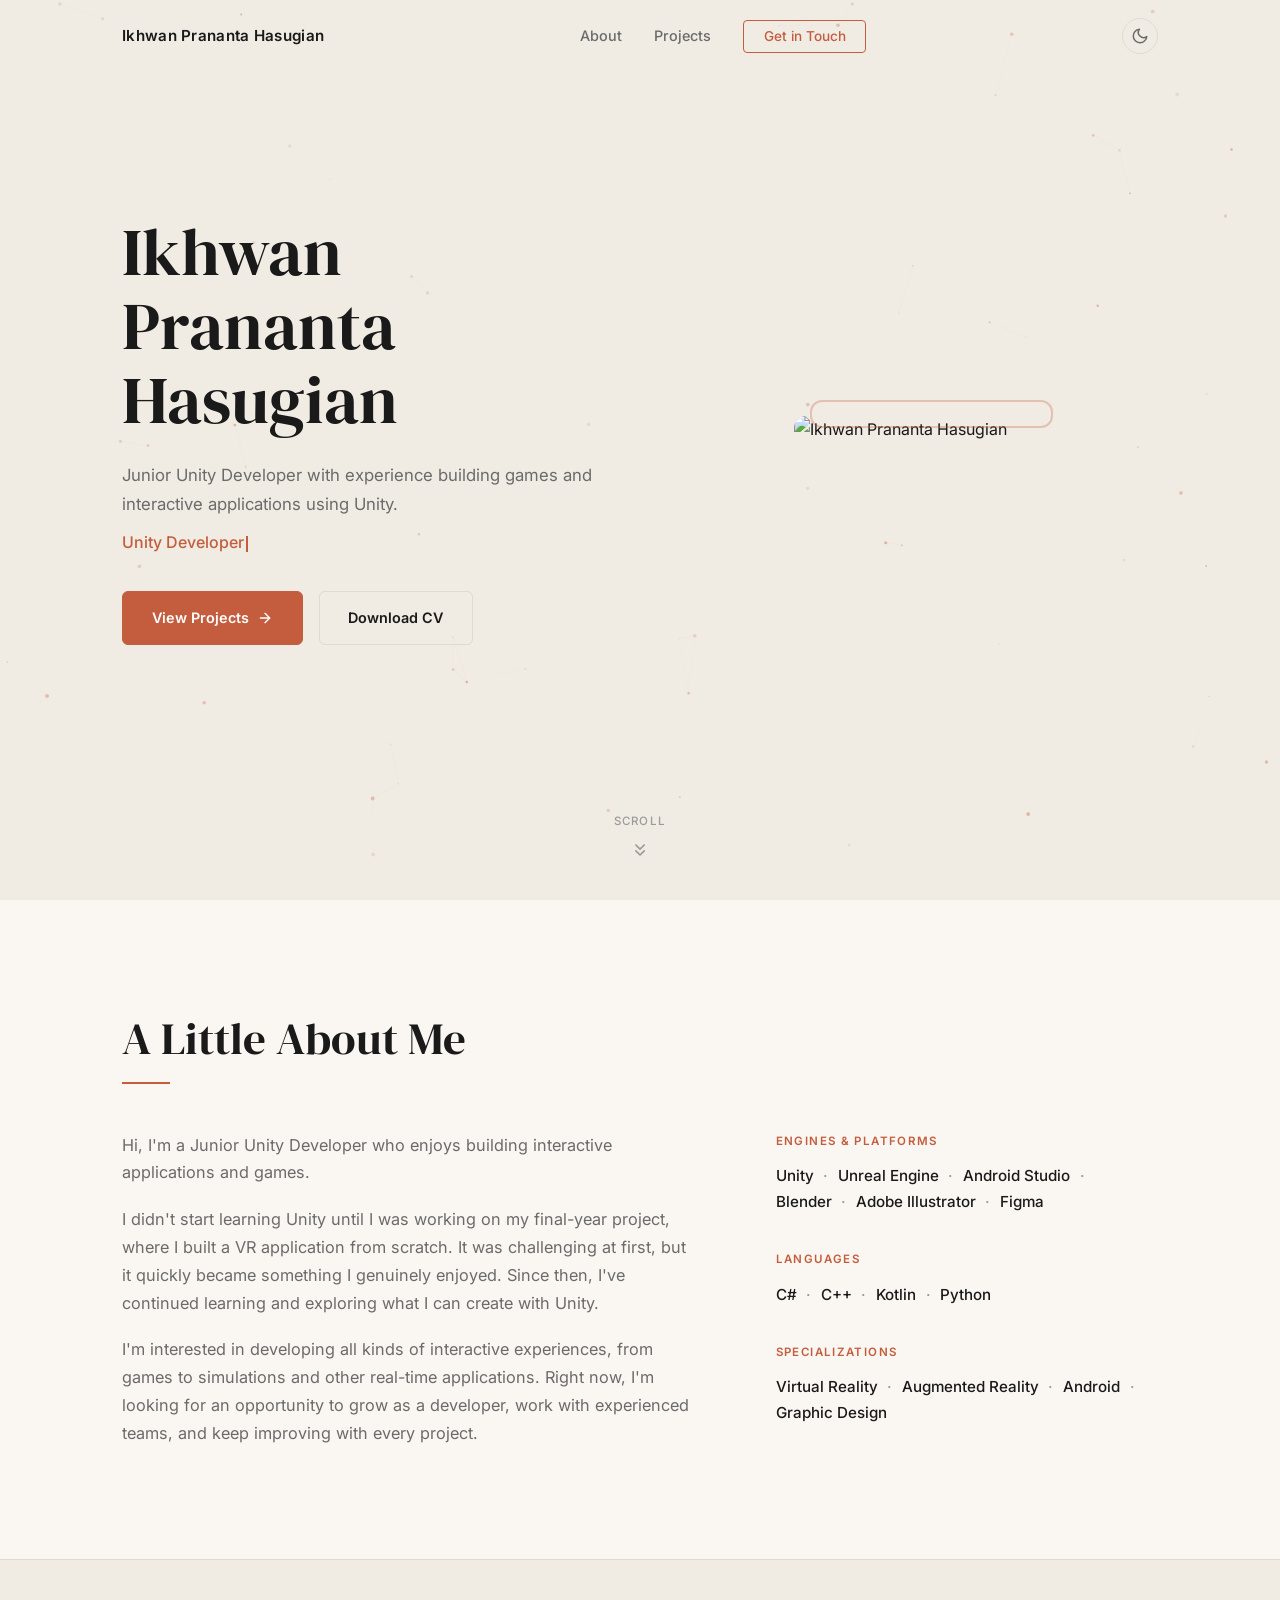
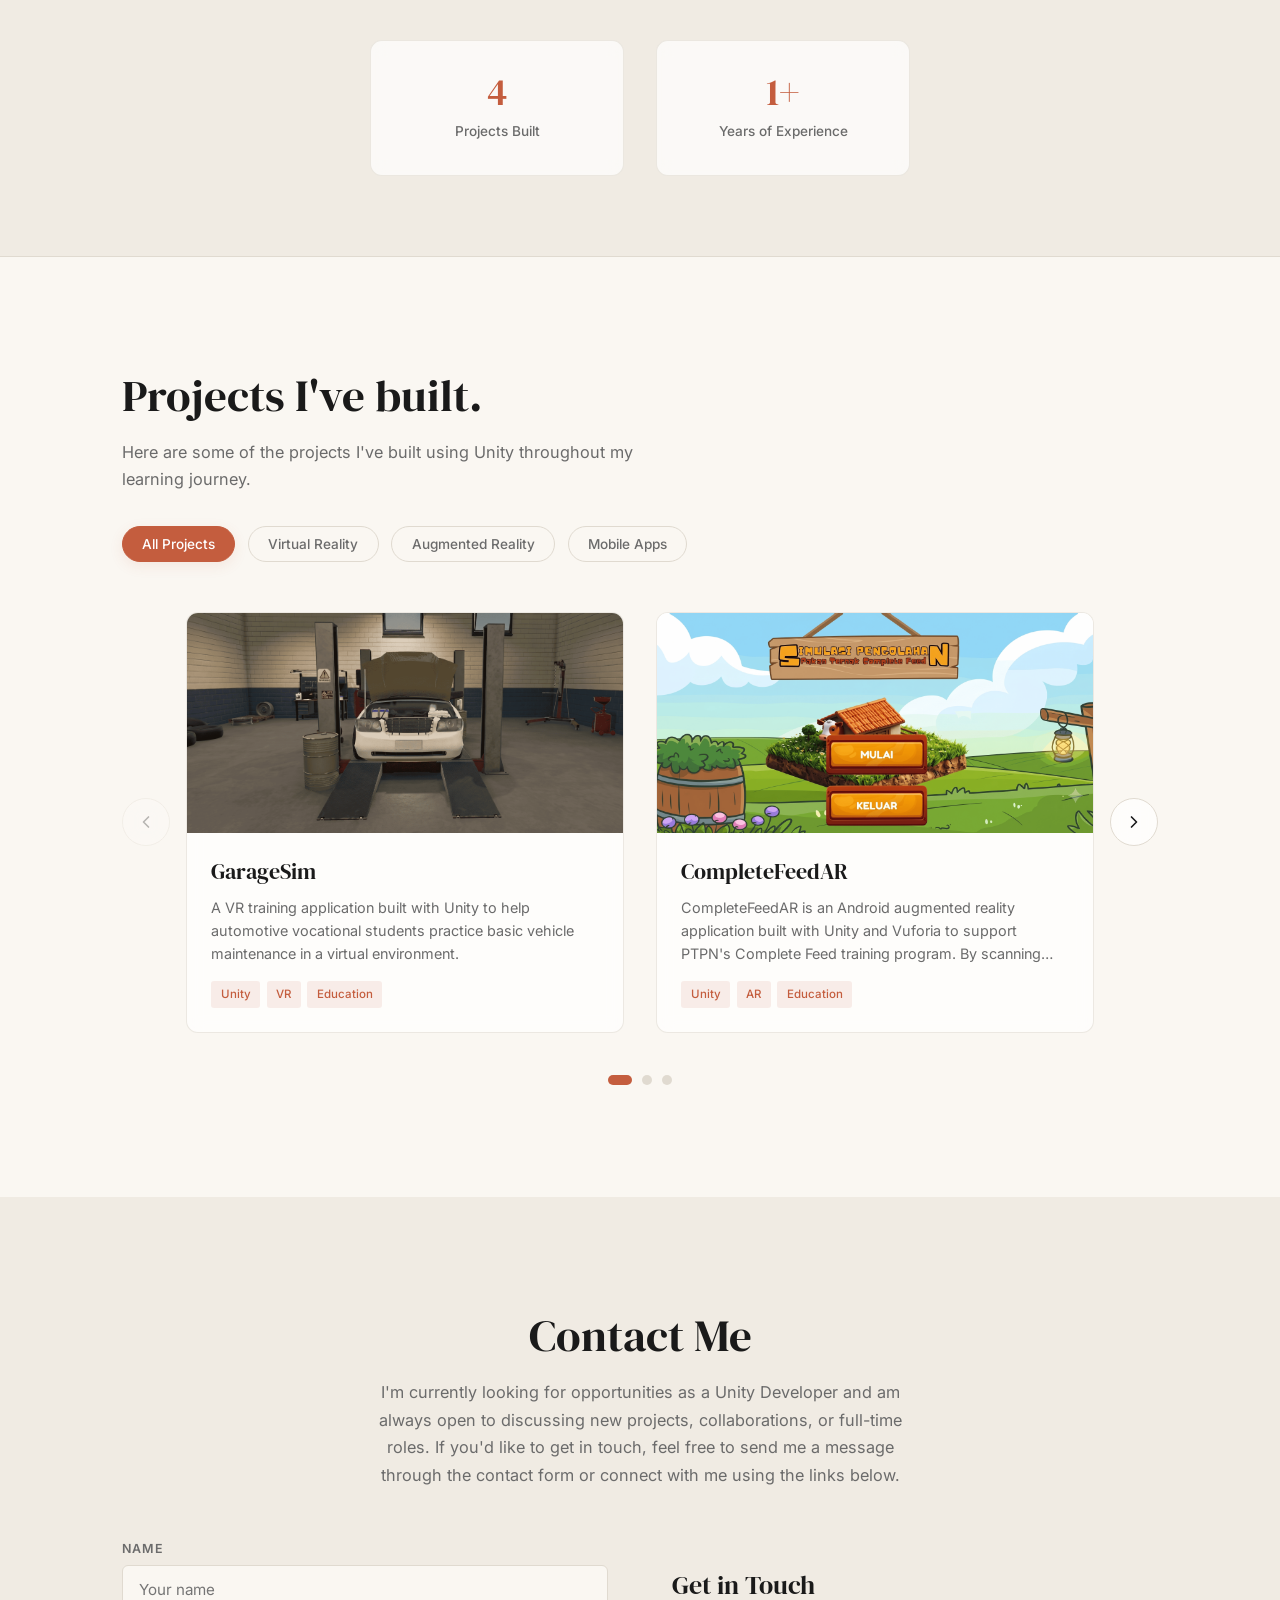
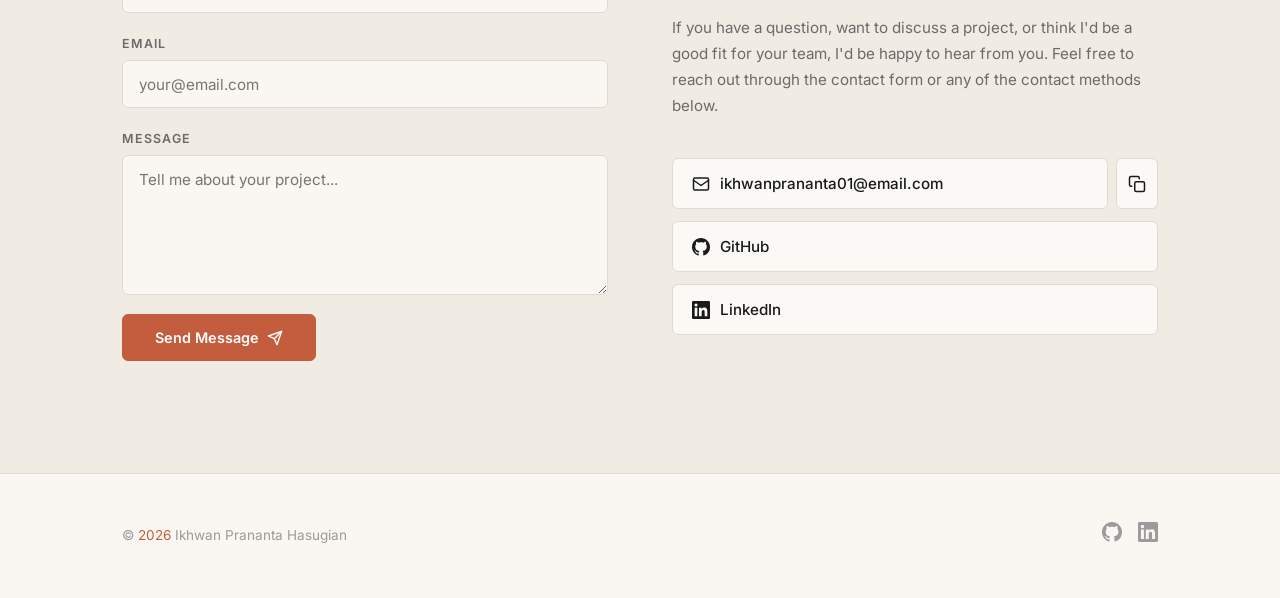
==== commit 8376c356: "Change the detail's project" ====
--- a/index.html
+++ b/index.html
@@ -1,923 +1,414 @@
 <!DOCTYPE html>
 <html lang="en">
+
 <head>
   <meta charset="UTF-8">
   <meta name="viewport" content="width=device-width, initial-scale=1.0">
-  <title>Ikhwan Prananta Hasugian — Developer & Creative Technologist</title>
-  <meta name="description" content="Portfolio of Ikhwan Prananta Hasugian — IT student at University of North Sumatra specializing in VR/AR, web, and mobile development.">
+  <title>Ikhwan Prananta Hasugian - Unity Developer</title>
+  <meta name="description" content="Portfolio of Ikhwan Prananta Hasugian">
   <link rel="icon" type="image/png" href="./image/icon.png">
   <link rel="preconnect" href="https://fonts.googleapis.com">
   <link rel="preconnect" href="https://fonts.gstatic.com" crossorigin>
-  <link href="https://fonts.googleapis.com/css2?family=DM+Serif+Display:ital@0;1&family=Inter:wght@400;500;600&display=swap" rel="stylesheet">
-  <style>
-    /* ── Reset ── */
-    *, *::before, *::after { margin: 0; padding: 0; box-sizing: border-box; }
-
-    /* ── Design Tokens ── */
-    :root {
-      --bg: #FAF7F2;
-      --bg-alt: #F0EBE3;
-      --text: #1A1A1A;
-      --text-muted: #6B6B6B;
-      --text-light: #9B9B9B;
-      --accent: #C45D3E;
-      --accent-hover: #A84B30;
-      --accent-soft: rgba(196, 93, 62, 0.1);
-      --border: #E0DAD0;
-      --font-display: 'DM Serif Display', serif;
-      --font-body: 'Inter', sans-serif;
-      --max-width: 1100px;
-      --nav-height: 72px;
-    }
-
-    html { scroll-behavior: smooth; }
-
-    ::selection {
-      background: var(--accent);
-      color: #fff;
-    }
-
-    body {
-      background: var(--bg);
-      color: var(--text);
-      font-family: var(--font-body);
-      font-size: 1rem;
-      line-height: 1.7;
-      overflow-x: hidden;
-      -webkit-font-smoothing: antialiased;
-    }
-
-    .container {
-      max-width: var(--max-width);
-      margin: 0 auto;
-      padding: 0 2rem;
-    }
-
-    img { display: block; max-width: 100%; }
-
-    a {
-      color: inherit;
-      text-decoration-color: var(--border);
-      text-underline-offset: 3px;
-      transition: color 0.2s, text-decoration-color 0.2s;
-    }
-    a:hover {
-      color: var(--accent);
-      text-decoration-color: var(--accent);
-    }
-
-    /* ── Scroll Animations ── */
-    .reveal {
-      opacity: 0;
-      transform: translateY(32px);
-      transition: opacity 0.7s cubic-bezier(0.22, 1, 0.36, 1),
-                  transform 0.7s cubic-bezier(0.22, 1, 0.36, 1);
-    }
-    .reveal.visible {
-      opacity: 1;
-      transform: translateY(0);
-    }
-
-    /* staggered children */
-    .reveal-stagger > * {
-      opacity: 0;
-      transform: translateY(24px);
-      transition: opacity 0.6s cubic-bezier(0.22, 1, 0.36, 1),
-                  transform 0.6s cubic-bezier(0.22, 1, 0.36, 1);
-    }
-    .reveal-stagger.visible > *:nth-child(1) { transition-delay: 0s; }
-    .reveal-stagger.visible > *:nth-child(2) { transition-delay: 0.08s; }
-    .reveal-stagger.visible > *:nth-child(3) { transition-delay: 0.16s; }
-    .reveal-stagger.visible > *:nth-child(4) { transition-delay: 0.24s; }
-    .reveal-stagger.visible > *:nth-child(5) { transition-delay: 0.32s; }
-    .reveal-stagger.visible > *:nth-child(6) { transition-delay: 0.4s; }
-    .reveal-stagger.visible > * {
-      opacity: 0;
-      transform: translateY(24px);
-    }
-    .reveal-stagger.visible > * {
-      opacity: 1;
-      transform: translateY(0);
-    }
-
-    /* ══════════════════════════════════════
-       NAVIGATION
-    ══════════════════════════════════════ */
-    .nav {
-      position: fixed;
-      top: 0;
-      left: 0;
-      width: 100%;
-      z-index: 1000;
-      transition: background 0.35s, box-shadow 0.35s;
-    }
-    .nav.scrolled {
-      background: rgba(250, 247, 242, 0.92);
-      backdrop-filter: blur(12px);
-      -webkit-backdrop-filter: blur(12px);
-      box-shadow: 0 1px 0 var(--border);
-    }
-    .nav-inner {
-      display: flex;
-      justify-content: space-between;
-      align-items: center;
-      height: var(--nav-height);
-    }
-    .nav-name {
-      font-family: var(--font-body);
-      font-weight: 600;
-      font-size: 0.95rem;
-      letter-spacing: 0.02em;
-      color: var(--text);
-      text-decoration: none;
-    }
-    .nav-links {
-      display: flex;
-      align-items: center;
-      gap: 2.4rem;
-      list-style: none;
-    }
-    .nav-links a {
-      color: var(--text-muted);
-      text-decoration: none;
-      font-size: 0.9rem;
-      font-weight: 500;
-      transition: color 0.25s;
-      position: relative;
-    }
-    .nav-links a::after {
-      content: '';
-      position: absolute;
-      left: 0;
-      bottom: -4px;
-      width: 0;
-      height: 1.5px;
-      background: var(--accent);
-      transition: width 0.3s cubic-bezier(0.22, 1, 0.36, 1);
-    }
-    .nav-links a:hover {
-      color: var(--text);
-    }
-    .nav-links a:hover::after {
-      width: 100%;
-    }
-    .nav-cta {
-      font-size: 0.85rem !important;
-      color: var(--accent) !important;
-      border: 1.5px solid var(--accent);
-      padding: 0.45rem 1.2rem;
-      border-radius: 4px;
-      transition: background 0.25s, color 0.25s !important;
-    }
-    .nav-cta::after { display: none !important; }
-    .nav-cta:hover {
-      background: var(--accent) !important;
-      color: #fff !important;
-    }
-
-    /* Hamburger */
-    .hamburger {
-      display: none;
-      flex-direction: column;
-      gap: 5px;
-      cursor: pointer;
-      background: none;
-      border: none;
-      padding: 4px;
-      z-index: 1001;
-    }
-    .hamburger span {
-      display: block;
-      width: 24px;
-      height: 2px;
-      background: var(--text);
-      border-radius: 2px;
-      transition: transform 0.3s, opacity 0.3s;
-    }
-    .hamburger.active span:nth-child(1) {
-      transform: translateY(7px) rotate(45deg);
-    }
-    .hamburger.active span:nth-child(2) {
-      opacity: 0;
-    }
-    .hamburger.active span:nth-child(3) {
-      transform: translateY(-7px) rotate(-45deg);
-    }
-
-    /* ══════════════════════════════════════
-       HERO
-    ══════════════════════════════════════ */
-    .hero {
-      min-height: 100vh;
-      display: flex;
-      align-items: center;
-      padding-top: var(--nav-height);
-    }
-    .hero-grid {
-      display: grid;
-      grid-template-columns: 1fr 1fr;
-      gap: 4rem;
-      align-items: center;
-    }
-    .hero-label {
-      display: inline-block;
-      font-size: 0.78rem;
-      font-weight: 600;
-      letter-spacing: 0.12em;
-      text-transform: uppercase;
-      color: var(--accent);
-      margin-bottom: 1rem;
-    }
-    .hero-title {
-      font-family: var(--font-display);
-      font-size: clamp(2.8rem, 5.5vw, 4.2rem);
-      font-weight: 400;
-      line-height: 1.1;
-      color: var(--text);
-      margin-bottom: 1.5rem;
-    }
-    .hero-title em {
-      font-style: italic;
-      color: var(--accent);
-    }
-    .hero-desc {
-      color: var(--text-muted);
-      font-size: 1.05rem;
-      line-height: 1.75;
-      max-width: 480px;
-      margin-bottom: 2.2rem;
-    }
-    .hero-actions {
-      display: flex;
-      gap: 1rem;
-      align-items: center;
-      flex-wrap: wrap;
-    }
-
-    /* Buttons */
-    .btn-primary {
-      display: inline-flex;
-      align-items: center;
-      gap: 0.5rem;
-      padding: 0.85rem 1.8rem;
-      background: var(--accent);
-      color: #fff;
-      text-decoration: none;
-      font-weight: 600;
-      font-size: 0.9rem;
-      border-radius: 4px;
-      border: 1.5px solid var(--accent);
-      transition: background 0.25s, transform 0.2s, box-shadow 0.25s;
-    }
-    .btn-primary:hover {
-      background: var(--accent-hover);
-      color: #fff;
-      transform: translateY(-1px);
-      box-shadow: 0 4px 16px rgba(196, 93, 62, 0.25);
-    }
-    .btn-secondary {
-      display: inline-flex;
-      align-items: center;
-      gap: 0.5rem;
-      padding: 0.85rem 1.8rem;
-      background: transparent;
-      color: var(--text);
-      text-decoration: none;
-      font-weight: 600;
-      font-size: 0.9rem;
-      border-radius: 4px;
-      border: 1.5px solid var(--border);
-      transition: border-color 0.25s, color 0.25s, transform 0.2s;
-    }
-    .btn-secondary:hover {
-      border-color: var(--text);
-      color: var(--text);
-      transform: translateY(-1px);
-    }
-
-    /* Hero Photo */
-    .hero-photo-wrap {
-      position: relative;
-      display: flex;
-      justify-content: center;
-      align-items: center;
-    }
-    .hero-photo {
-      position: relative;
-      width: min(360px, 80%);
-      z-index: 2;
-    }
-    .hero-photo img {
-      width: 100%;
-      border-radius: 12px;
-      filter: saturate(1.05) contrast(1.02);
-    }
-    .hero-photo-accent {
-      position: absolute;
-      top: -16px;
-      right: -16px;
-      bottom: 16px;
-      left: 16px;
-      border: 2px solid var(--accent);
-      border-radius: 12px;
-      opacity: 0.3;
-      z-index: 1;
-      pointer-events: none;
-    }
-
-    /* ══════════════════════════════════════
-       SECTION SHARED
-    ══════════════════════════════════════ */
-    section {
-      padding: 7rem 0;
-    }
-    .section-label {
-      display: inline-block;
-      font-size: 0.72rem;
-      font-weight: 600;
-      letter-spacing: 0.14em;
-      text-transform: uppercase;
-      color: var(--accent);
-      margin-bottom: 1.2rem;
-    }
-    .section-title {
-      font-family: var(--font-display);
-      font-size: clamp(2rem, 3.5vw, 2.8rem);
-      font-weight: 400;
-      line-height: 1.2;
-      margin-bottom: 1rem;
-    }
-    .section-subtitle {
-      color: var(--text-muted);
-      max-width: 540px;
-      font-size: 1.02rem;
-      line-height: 1.7;
-    }
-    .section-divider {
-      width: 48px;
-      height: 2px;
-      background: var(--accent);
-      border: none;
-      margin: 0 0 3rem 0;
-    }
-
-    /* ══════════════════════════════════════
-       ABOUT
-    ══════════════════════════════════════ */
-    .about-grid {
-      display: grid;
-      grid-template-columns: 1.2fr 0.8fr;
-      gap: 5rem;
-      align-items: start;
-      margin-top: 3rem;
-    }
-    .about-text p {
-      color: var(--text-muted);
-      margin-bottom: 1.2rem;
-      font-size: 1.02rem;
-    }
-    .about-text p:last-child {
-      margin-bottom: 0;
-    }
-    .skill-list {
-      display: flex;
-      flex-direction: column;
-      gap: 2.2rem;
-    }
-    .skill-category h4 {
-      font-size: 0.72rem;
-      font-weight: 600;
-      letter-spacing: 0.12em;
-      text-transform: uppercase;
-      color: var(--accent);
-      margin-bottom: 0.75rem;
-    }
-    .skill-items {
-      display: flex;
-      flex-wrap: wrap;
-      gap: 0;
-    }
-    .skill-items span {
-      color: var(--text);
-      font-size: 0.95rem;
-      font-weight: 500;
-    }
-    .skill-items span:not(:last-child)::after {
-      content: '·';
-      color: var(--text-light);
-      margin: 0 0.6rem;
-    }
-
-    /* ══════════════════════════════════════
-       PROJECTS
-    ══════════════════════════════════════ */
-    .projects-section {
-      background: var(--bg-alt);
-    }
-    .project-list {
-      margin-top: 3.5rem;
-    }
-    .project-entry {
-      display: grid;
-      grid-template-columns: 80px 1fr auto;
-      gap: 2rem;
-      align-items: start;
-      padding: 3rem 0;
-      border-top: 1px solid var(--border);
-      transition: opacity 0.3s;
-    }
-    .project-entry:last-child {
-      border-bottom: 1px solid var(--border);
-    }
-    .project-number {
-      font-family: var(--font-display);
-      font-size: 2.4rem;
-      color: var(--text-light);
-      line-height: 1;
-      padding-top: 0.15rem;
-    }
-    .project-info h3 {
-      font-family: var(--font-display);
-      font-size: 1.6rem;
-      font-weight: 400;
-      margin-bottom: 0.7rem;
-      line-height: 1.3;
-    }
-    .project-info p {
-      color: var(--text-muted);
-      font-size: 0.95rem;
-      line-height: 1.7;
-      max-width: 560px;
-      margin-bottom: 1rem;
-    }
-    .project-tech {
-      display: flex;
-      flex-wrap: wrap;
-      gap: 0.5rem;
-    }
-    .project-tech span {
-      font-size: 0.78rem;
-      font-weight: 500;
-      color: var(--accent);
-      background: var(--accent-soft);
-      padding: 0.3rem 0.7rem;
-      border-radius: 3px;
-    }
-    .project-link {
-      align-self: center;
-      white-space: nowrap;
-      font-size: 0.9rem;
-      font-weight: 500;
-      color: var(--text);
-      text-decoration: none;
-      display: inline-flex;
-      align-items: center;
-      gap: 0.4rem;
-      padding: 0.6rem 1.2rem;
-      border: 1.5px solid var(--border);
-      border-radius: 4px;
-      transition: border-color 0.25s, color 0.25s, transform 0.2s;
-    }
-    .project-link:hover {
-      color: var(--accent);
-      border-color: var(--accent);
-      transform: translateY(-1px);
-    }
-    .project-link svg {
-      width: 14px;
-      height: 14px;
-      transition: transform 0.25s;
-    }
-    .project-link:hover svg {
-      transform: translate(2px, -2px);
-    }
-
-    /* ══════════════════════════════════════
-       CONTACT
-    ══════════════════════════════════════ */
-    .contact-section {
-      text-align: center;
-    }
-    .contact-section .section-subtitle {
-      margin: 0 auto 2.5rem auto;
-    }
-    .contact-links {
-      display: flex;
-      justify-content: center;
-      gap: 1.5rem;
-      flex-wrap: wrap;
-    }
-    .contact-link {
-      font-size: 0.95rem;
-      font-weight: 500;
-      color: var(--text);
-      text-decoration: none;
-      padding: 0.7rem 1.6rem;
-      border: 1.5px solid var(--border);
-      border-radius: 4px;
-      transition: all 0.25s;
-      display: inline-flex;
-      align-items: center;
-      gap: 0.5rem;
-    }
-    .contact-link:hover {
-      border-color: var(--accent);
-      color: var(--accent);
-      transform: translateY(-2px);
-      box-shadow: 0 4px 12px rgba(196, 93, 62, 0.12);
-    }
-    .contact-link svg {
-      width: 16px;
-      height: 16px;
-    }
-
-    /* ══════════════════════════════════════
-       FOOTER
-    ══════════════════════════════════════ */
-    .footer {
-      text-align: center;
-      padding: 2.5rem 0;
-      font-size: 0.85rem;
-      color: var(--text-light);
-      border-top: 1px solid var(--border);
-    }
-
-    /* ══════════════════════════════════════
-       RESPONSIVE
-    ══════════════════════════════════════ */
-    @media (max-width: 900px) {
-      .hero-grid {
-        grid-template-columns: 1fr;
-        gap: 3rem;
-        text-align: center;
-      }
-      .hero-desc {
-        margin-left: auto;
-        margin-right: auto;
-      }
-      .hero-actions {
-        justify-content: center;
-      }
-      .hero-photo-wrap {
-        order: -1;
-      }
-      .hero-photo {
-        width: min(280px, 70%);
-      }
-      .about-grid {
-        grid-template-columns: 1fr;
-        gap: 3rem;
-      }
-      .project-entry {
-        grid-template-columns: 1fr;
-        gap: 0.8rem;
-        padding: 2rem 0;
-      }
-      .project-number {
-        font-size: 1.6rem;
-      }
-      .project-link {
-        justify-self: start;
-        margin-top: 0.5rem;
-      }
-    }
-
-    @media (max-width: 640px) {
-      .container {
-        padding: 0 1.4rem;
-      }
-      section {
-        padding: 4.5rem 0;
-      }
-      .nav-links {
-        position: fixed;
-        top: 0;
-        right: 0;
-        width: min(300px, 80vw);
-        height: 100vh;
-        background: var(--bg);
-        flex-direction: column;
-        justify-content: center;
-        gap: 2rem;
-        padding: 2rem;
-        transform: translateX(100%);
-        transition: transform 0.35s cubic-bezier(0.22, 1, 0.36, 1);
-        box-shadow: -4px 0 24px rgba(0,0,0,0.08);
-      }
-      .nav-links.open {
-        transform: translateX(0);
-      }
-      .nav-links a {
-        font-size: 1.1rem;
-      }
-      .hamburger {
-        display: flex;
-      }
-      .hero-title {
-        font-size: clamp(2.2rem, 8vw, 3rem);
-      }
-      .hero-actions {
-        flex-direction: column;
-        gap: 0.8rem;
-      }
-      .btn-primary, .btn-secondary {
-        width: 100%;
-        justify-content: center;
-      }
-      .contact-links {
-        flex-direction: column;
-        align-items: center;
-      }
-      .contact-link {
-        width: 100%;
-        max-width: 260px;
-        justify-content: center;
-      }
-    }
-
-    /* Overlay for mobile menu */
-    .nav-overlay {
-      position: fixed;
-      inset: 0;
-      background: rgba(0, 0, 0, 0.3);
-      z-index: 999;
-      opacity: 0;
-      pointer-events: none;
-      transition: opacity 0.35s;
-    }
-    .nav-overlay.active {
-      opacity: 1;
-      pointer-events: all;
-    }
-  </style>
+  <link
+    href="https://fonts.googleapis.com/css2?family=DM+Serif+Display:ital@0;1&family=Inter:wght@400;500;600;700&display=swap"
+    rel="stylesheet">
+  <link rel="stylesheet" href="./style.css">
 </head>
+
 <body>
 
-<!-- ═══ Navigation ═══ -->
-<nav class="nav" id="nav">
-  <div class="container nav-inner">
-    <a href="#" class="nav-name">Ikhwan Prananta H.</a>
-    <ul class="nav-links" id="navLinks">
-      <li><a href="#about">About</a></li>
-      <li><a href="#projects">Projects</a></li>
-      <li><a href="#contact" class="nav-cta">Get in Touch</a></li>
-    </ul>
-    <button class="hamburger" id="hamburger" aria-label="Toggle menu">
-      <span></span>
-      <span></span>
-      <span></span>
-    </button>
-  </div>
-</nav>
-<div class="nav-overlay" id="navOverlay"></div>
-
-<!-- ═══ Hero ═══ -->
-<section class="hero" id="hero">
-  <div class="container hero-grid">
-    <div class="hero-text">
-      <span class="hero-label reveal">Junior Developer</span>
-      <h1 class="hero-title reveal">Ikhwan Prananta<br><em>Hasugian</em></h1>
-      <p class="hero-desc reveal">IT student at the University of North Sumatra — I build immersive VR/AR experiences, mobile apps, and interactive simulations that make learning feel alive.</p>
-      <div class="hero-actions reveal">
-        <a href="#projects" class="btn-primary">
-          View Projects
-          <svg xmlns="http://www.w3.org/2000/svg" width="16" height="16" viewBox="0 0 24 24" fill="none" stroke="currentColor" stroke-width="2" stroke-linecap="round" stroke-linejoin="round"><line x1="5" y1="12" x2="19" y2="12"/><polyline points="12 5 19 12 12 19"/></svg>
+  <!-- Page Transition Overlay -->
+  <div class="page-transition" id="pageTransition"></div>
+
+  <!-- Custom Cursor -->
+  <div class="cursor-dot" id="cursorDot"></div>
+  <div class="cursor-ring" id="cursorRing"></div>
+
+  <!-- ═══ Navigation ═══ -->
+  <nav class="nav" id="nav">
+    <div class="container nav-inner">
+      <a href="#" class="nav-name">Ikhwan Prananta Hasugian</a>
+      <ul class="nav-links" id="navLinks">
+        <li><a href="#about" data-section="about">About</a></li>
+        <li><a href="#projects" data-section="projects">Projects</a></li>
+        <li><a href="#contact" data-section="contact" class="nav-cta">Get in Touch</a></li>
+      </ul>
+      <div style="display:flex;align-items:center;gap:0.8rem;">
+        <button class="theme-toggle" id="themeToggle" aria-label="Toggle dark mode">
+          <svg class="icon-moon" xmlns="http://www.w3.org/2000/svg" viewBox="0 0 24 24" fill="none"
+            stroke="currentColor" stroke-width="2" stroke-linecap="round" stroke-linejoin="round">
+            <path d="M21 12.79A9 9 0 1 1 11.21 3 7 7 0 0 0 21 12.79z" />
+          </svg>
+          <svg class="icon-sun" xmlns="http://www.w3.org/2000/svg" viewBox="0 0 24 24" fill="none" stroke="currentColor"
+            stroke-width="2" stroke-linecap="round" stroke-linejoin="round">
+            <circle cx="12" cy="12" r="5" />
+            <line x1="12" y1="1" x2="12" y2="3" />
+            <line x1="12" y1="21" x2="12" y2="23" />
+            <line x1="4.22" y1="4.22" x2="5.64" y2="5.64" />
+            <line x1="18.36" y1="18.36" x2="19.78" y2="19.78" />
+            <line x1="1" y1="12" x2="3" y2="12" />
+            <line x1="21" y1="12" x2="23" y2="12" />
+            <line x1="4.22" y1="19.78" x2="5.64" y2="18.36" />
+            <line x1="18.36" y1="5.64" x2="19.78" y2="4.22" />
+          </svg>
+        </button>
+        <button class="hamburger" id="hamburger" aria-label="Toggle menu">
+          <span></span>
+          <span></span>
+          <span></span>
+        </button>
+      </div>
+    </div>
+  </nav>
+  <div class="nav-overlay" id="navOverlay"></div>
+
+  <!-- ═══ Hero ═══ -->
+  <section class="hero" id="hero">
+    <canvas class="hero-canvas" id="heroCanvas"></canvas>
+    <div class="container hero-grid">
+      <div class="hero-text">
+        <h1 class="hero-title reveal">Ikhwan Prananta<br>Hasugian</h1>
+        <p class="hero-desc reveal">Junior Unity Developer with experience building games and interactive applications
+          using Unity.</p>
+        <div class="hero-typing reveal" id="heroTyping">
+          <span id="typingText"></span><span class="cursor-blink"></span>
+        </div>
+        <div class="hero-actions reveal">
+          <a href="#projects" class="btn-primary page-link">
+            View Projects
+            <svg xmlns="http://www.w3.org/2000/svg" width="16" height="16" viewBox="0 0 24 24" fill="none"
+              stroke="currentColor" stroke-width="2" stroke-linecap="round" stroke-linejoin="round">
+              <line x1="5" y1="12" x2="19" y2="12" />
+              <polyline points="12 5 19 12 12 19" />
+            </svg>
+          </a>
+          <a href="./CV/CV_IkhwanPranantaHasugian.pdf" class="btn-secondary" download>Download CV</a>
+        </div>
+      </div>
+      <div class="hero-photo-wrap reveal">
+        <div class="hero-photo">
+          <img src="./image/11.png" alt="Ikhwan Prananta Hasugian" loading="eager">
+          <div class="hero-photo-accent"></div>
+        </div>
+      </div>
+    </div>
+    <div class="scroll-indicator" id="scrollIndicator">
+      <span>Scroll</span>
+      <svg xmlns="http://www.w3.org/2000/svg" viewBox="0 0 24 24" fill="none" stroke="currentColor" stroke-width="2"
+        stroke-linecap="round" stroke-linejoin="round">
+        <polyline points="7 13 12 18 17 13" />
+        <polyline points="7 6 12 11 17 6" />
+      </svg>
+    </div>
+  </section>
+
+  <!-- ═══ About ═══ -->
+  <section id="about">
+    <div class="container">
+      <h2 class="section-title reveal">A Little About Me</h2>
+      <hr class="section-divider reveal">
+      <div class="about-grid">
+        <div class="about-text reveal">
+          <p>Hi, I'm a Junior Unity Developer who enjoys building interactive applications and games.</p>
+          <p>I didn't start learning Unity until I was working on my final-year project, where I built a VR application
+            from scratch.
+            It was challenging at first, but it quickly became something I genuinely enjoyed. Since then,
+            I've continued learning and exploring what I can create with Unity.</p>
+          <p>I'm interested in developing all kinds of interactive experiences, from games to simulations and other
+            real-time applications.
+            Right now, I'm looking for an opportunity to grow as a developer, work with experienced teams, and keep
+            improving with every project.</p>
+        </div>
+        <div class="skill-list reveal-stagger">
+          <div class="skill-category">
+            <h4>Engines &amp; Platforms</h4>
+            <div class="skill-items">
+              <span>Unity</span>
+              <span>Unreal Engine</span>
+              <span>Android Studio</span>
+              <span>Blender</span>
+              <span>Adobe Illustrator</span>
+              <span>Figma</span>
+            </div>
+          </div>
+          <div class="skill-category">
+            <h4>Languages</h4>
+            <div class="skill-items">
+              <span>C#</span>
+              <span>C++</span>
+              <span>Kotlin</span>
+              <span>Python</span>
+            </div>
+          </div>
+          <div class="skill-category">
+            <h4>Specializations</h4>
+            <div class="skill-items">
+              <span>Virtual Reality</span>
+              <span>Augmented Reality</span>
+              <span>Android</span>
+              <span>Graphic Design</span>
+            </div>
+          </div>
+        </div>
+      </div>
+    </div>
+  </section>
+
+  <!-- ═══ Stats ═══ -->
+  <section class="stats-section" id="stats">
+    <div class="container">
+      <div class="stats-grid reveal-stagger">
+        <div class="stat-card">
+          <div class="stat-number" data-target="4">0</div>
+          <div class="stat-label">Projects Built</div>
+        </div>
+        <div class="stat-card">
+          <div class="stat-number" data-target="1" data-suffix="+">0</div>
+          <div class="stat-label">Years of Experience</div>
+        </div>
+      </div>
+    </div>
+  </section>
+
+  <!-- ═══ Projects ═══ -->
+  <section id="projects" class="projects-section">
+    <div class="container">
+      <h2 class="section-title reveal">Projects I've built.</h2>
+      <p class="section-subtitle reveal">Here are some of the projects I've built using Unity throughout my learning
+        journey.</p>
+
+      <!-- Category Filter Tabs -->
+      <div class="project-filters reveal" id="projectFilters">
+        <button class="filter-btn active" data-filter="all">All Projects</button>
+        <button class="filter-btn" data-filter="vr">Virtual Reality</button>
+        <button class="filter-btn" data-filter="ar">Augmented Reality</button>
+        <button class="filter-btn" data-filter="mobile">Mobile Apps</button>
+      </div>
+
+      <div class="project-carousel-wrapper reveal">
+        <button class="carousel-nav-btn prev-btn" id="carouselPrev" aria-label="Previous project">
+          <svg xmlns="http://www.w3.org/2000/svg" viewBox="0 0 24 24" fill="none" stroke="currentColor" stroke-width="2"
+            stroke-linecap="round" stroke-linejoin="round">
+            <polyline points="15 18 9 12 15 6" />
+          </svg>
+        </button>
+
+        <div class="project-carousel-track-container" id="carouselTrackContainer">
+          <div class="project-carousel-track" id="projectTrack">
+
+            <a href="./projects/garagesim.html" class="project-card page-link" data-category="vr">
+              <div class="project-card-image">
+                <img src="./image/projects/garagesim/GarageSimThumbnail.png" alt="GarageSim VR Preview" loading="lazy">
+                <div class="project-card-overlay">
+                  <span>View Project →</span>
+                </div>
+              </div>
+              <div class="project-card-body">
+                <h3>GarageSim</h3>
+                <p>A VR training application built with Unity to help automotive vocational students practice basic
+                  vehicle
+                  maintenance in a virtual environment.</p>
+                <div class="project-card-tech">
+                  <span>Unity</span>
+                  <span>VR</span>
+                  <span>Education</span>
+                </div>
+              </div>
+            </a>
+
+            <a href="./projects/completefeedar.html" class="project-card page-link" data-category="ar">
+              <div class="project-card-image">
+                <img src="./image/projects/completefeedar/CompleteFeedARThumbnail.png" alt="CompleteFeedAR Preview"
+                  loading="lazy">
+                <div class="project-card-overlay">
+                  <span>View Project →</span>
+                </div>
+              </div>
+              <div class="project-card-body">
+                <h3>CompleteFeedAR</h3>
+                <p>CompleteFeedAR is an Android augmented reality application built with Unity and Vuforia to support
+                  PTPN's
+                  Complete Feed training program. By scanning images in a printed guidebook, users can view interactive
+                  3D
+                  models and animations that explain each stage of the production process.</p>
+                <div class="project-card-tech">
+                  <span>Unity</span>
+                  <span>AR</span>
+                  <span>Education</span>
+                </div>
+              </div>
+            </a>
+
+            <a href="./projects/chemlab.html" class="project-card page-link" data-category="vr">
+              <div class="project-card-image">
+                <img src="./image/projects/chemlab/ChemLabThumbnail.png" alt="ChemLab VR Preview" loading="lazy">
+                <div class="project-card-overlay">
+                  <span>View Project →</span>
+                </div>
+              </div>
+              <div class="project-card-body">
+                <h3>ChemLab</h3>
+                <p>ChemLab is a Unity-based VR application that allows high school students to perform chemistry
+                  experiments in a virtual laboratory. The application provides an interactive environment where
+                  students can learn laboratory procedures and observe chemical reactions safely.</p>
+                <div class="project-card-tech">
+                  <span>Unity</span>
+                  <span>VR</span>
+                  <span>Education</span>
+                </div>
+              </div>
+            </a>
+
+            <a href="./projects/ecoalert.html" class="project-card page-link" data-category="mobile">
+              <div class="project-card-image">
+                <img src="./image/projects/ecoalert/preview.png" alt="EcoAlert Preview" loading="lazy">
+                <div class="project-card-overlay">
+                  <span>View Project →</span>
+                </div>
+              </div>
+              <div class="project-card-body">
+                <h3>EcoAlert</h3>
+                <p>EcoAlert is a native Android application that allows users to report disasters and
+                  public emergencies. Users can submit incident reports with photos and location information to help
+                  authorities respond more efficiently.</p>
+                <div class="project-card-tech">
+                  <span>Android</span>
+                  <span>Kotlin</span>
+                  <span>Social</span>
+                </div>
+              </div>
+            </a>
+
+          </div>
+        </div>
+
+        <button class="carousel-nav-btn next-btn" id="carouselNext" aria-label="Next project">
+          <svg xmlns="http://www.w3.org/2000/svg" viewBox="0 0 24 24" fill="none" stroke="currentColor" stroke-width="2"
+            stroke-linecap="round" stroke-linejoin="round">
+            <polyline points="9 18 15 12 9 6" />
+          </svg>
+        </button>
+      </div>
+
+      <!-- Carousel Pagination Dots -->
+      <div class="carousel-dots" id="carouselDots"></div>
+    </div>
+  </section>
+
+  <!-- ═══ Contact ═══ -->
+  <section id="contact" class="contact-section">
+    <div class="container">
+      <h2 class="section-title reveal">Contact Me</h2>
+      <p class="section-subtitle reveal" style="margin: 0 auto 0 auto;">I'm currently looking for opportunities as a
+        Unity Developer and am always open to discussing new projects, collaborations, or full-time roles. If you'd like
+        to get in touch, feel free to send me a message through the contact form or connect with me using the links
+        below.</p>
+
+      <div class="contact-grid reveal">
+        <form class="contact-form" action="https://formspree.io/f/your-form-id" method="POST">
+          <div class="form-group">
+            <label for="contactName">Name</label>
+            <input type="text" id="contactName" name="name" placeholder="Your name" required>
+          </div>
+          <div class="form-group">
+            <label for="contactEmail">Email</label>
+            <input type="email" id="contactEmail" name="email" placeholder="your@email.com" required>
+          </div>
+          <div class="form-group">
+            <label for="contactMessage">Message</label>
+            <textarea id="contactMessage" name="message" placeholder="Tell me about your project..."
+              required></textarea>
+          </div>
+          <button type="submit" class="form-submit">
+            Send Message
+            <svg xmlns="http://www.w3.org/2000/svg" width="16" height="16" viewBox="0 0 24 24" fill="none"
+              stroke="currentColor" stroke-width="2" stroke-linecap="round" stroke-linejoin="round">
+              <line x1="22" y1="2" x2="11" y2="13" />
+              <polygon points="22 2 15 22 11 13 2 9 22 2" />
+            </svg>
+          </button>
+        </form>
+
+        <div class="contact-info">
+          <div>
+            <h3 class="contact-info-title">Get in Touch</h3>
+            <p class="contact-info-desc">If you have a question, want to discuss a project, or think I'd be a good fit
+              for your team, I'd be happy to hear from you. Feel free to reach out through the contact form or any of
+              the contact methods below.</p>
+          </div>
+          <div class="contact-links">
+            <div style="display:flex;gap:0.5rem;width:100%;">
+              <a href="mailto:ikhwanprananta01@email.com" class="contact-link" style="flex:1;">
+                <svg xmlns="http://www.w3.org/2000/svg" viewBox="0 0 24 24" fill="none" stroke="currentColor"
+                  stroke-width="2" stroke-linecap="round" stroke-linejoin="round">
+                  <rect x="2" y="4" width="20" height="16" rx="2" />
+                  <path d="M22 7l-10 7L2 7" />
+                </svg>
+                ikhwanprananta01@email.com
+              </a>
+              <button type="button" class="contact-link copy-email-btn" id="copyEmailBtn" title="Copy email address"
+                aria-label="Copy email address" style="width:auto;padding:0.7rem;">
+                <svg xmlns="http://www.w3.org/2000/svg" width="18" height="18" viewBox="0 0 24 24" fill="none"
+                  stroke="currentColor" stroke-width="2" stroke-linecap="round" stroke-linejoin="round">
+                  <rect x="9" y="9" width="13" height="13" rx="2" ry="2"></rect>
+                  <path d="M5 15H4a2 2 0 0 1-2-2V4a2 2 0 0 1 2-2h9a2 2 0 0 1 2 2v1"></path>
+                </svg>
+              </button>
+            </div>
+
+            <a href="https://github.com/IkhwanPranantaHasugian" target="_blank" rel="noopener" class="contact-link">
+              <svg xmlns="http://www.w3.org/2000/svg" viewBox="0 0 24 24" fill="currentColor">
+                <path
+                  d="M12 0C5.37 0 0 5.37 0 12c0 5.31 3.435 9.795 8.205 11.385.6.105.825-.255.825-.57 0-.285-.015-1.23-.015-2.235-3.015.555-3.795-.735-4.035-1.41-.135-.345-.72-1.41-1.23-1.695-.42-.225-1.02-.78-.015-.795.945-.015 1.62.87 1.845 1.23 1.08 1.815 2.805 1.305 3.495.99.105-.78.42-1.305.765-1.605-2.67-.3-5.46-1.335-5.46-5.925 0-1.305.465-2.385 1.23-3.225-.12-.3-.54-1.53.12-3.18 0 0 1.005-.315 3.3 1.23.96-.27 1.98-.405 3-.405s2.04.135 3 .405c2.295-1.56 3.3-1.23 3.3-1.23.66 1.65.24 2.88.12 3.18.765.84 1.23 1.905 1.23 3.225 0 4.605-2.805 5.625-5.475 5.925.435.375.81 1.095.81 2.22 0 1.605-.015 2.895-.015 3.3 0 .315.225.69.825.57A12.02 12.02 0 0024 12c0-6.63-5.37-12-12-12z" />
+              </svg>
+              GitHub
+            </a>
+            <a href="https://www.linkedin.com/in/ikhwanprananta" target="_blank" rel="noopener" class="contact-link">
+              <svg xmlns="http://www.w3.org/2000/svg" viewBox="0 0 24 24" fill="currentColor">
+                <path
+                  d="M20.447 20.452h-3.554v-5.569c0-1.328-.027-3.037-1.852-3.037-1.853 0-2.136 1.445-2.136 2.939v5.667H9.351V9h3.414v1.561h.046c.477-.9 1.637-1.85 3.37-1.85 3.601 0 4.267 2.37 4.267 5.455v6.286zM5.337 7.433a2.062 2.062 0 01-2.063-2.065 2.064 2.064 0 112.063 2.065zm1.782 13.019H3.555V9h3.564v11.452zM22.225 0H1.771C.792 0 0 .774 0 1.729v20.542C0 23.227.792 24 1.771 24h20.451C23.2 24 24 23.227 24 22.271V1.729C24 .774 23.2 0 22.222 0h.003z" />
+              </svg>
+              LinkedIn
+            </a>
+          </div>
+        </div>
+      </div>
+    </div>
+  </section>
+
+  <!-- ═══ Footer ═══ -->
+  <footer class="footer">
+    <div class="container footer-inner">
+      <p class="footer-text">&copy; <span id="footerYear">2026</span> Ikhwan Prananta Hasugian
+      </p>
+      <div class="footer-socials">
+        <a href="https://github.com/IkhwanPranantaHasugian" target="_blank" rel="noopener" aria-label="GitHub">
+          <svg xmlns="http://www.w3.org/2000/svg" viewBox="0 0 24 24" fill="currentColor">
+            <path
+              d="M12 0C5.37 0 0 5.37 0 12c0 5.31 3.435 9.795 8.205 11.385.6.105.825-.255.825-.57 0-.285-.015-1.23-.015-2.235-3.015.555-3.795-.735-4.035-1.41-.135-.345-.72-1.41-1.23-1.695-.42-.225-1.02-.78-.015-.795.945-.015 1.62.87 1.845 1.23 1.08 1.815 2.805 1.305 3.495.99.105-.78.42-1.305.765-1.605-2.67-.3-5.46-1.335-5.46-5.925 0-1.305.465-2.385 1.23-3.225-.12-.3-.54-1.53.12-3.18 0 0 1.005-.315 3.3 1.23.96-.27 1.98-.405 3-.405s2.04.135 3 .405c2.295-1.56 3.3-1.23 3.3-1.23.66 1.65.24 2.88.12 3.18.765.84 1.23 1.905 1.23 3.225 0 4.605-2.805 5.625-5.475 5.925.435.375.81 1.095.81 2.22 0 1.605-.015 2.895-.015 3.3 0 .315.225.69.825.57A12.02 12.02 0 0024 12c0-6.63-5.37-12-12-12z" />
+          </svg>
         </a>
-        <a href="./CV/CV_IkhwanPranantaHasugian.pdf" class="btn-secondary" download>Download CV</a>
-      </div>
-    </div>
-    <div class="hero-photo-wrap reveal">
-      <div class="hero-photo">
-        <img src="./image/11.png" alt="Ikhwan Prananta Hasugian" loading="eager">
-        <div class="hero-photo-accent"></div>
-      </div>
-    </div>
-  </div>
-</section>
-
-<!-- ═══ About ═══ -->
-<section id="about">
-  <div class="container">
-    <span class="section-label reveal">About Me</span>
-    <h2 class="section-title reveal">Building things people<br>can step inside of.</h2>
-    <hr class="section-divider reveal">
-    <div class="about-grid">
-      <div class="about-text reveal">
-        <p>I'm passionate about creating interactive digital products that go beyond the screen. My work lives at the intersection of software engineering and immersive technology — combining VR, AR, and traditional app development to build experiences that are both functional and unforgettable.</p>
-        <p>Beyond code, I bring a strong eye for visual design and multimedia production. I believe the best software doesn't just work — it feels good to use.</p>
-      </div>
-      <div class="skill-list reveal-stagger">
-        <div class="skill-category">
-          <h4>Engines & Platforms</h4>
-          <div class="skill-items">
-            <span>Unity</span>
-            <span>Unreal Engine</span>
-            <span>Android Studio</span>
-            <span>Blender</span>
-            <span>Adobe Illustrator</span>
-          </div>
-        </div>
-        <div class="skill-category">
-          <h4>Languages</h4>
-          <div class="skill-items">
-            <span>C#</span>
-            <span>Kotlin</span>
-            <span>PHP</span>
-            <span>JavaScript</span>
-          </div>
-        </div>
-        <div class="skill-category">
-          <h4>Specializations</h4>
-          <div class="skill-items">
-            <span>Virtual Reality</span>
-            <span>Augmented Reality</span>
-            <span>Graphic Design</span>
-          </div>
-        </div>
-      </div>
-    </div>
-  </div>
-</section>
-
-<!-- ═══ Projects ═══ -->
-<section id="projects" class="projects-section">
-  <div class="container">
-    <span class="section-label reveal">Selected Work</span>
-    <h2 class="section-title reveal">Projects I've built.</h2>
-    <p class="section-subtitle reveal">A selection of projects spanning Virtual Reality, Augmented Reality, and mobile development — each solving a real problem for education or public service.</p>
-
-    <div class="project-list">
-
-      <div class="project-entry reveal">
-        <span class="project-number">01</span>
-        <div class="project-info">
-          <h3>GarageSim</h3>
-          <p>An educational VR application for vocational high school students majoring in Automotive Engineering. Students practice vehicle maintenance procedures safely through immersive, interactive simulations.</p>
-          <div class="project-tech">
-            <span>Unity</span>
-            <span>VR</span>
-            <span>Education</span>
-          </div>
-        </div>
-        <a href="https://github.com/IkhwanPranantaHasugian/GarageSim" target="_blank" rel="noopener" class="project-link">
-          View
-          <svg xmlns="http://www.w3.org/2000/svg" width="14" height="14" viewBox="0 0 24 24" fill="none" stroke="currentColor" stroke-width="2" stroke-linecap="round" stroke-linejoin="round"><line x1="7" y1="17" x2="17" y2="7"/><polyline points="7 7 17 7 17 17"/></svg>
+        <a href="https://www.linkedin.com/in/ikhwanprananta" target="_blank" rel="noopener" aria-label="LinkedIn">
+          <svg xmlns="http://www.w3.org/2000/svg" viewBox="0 0 24 24" fill="currentColor">
+            <path
+              d="M20.447 20.452h-3.554v-5.569c0-1.328-.027-3.037-1.852-3.037-1.853 0-2.136 1.445-2.136 2.939v5.667H9.351V9h3.414v1.561h.046c.477-.9 1.637-1.85 3.37-1.85 3.601 0 4.267 2.37 4.267 5.455v6.286zM5.337 7.433a2.062 2.062 0 01-2.063-2.065 2.064 2.064 0 112.063 2.065zm1.782 13.019H3.555V9h3.564v11.452zM22.225 0H1.771C.792 0 0 .774 0 1.729v20.542C0 23.227.792 24 1.771 24h20.451C23.2 24 24 23.227 24 22.271V1.729C24 .774 23.2 0 22.222 0h.003z" />
+          </svg>
         </a>
       </div>
-
-      <div class="project-entry reveal">
-        <span class="project-number">02</span>
-        <div class="project-info">
-          <h3>CompleteFeedAR</h3>
-          <p>An Augmented Reality learning app for PTPN's Complete Feed program. Users scan a printed guidebook to visualize each production stage through interactive 3D content, making the learning process more engaging.</p>
-          <div class="project-tech">
-            <span>Unity</span>
-            <span>AR</span>
-            <span>Vuforia</span>
-          </div>
-        </div>
-        <a href="https://github.com/IkhwanPranantaHasugian/CompleteFeedAR" target="_blank" rel="noopener" class="project-link">
-          View
-          <svg xmlns="http://www.w3.org/2000/svg" width="14" height="14" viewBox="0 0 24 24" fill="none" stroke="currentColor" stroke-width="2" stroke-linecap="round" stroke-linejoin="round"><line x1="7" y1="17" x2="17" y2="7"/><polyline points="7 7 17 7 17 17"/></svg>
-        </a>
-      </div>
-
-      <div class="project-entry reveal">
-        <span class="project-number">03</span>
-        <div class="project-info">
-          <h3>ChemLab</h3>
-          <p>An immersive VR laboratory for senior high school students to learn chemistry experiments safely. Students perform virtual lab activities and understand chemical concepts through hands-on simulations.</p>
-          <div class="project-tech">
-            <span>Unity</span>
-            <span>VR</span>
-            <span>Chemistry</span>
-          </div>
-        </div>
-        <a href="https://github.com/IkhwanPranantaHasugian/ChemLab" target="_blank" rel="noopener" class="project-link">
-          View
-          <svg xmlns="http://www.w3.org/2000/svg" width="14" height="14" viewBox="0 0 24 24" fill="none" stroke="currentColor" stroke-width="2" stroke-linecap="round" stroke-linejoin="round"><line x1="7" y1="17" x2="17" y2="7"/><polyline points="7 7 17 7 17 17"/></svg>
-        </a>
-      </div>
-
-      <div class="project-entry reveal">
-        <span class="project-number">04</span>
-        <div class="project-info">
-          <h3>EcoAlert</h3>
-          <p>An Android app that lets citizens report disasters — fires, floods, fallen trees, and other emergencies. Streamlines community reporting to help authorities respond more quickly and efficiently.</p>
-          <div class="project-tech">
-            <span>Android</span>
-            <span>Kotlin</span>
-            <span>Mobile</span>
-          </div>
-        </div>
-        <a href="https://github.com/IkhwanPranantaHasugian/EcoAlert" target="_blank" rel="noopener" class="project-link">
-          View
-          <svg xmlns="http://www.w3.org/2000/svg" width="14" height="14" viewBox="0 0 24 24" fill="none" stroke="currentColor" stroke-width="2" stroke-linecap="round" stroke-linejoin="round"><line x1="7" y1="17" x2="17" y2="7"/><polyline points="7 7 17 7 17 17"/></svg>
-        </a>
-      </div>
-
-    </div>
-  </div>
-</section>
-
-<!-- ═══ Contact ═══ -->
-<section id="contact" class="contact-section">
-  <div class="container">
-    <span class="section-label reveal">Let's Connect</span>
-    <h2 class="section-title reveal">Have a project in mind?</h2>
-    <p class="section-subtitle reveal">I'm always open to collaborating on immersive experiences, interactive simulations, or anything that pushes the boundaries of what software can do.</p>
-    <div class="contact-links reveal">
-      <a href="mailto:ikhwanprananta01@email.com" class="contact-link">
-        <svg xmlns="http://www.w3.org/2000/svg" viewBox="0 0 24 24" fill="none" stroke="currentColor" stroke-width="2" stroke-linecap="round" stroke-linejoin="round"><rect x="2" y="4" width="20" height="16" rx="2"/><path d="M22 7l-10 7L2 7"/></svg>
-        Email
-      </a>
-      <a href="https://github.com/IkhwanPranantaHasugian" target="_blank" rel="noopener" class="contact-link">
-        <svg xmlns="http://www.w3.org/2000/svg" viewBox="0 0 24 24" fill="currentColor"><path d="M12 0C5.37 0 0 5.37 0 12c0 5.31 3.435 9.795 8.205 11.385.6.105.825-.255.825-.57 0-.285-.015-1.23-.015-2.235-3.015.555-3.795-.735-4.035-1.41-.135-.345-.72-1.41-1.23-1.695-.42-.225-1.02-.78-.015-.795.945-.015 1.62.87 1.845 1.23 1.08 1.815 2.805 1.305 3.495.99.105-.78.42-1.305.765-1.605-2.67-.3-5.46-1.335-5.46-5.925 0-1.305.465-2.385 1.23-3.225-.12-.3-.54-1.53.12-3.18 0 0 1.005-.315 3.3 1.23.96-.27 1.98-.405 3-.405s2.04.135 3 .405c2.295-1.56 3.3-1.23 3.3-1.23.66 1.65.24 2.88.12 3.18.765.84 1.23 1.905 1.23 3.225 0 4.605-2.805 5.625-5.475 5.925.435.375.81 1.095.81 2.22 0 1.605-.015 2.895-.015 3.3 0 .315.225.69.825.57A12.02 12.02 0 0024 12c0-6.63-5.37-12-12-12z"/></svg>
-        GitHub
-      </a>
-      <a href="https://www.linkedin.com/in/ikhwanprananta" target="_blank" rel="noopener" class="contact-link">
-        <svg xmlns="http://www.w3.org/2000/svg" viewBox="0 0 24 24" fill="currentColor"><path d="M20.447 20.452h-3.554v-5.569c0-1.328-.027-3.037-1.852-3.037-1.853 0-2.136 1.445-2.136 2.939v5.667H9.351V9h3.414v1.561h.046c.477-.9 1.637-1.85 3.37-1.85 3.601 0 4.267 2.37 4.267 5.455v6.286zM5.337 7.433a2.062 2.062 0 01-2.063-2.065 2.064 2.064 0 112.063 2.065zm1.782 13.019H3.555V9h3.564v11.452zM22.225 0H1.771C.792 0 0 .774 0 1.729v20.542C0 23.227.792 24 1.771 24h20.451C23.2 24 24 23.227 24 22.271V1.729C24 .774 23.2 0 22.222 0h.003z"/></svg>
-        LinkedIn
-      </a>
-    </div>
-  </div>
-</section>
-
-<!-- ═══ Footer ═══ -->
-<footer class="footer">
-  <div class="container">
-    <p>&copy; 2026 Ikhwan Prananta Hasugian</p>
-  </div>
-</footer>
-
-<script>
-  // ── Scroll Reveal ──
-  const observer = new IntersectionObserver((entries) => {
-    entries.forEach(entry => {
-      if (entry.isIntersecting) {
-        entry.target.classList.add('visible');
-        observer.unobserve(entry.target);
-      }
-    });
-  }, {
-    threshold: 0.12,
-    rootMargin: '0px 0px -40px 0px'
-  });
-
-  document.querySelectorAll('.reveal, .reveal-stagger').forEach(el => {
-    observer.observe(el);
-  });
-
-  // ── Navbar scroll style ──
-  const nav = document.getElementById('nav');
-  let lastScroll = 0;
-
-  window.addEventListener('scroll', () => {
-    const currentScroll = window.pageYOffset;
-    if (currentScroll > 40) {
-      nav.classList.add('scrolled');
-    } else {
-      nav.classList.remove('scrolled');
-    }
-    lastScroll = currentScroll;
-  }, { passive: true });
-
-  // ── Mobile Menu ──
-  const hamburger = document.getElementById('hamburger');
-  const navLinks = document.getElementById('navLinks');
-  const navOverlay = document.getElementById('navOverlay');
-
-  function toggleMenu() {
-    hamburger.classList.toggle('active');
-    navLinks.classList.toggle('open');
-    navOverlay.classList.toggle('active');
-    document.body.style.overflow = navLinks.classList.contains('open') ? 'hidden' : '';
-  }
-
-  hamburger.addEventListener('click', toggleMenu);
-  navOverlay.addEventListener('click', toggleMenu);
-
-  navLinks.querySelectorAll('a').forEach(link => {
-    link.addEventListener('click', () => {
-      if (navLinks.classList.contains('open')) {
-        toggleMenu();
-      }
-    });
-  });
-
-  // ── Smooth scroll for anchor links ──
-  document.querySelectorAll('a[href^="#"]').forEach(anchor => {
-    anchor.addEventListener('click', function(e) {
-      e.preventDefault();
-      const target = document.querySelector(this.getAttribute('href'));
-      if (target) {
-        const offset = 80;
-        const top = target.getBoundingClientRect().top + window.pageYOffset - offset;
-        window.scrollTo({ top, behavior: 'smooth' });
-      }
-    });
-  });
-</script>
+    </div>
+  </footer>
+
+  <!-- Back to Top -->
+  <button class="back-to-top" id="backToTop" aria-label="Back to top">
+    <svg xmlns="http://www.w3.org/2000/svg" viewBox="0 0 24 24" fill="none" stroke="currentColor" stroke-width="2"
+      stroke-linecap="round" stroke-linejoin="round">
+      <polyline points="17 11 12 6 7 11" />
+      <line x1="12" y1="6" x2="12" y2="18" />
+    </svg>
+  </button>
+
+  <script src="./script.js"></script>
 
 </body>
+
 </html>
--- a/style.css
+++ b/style.css
@@ -0,0 +1,1407 @@
+/* ══════════════════════════════════════
+   RESET & DESIGN TOKENS
+══════════════════════════════════════ */
+*,
+*::before,
+*::after {
+  margin: 0;
+  padding: 0;
+  box-sizing: border-box;
+}
+
+:root {
+  /* Light Theme */
+  --bg: #FAF7F2;
+  --bg-alt: #F0EBE3;
+  --bg-card: rgba(255, 255, 255, 0.7);
+  --text: #1A1A1A;
+  --text-muted: #6B6B6B;
+  --text-light: #9B9B9B;
+  --accent: #C45D3E;
+  --accent-hover: #A84B30;
+  --accent-soft: rgba(196, 93, 62, 0.1);
+  --accent-glow: rgba(196, 93, 62, 0.25);
+  --border: #E0DAD0;
+  --card-border: rgba(224, 218, 208, 0.6);
+  --shadow-sm: 0 2px 8px rgba(0, 0, 0, 0.04);
+  --shadow-md: 0 8px 32px rgba(0, 0, 0, 0.06);
+  --shadow-lg: 0 16px 48px rgba(0, 0, 0, 0.08);
+  --nav-bg: rgba(250, 247, 242, 0.92);
+
+  /* Typography */
+  --font-display: 'DM Serif Display', serif;
+  --font-body: 'Inter', sans-serif;
+
+  /* Layout */
+  --max-width: 1100px;
+  --nav-height: 72px;
+
+  /* Transitions */
+  --ease-out: cubic-bezier(0.22, 1, 0.36, 1);
+  --ease-spring: cubic-bezier(0.34, 1.56, 0.64, 1);
+}
+
+/* Dark Theme */
+[data-theme="dark"] {
+  --bg: #0F0F0F;
+  --bg-alt: #1A1A1A;
+  --bg-card: rgba(30, 30, 30, 0.7);
+  --text: #EAEAEA;
+  --text-muted: #A0A0A0;
+  --text-light: #666666;
+  --accent: #E07050;
+  --accent-hover: #C45D3E;
+  --accent-soft: rgba(224, 112, 80, 0.15);
+  --accent-glow: rgba(224, 112, 80, 0.3);
+  --border: #2A2A2A;
+  --card-border: rgba(42, 42, 42, 0.6);
+  --shadow-sm: 0 2px 8px rgba(0, 0, 0, 0.2);
+  --shadow-md: 0 8px 32px rgba(0, 0, 0, 0.3);
+  --shadow-lg: 0 16px 48px rgba(0, 0, 0, 0.4);
+  --nav-bg: rgba(15, 15, 15, 0.92);
+}
+
+html {
+  scroll-behavior: smooth;
+}
+
+::selection {
+  background: var(--accent);
+  color: #fff;
+}
+
+body {
+  background: var(--bg);
+  color: var(--text);
+  font-family: var(--font-body);
+  font-size: 1rem;
+  line-height: 1.7;
+  overflow-x: hidden;
+  -webkit-font-smoothing: antialiased;
+  transition: background 0.4s ease, color 0.4s ease;
+}
+
+.container {
+  max-width: var(--max-width);
+  margin: 0 auto;
+  padding: 0 2rem;
+}
+
+img {
+  display: block;
+  max-width: 100%;
+}
+
+a {
+  color: inherit;
+  text-decoration-color: var(--border);
+  text-underline-offset: 3px;
+  transition: color 0.2s, text-decoration-color 0.2s;
+}
+
+a:hover {
+  color: var(--accent);
+  text-decoration-color: var(--accent);
+}
+
+/* ══════════════════════════════════════
+   PAGE TRANSITION OVERLAY
+══════════════════════════════════════ */
+.page-transition {
+  position: fixed;
+  inset: 0;
+  background: var(--bg);
+  z-index: 9999;
+  opacity: 0;
+  pointer-events: none;
+  transition: opacity 0.35s ease;
+}
+
+.page-transition.active {
+  opacity: 1;
+  pointer-events: all;
+}
+
+/* ══════════════════════════════════════
+   SCROLL ANIMATIONS
+══════════════════════════════════════ */
+.reveal {
+  opacity: 0;
+  transform: translateY(32px);
+  transition: opacity 0.7s var(--ease-out),
+    transform 0.7s var(--ease-out);
+}
+
+.reveal.visible {
+  opacity: 1;
+  transform: translateY(0);
+}
+
+.reveal-stagger > * {
+  opacity: 0;
+  transform: translateY(24px);
+  transition: opacity 0.6s var(--ease-out),
+    transform 0.6s var(--ease-out);
+}
+
+.reveal-stagger.visible > *:nth-child(1) { transition-delay: 0s; }
+.reveal-stagger.visible > *:nth-child(2) { transition-delay: 0.08s; }
+.reveal-stagger.visible > *:nth-child(3) { transition-delay: 0.16s; }
+.reveal-stagger.visible > *:nth-child(4) { transition-delay: 0.24s; }
+.reveal-stagger.visible > *:nth-child(5) { transition-delay: 0.32s; }
+.reveal-stagger.visible > *:nth-child(6) { transition-delay: 0.4s; }
+
+.reveal-stagger.visible > * {
+  opacity: 1;
+  transform: translateY(0);
+}
+
+/* ══════════════════════════════════════
+   CUSTOM CURSOR
+══════════════════════════════════════ */
+.cursor-dot {
+  position: fixed;
+  width: 8px;
+  height: 8px;
+  background: var(--accent);
+  border-radius: 50%;
+  pointer-events: none;
+  z-index: 10000;
+  transition: transform 0.15s var(--ease-out), opacity 0.2s;
+  transform: translate(-50%, -50%);
+  opacity: 0;
+}
+
+.cursor-ring {
+  position: fixed;
+  width: 36px;
+  height: 36px;
+  border: 1.5px solid var(--accent);
+  border-radius: 50%;
+  pointer-events: none;
+  z-index: 10000;
+  transition: width 0.3s var(--ease-out), height 0.3s var(--ease-out),
+    border-color 0.3s, opacity 0.2s;
+  transform: translate(-50%, -50%);
+  opacity: 0;
+}
+
+.cursor-dot.visible,
+.cursor-ring.visible {
+  opacity: 1;
+}
+
+.cursor-ring.hover {
+  width: 56px;
+  height: 56px;
+  border-color: var(--accent-glow);
+}
+
+@media (pointer: coarse) {
+  .cursor-dot,
+  .cursor-ring {
+    display: none !important;
+  }
+}
+
+/* ══════════════════════════════════════
+   NAVIGATION
+══════════════════════════════════════ */
+.nav {
+  position: fixed;
+  top: 0;
+  left: 0;
+  width: 100%;
+  z-index: 1000;
+  transition: background 0.35s, box-shadow 0.35s;
+}
+
+.nav.scrolled {
+  background: var(--nav-bg);
+  backdrop-filter: blur(12px);
+  -webkit-backdrop-filter: blur(12px);
+  box-shadow: 0 1px 0 var(--border);
+}
+
+.nav-inner {
+  display: flex;
+  justify-content: space-between;
+  align-items: center;
+  height: var(--nav-height);
+}
+
+.nav-name {
+  font-family: var(--font-body);
+  font-weight: 600;
+  font-size: 0.95rem;
+  letter-spacing: 0.02em;
+  color: var(--text);
+  text-decoration: none;
+}
+
+.nav-links {
+  display: flex;
+  align-items: center;
+  gap: 2rem;
+  list-style: none;
+}
+
+.nav-links a {
+  color: var(--text-muted);
+  text-decoration: none;
+  font-size: 0.9rem;
+  font-weight: 500;
+  transition: color 0.25s;
+  position: relative;
+}
+
+.nav-links a::after {
+  content: '';
+  position: absolute;
+  left: 0;
+  bottom: -4px;
+  width: 0;
+  height: 1.5px;
+  background: var(--accent);
+  transition: width 0.3s var(--ease-out);
+}
+
+.nav-links a:hover {
+  color: var(--text);
+}
+
+.nav-links a:hover::after {
+  width: 100%;
+}
+
+.nav-links a.active {
+  color: var(--accent);
+}
+
+.nav-links a.active::after {
+  width: 100%;
+}
+
+.nav-cta {
+  font-size: 0.85rem !important;
+  color: var(--accent) !important;
+  border: 1.5px solid var(--accent);
+  padding: 0.45rem 1.2rem;
+  border-radius: 4px;
+  transition: background 0.25s, color 0.25s !important;
+}
+
+.nav-cta::after {
+  display: none !important;
+}
+
+.nav-cta:hover {
+  background: var(--accent) !important;
+  color: #fff !important;
+}
+
+/* Dark Mode Toggle */
+.theme-toggle {
+  background: none;
+  border: 1.5px solid var(--border);
+  color: var(--text-muted);
+  width: 36px;
+  height: 36px;
+  border-radius: 50%;
+  cursor: pointer;
+  display: flex;
+  align-items: center;
+  justify-content: center;
+  transition: border-color 0.25s, color 0.25s, transform 0.2s;
+  flex-shrink: 0;
+}
+
+.theme-toggle:hover {
+  border-color: var(--accent);
+  color: var(--accent);
+  transform: rotate(15deg);
+}
+
+.theme-toggle svg {
+  width: 18px;
+  height: 18px;
+}
+
+.theme-toggle .icon-moon { display: block; }
+.theme-toggle .icon-sun { display: none; }
+
+[data-theme="dark"] .theme-toggle .icon-moon { display: none; }
+[data-theme="dark"] .theme-toggle .icon-sun { display: block; }
+
+/* Hamburger */
+.hamburger {
+  display: none;
+  flex-direction: column;
+  gap: 5px;
+  cursor: pointer;
+  background: none;
+  border: none;
+  padding: 4px;
+  z-index: 1001;
+}
+
+.hamburger span {
+  display: block;
+  width: 24px;
+  height: 2px;
+  background: var(--text);
+  border-radius: 2px;
+  transition: transform 0.3s, opacity 0.3s;
+}
+
+.hamburger.active span:nth-child(1) {
+  transform: translateY(7px) rotate(45deg);
+}
+
+.hamburger.active span:nth-child(2) {
+  opacity: 0;
+}
+
+.hamburger.active span:nth-child(3) {
+  transform: translateY(-7px) rotate(-45deg);
+}
+
+/* ══════════════════════════════════════
+   HERO
+══════════════════════════════════════ */
+.hero {
+  min-height: 100vh;
+  display: flex;
+  align-items: center;
+  padding-top: var(--nav-height);
+  position: relative;
+  overflow: hidden;
+}
+
+.hero-canvas {
+  background: var(--bg-alt);
+  position: absolute;
+  top: 0;
+  left: 0;
+  width: 100%;
+  height: 100%;
+  pointer-events: none;
+  z-index: 0;
+}
+
+.hero-grid {
+  display: grid;
+  grid-template-columns: 1fr 1fr;
+  gap: 4rem;
+  align-items: center;
+  position: relative;
+  z-index: 1;
+}
+
+.hero-label {
+  display: inline-block;
+  font-size: 0.78rem;
+  font-weight: 600;
+  letter-spacing: 0.12em;
+  text-transform: uppercase;
+  color: var(--accent);
+  margin-bottom: 1rem;
+}
+
+.hero-title {
+  font-family: var(--font-display);
+  font-size: clamp(2.8rem, 5.5vw, 4.2rem);
+  font-weight: 400;
+  line-height: 1.1;
+  color: var(--text);
+  margin-bottom: 1.5rem;
+}
+
+.hero-title em {
+  font-style: italic;
+  color: var(--accent);
+}
+
+.hero-desc {
+  color: var(--text-muted);
+  font-size: 1.05rem;
+  line-height: 1.75;
+  max-width: 480px;
+  margin-bottom: 0.6rem;
+}
+
+.hero-typing {
+  color: var(--accent);
+  font-size: 1rem;
+  font-weight: 500;
+  margin-bottom: 2.2rem;
+  min-height: 1.7em;
+}
+
+.hero-typing .cursor-blink {
+  display: inline-block;
+  width: 2px;
+  height: 1em;
+  background: var(--accent);
+  margin-left: 2px;
+  vertical-align: text-bottom;
+  animation: blink 0.8s step-end infinite;
+}
+
+@keyframes blink {
+  50% { opacity: 0; }
+}
+
+.hero-actions {
+  display: flex;
+  gap: 1rem;
+  align-items: center;
+  flex-wrap: wrap;
+}
+
+/* Scroll Indicator */
+.scroll-indicator {
+  position: absolute;
+  bottom: 2.5rem;
+  left: 50%;
+  transform: translateX(-50%);
+  display: flex;
+  flex-direction: column;
+  align-items: center;
+  gap: 0.5rem;
+  color: var(--text-light);
+  font-size: 0.72rem;
+  font-weight: 500;
+  letter-spacing: 0.1em;
+  text-transform: uppercase;
+  z-index: 1;
+  animation: float 2.5s ease-in-out infinite;
+}
+
+.scroll-indicator svg {
+  width: 20px;
+  height: 20px;
+  stroke: var(--text-light);
+}
+
+@keyframes float {
+  0%, 100% { transform: translateX(-50%) translateY(0); }
+  50% { transform: translateX(-50%) translateY(8px); }
+}
+
+/* Buttons */
+.btn-primary {
+  display: inline-flex;
+  align-items: center;
+  gap: 0.5rem;
+  padding: 0.85rem 1.8rem;
+  background: var(--accent);
+  color: #fff;
+  text-decoration: none;
+  font-weight: 600;
+  font-size: 0.9rem;
+  border-radius: 6px;
+  border: 1.5px solid var(--accent);
+  transition: background 0.25s, transform 0.2s, box-shadow 0.25s;
+}
+
+.btn-primary:hover {
+  background: var(--accent-hover);
+  color: #fff;
+  transform: translateY(-2px);
+  box-shadow: 0 6px 20px var(--accent-glow);
+}
+
+.btn-secondary {
+  display: inline-flex;
+  align-items: center;
+  gap: 0.5rem;
+  padding: 0.85rem 1.8rem;
+  background: transparent;
+  color: var(--text);
+  text-decoration: none;
+  font-weight: 600;
+  font-size: 0.9rem;
+  border-radius: 6px;
+  border: 1.5px solid var(--border);
+  transition: border-color 0.25s, color 0.25s, transform 0.2s;
+}
+
+.btn-secondary:hover {
+  border-color: var(--text);
+  color: var(--text);
+  transform: translateY(-2px);
+}
+
+/* Hero Photo */
+.hero-photo-wrap {
+  position: relative;
+  display: flex;
+  justify-content: center;
+  align-items: center;
+}
+
+.hero-photo {
+  position: relative;
+  width: min(250px, 50%);
+  z-index: 2;
+}
+
+.hero-photo img {
+  width: 100%;
+  border-radius: 12px;
+  filter: saturate(1.05) contrast(1.02);
+}
+
+.hero-photo-accent {
+  position: absolute;
+  top: -16px;
+  right: -16px;
+  bottom: 16px;
+  left: 16px;
+  border: 2px solid var(--accent);
+  border-radius: 12px;
+  opacity: 0.3;
+  z-index: 1;
+  pointer-events: none;
+}
+
+/* ══════════════════════════════════════
+   SECTION SHARED
+══════════════════════════════════════ */
+section {
+  padding: 7rem 0;
+}
+
+.section-label {
+  display: inline-block;
+  font-size: 0.72rem;
+  font-weight: 600;
+  letter-spacing: 0.14em;
+  text-transform: uppercase;
+  color: var(--accent);
+  margin-bottom: 1.2rem;
+}
+
+.section-title {
+  font-family: var(--font-display);
+  font-size: clamp(2rem, 3.5vw, 2.8rem);
+  font-weight: 400;
+  line-height: 1.2;
+  margin-bottom: 1rem;
+}
+
+.section-subtitle {
+  color: var(--text-muted);
+  max-width: 540px;
+  font-size: 1.02rem;
+  line-height: 1.7;
+}
+
+.section-divider {
+  width: 48px;
+  height: 2px;
+  background: var(--accent);
+  border: none;
+  margin: 0 0 3rem 0;
+}
+
+/* ══════════════════════════════════════
+   ABOUT
+══════════════════════════════════════ */
+.about-grid {
+  display: grid;
+  grid-template-columns: 1.2fr 0.8fr;
+  gap: 5rem;
+  align-items: start;
+  margin-top: 3rem;
+}
+
+.about-text p {
+  color: var(--text-muted);
+  margin-bottom: 1.2rem;
+  font-size: 1.02rem;
+}
+
+.about-text p:last-child {
+  margin-bottom: 0;
+}
+
+.skill-list {
+  display: flex;
+  flex-direction: column;
+  gap: 2.2rem;
+}
+
+.skill-category h4 {
+  font-size: 0.72rem;
+  font-weight: 600;
+  letter-spacing: 0.12em;
+  text-transform: uppercase;
+  color: var(--accent);
+  margin-bottom: 0.75rem;
+}
+
+.skill-items {
+  display: flex;
+  flex-wrap: wrap;
+  gap: 0;
+}
+
+.skill-items span {
+  color: var(--text);
+  font-size: 0.95rem;
+  font-weight: 500;
+}
+
+.skill-items span:not(:last-child)::after {
+  content: '·';
+  color: var(--text-light);
+  margin: 0 0.6rem;
+}
+
+/* ══════════════════════════════════════
+   STATS / NUMBERS
+══════════════════════════════════════ */
+.stats-section {
+  background: var(--bg-alt);
+  border-top: 1px solid var(--border);
+  border-bottom: 1px solid var(--border);
+  padding: 5rem 0;
+}
+
+.stats-grid {
+  display: flex;
+  justify-content: center;
+  gap: 2rem;
+  max-width: 540px;
+  margin: 0 auto;
+}
+
+.stat-card {
+  flex: 1;
+  text-align: center;
+
+  padding: 2rem 1rem;
+  background: var(--bg-card);
+  border: 1px solid var(--card-border);
+  border-radius: 12px;
+  backdrop-filter: blur(8px);
+  -webkit-backdrop-filter: blur(8px);
+  transition: transform 0.3s var(--ease-out), box-shadow 0.3s;
+}
+
+.stat-card:hover {
+  transform: translateY(-4px);
+  box-shadow: var(--shadow-md);
+}
+
+.stat-number {
+  font-family: var(--font-display);
+  font-size: clamp(2rem, 3vw, 2.8rem);
+  color: var(--accent);
+  line-height: 1;
+  margin-bottom: 0.5rem;
+}
+
+.stat-label {
+  font-size: 0.85rem;
+  color: var(--text-muted);
+  font-weight: 500;
+}
+
+/* ══════════════════════════════════════
+   TIMELINE / JOURNEY
+══════════════════════════════════════ */
+.timeline-section {
+  padding: 7rem 0;
+}
+
+.timeline {
+  position: relative;
+  margin-top: 3.5rem;
+  padding-left: 2rem;
+}
+
+.timeline::before {
+  content: '';
+  position: absolute;
+  left: 0;
+  top: 0;
+  bottom: 0;
+  width: 2px;
+  background: linear-gradient(to bottom, var(--accent), var(--border));
+}
+
+.timeline-item {
+  position: relative;
+  padding-left: 2.5rem;
+  padding-bottom: 3rem;
+}
+
+.timeline-item:last-child {
+  padding-bottom: 0;
+}
+
+.timeline-item::before {
+  content: '';
+  position: absolute;
+  left: -2rem;
+  top: 6px;
+  width: 14px;
+  height: 14px;
+  border-radius: 50%;
+  background: var(--bg);
+  border: 3px solid var(--accent);
+  z-index: 1;
+  transition: background 0.3s, transform 0.3s;
+}
+
+.timeline-item:hover::before {
+  background: var(--accent);
+  transform: scale(1.2);
+}
+
+.timeline-year {
+  font-size: 0.72rem;
+  font-weight: 600;
+  letter-spacing: 0.12em;
+  text-transform: uppercase;
+  color: var(--accent);
+  margin-bottom: 0.4rem;
+}
+
+.timeline-title {
+  font-family: var(--font-display);
+  font-size: 1.3rem;
+  font-weight: 400;
+  margin-bottom: 0.3rem;
+}
+
+.timeline-desc {
+  color: var(--text-muted);
+  font-size: 0.92rem;
+  line-height: 1.6;
+  max-width: 480px;
+}
+
+/* ══════════════════════════════════════
+   PROJECTS — CARD GRID
+══════════════════════════════════════ */
+.projects-section {
+  /* background: var(--bg-alt); */
+}
+
+.project-filters {
+  display: flex;
+  gap: 0.8rem;
+  margin-top: 2rem;
+  margin-bottom: 2.5rem;
+  flex-wrap: wrap;
+}
+
+.filter-btn {
+  font-family: var(--font-body);
+  font-size: 0.85rem;
+  font-weight: 500;
+  padding: 0.55rem 1.2rem;
+  border-radius: 20px;
+  background: var(--bg);
+  color: var(--text-muted);
+  border: 1.5px solid var(--border);
+  cursor: pointer;
+  transition: all 0.25s ease;
+}
+
+.filter-btn:hover {
+  color: var(--accent);
+  border-color: var(--accent);
+  transform: translateY(-1px);
+}
+
+.filter-btn.active {
+  background: var(--accent);
+  color: #fff;
+  border-color: var(--accent);
+  box-shadow: 0 4px 14px var(--accent-soft);
+}
+
+.project-carousel-wrapper {
+  position: relative;
+  display: flex;
+  align-items: center;
+  gap: 1rem;
+  margin-top: 2rem;
+}
+
+.project-carousel-track-container {
+  overflow: hidden;
+  width: 100%;
+  border-radius: 12px;
+  padding: 10px 0;
+}
+
+.project-carousel-track {
+  display: flex;
+  gap: 2rem;
+  transition: transform 0.45s cubic-bezier(0.22, 1, 0.36, 1);
+  will-change: transform;
+}
+
+.project-carousel-track .project-card {
+  flex: 0 0 calc(50% - 1rem);
+  min-width: 0;
+  margin-bottom: 0;
+}
+
+.carousel-nav-btn {
+  background: var(--bg-card);
+  border: 1.5px solid var(--border);
+  color: var(--text);
+  width: 48px;
+  height: 48px;
+  border-radius: 50%;
+  cursor: pointer;
+  display: flex;
+  align-items: center;
+  justify-content: center;
+  flex-shrink: 0;
+  transition: all 0.25s ease;
+  z-index: 10;
+  backdrop-filter: blur(8px);
+  -webkit-backdrop-filter: blur(8px);
+}
+
+.carousel-nav-btn:hover:not(:disabled) {
+  background: var(--accent);
+  color: #fff;
+  border-color: var(--accent);
+  transform: scale(1.08);
+  box-shadow: 0 4px 16px var(--accent-glow);
+}
+
+.carousel-nav-btn:disabled {
+  opacity: 0.3;
+  cursor: not-allowed;
+}
+
+.carousel-nav-btn svg {
+  width: 20px;
+  height: 20px;
+}
+
+.carousel-dots {
+  display: flex;
+  justify-content: center;
+  gap: 0.6rem;
+  margin-top: 2rem;
+}
+
+.carousel-dot {
+  width: 10px;
+  height: 10px;
+  border-radius: 50%;
+  background: var(--border);
+  cursor: pointer;
+  transition: all 0.3s ease;
+}
+
+.carousel-dot.active {
+  background: var(--accent);
+  width: 24px;
+  border-radius: 12px;
+}
+
+@media (max-width: 768px) {
+  .project-carousel-track .project-card {
+    flex: 0 0 100%;
+  }
+
+  .carousel-nav-btn {
+    width: 40px;
+    height: 40px;
+  }
+}
+
+
+.project-card {
+  position: relative;
+  border-radius: 12px;
+  overflow: hidden;
+  background: var(--bg-card);
+  border: 1px solid var(--card-border);
+  backdrop-filter: blur(8px);
+  -webkit-backdrop-filter: blur(8px);
+  transition: transform 0.35s var(--ease-out), box-shadow 0.35s, opacity 0.3s ease;
+  cursor: pointer;
+  text-decoration: none;
+  color: inherit;
+  display: block;
+}
+
+.project-card:hover {
+  transform: translateY(-6px);
+  box-shadow: var(--shadow-lg);
+  color: inherit;
+}
+
+.project-card-image {
+  position: relative;
+  width: 100%;
+  height: 220px;
+  background: var(--bg-alt);
+  overflow: hidden;
+}
+
+.project-card-image img {
+  width: 100%;
+  height: 100%;
+  object-fit: cover;
+  transition: transform 0.6s var(--ease-out);
+}
+
+.project-card:hover .project-card-image img {
+  transform: scale(1.05);
+}
+
+.project-card-overlay {
+  position: absolute;
+  inset: 0;
+  background: linear-gradient(to top, rgba(0,0,0,0.7) 0%, transparent 60%);
+  opacity: 0;
+  transition: opacity 0.35s;
+  display: flex;
+  align-items: flex-end;
+  padding: 1.5rem;
+}
+
+.project-card:hover .project-card-overlay {
+  opacity: 1;
+}
+
+.project-card-overlay span {
+  color: #fff;
+  font-size: 0.85rem;
+  font-weight: 600;
+  display: inline-flex;
+  align-items: center;
+  gap: 0.4rem;
+}
+
+.project-card-body {
+  padding: 1.5rem;
+}
+
+.project-card-number {
+  font-family: var(--font-display);
+  font-size: 0.85rem;
+  color: var(--text-light);
+  margin-bottom: 0.3rem;
+}
+
+.project-card-body h3 {
+  font-family: var(--font-display);
+  font-size: 1.4rem;
+  font-weight: 400;
+  margin-bottom: 0.6rem;
+  line-height: 1.3;
+}
+
+.project-card-body p {
+  color: var(--text-muted);
+  font-size: 0.9rem;
+  line-height: 1.6;
+  margin-bottom: 1rem;
+  display: -webkit-box;
+  -webkit-line-clamp: 3;
+  -webkit-box-orient: vertical;
+  overflow: hidden;
+}
+
+.project-card-tech {
+  display: flex;
+  flex-wrap: wrap;
+  gap: 0.4rem;
+}
+
+.project-card-tech span {
+  font-size: 0.72rem;
+  font-weight: 500;
+  color: var(--accent);
+  background: var(--accent-soft);
+  padding: 0.25rem 0.6rem;
+  border-radius: 3px;
+}
+
+/* ══════════════════════════════════════
+   CONTACT
+══════════════════════════════════════ */
+.contact-section {
+  text-align: center;
+  background: var(--bg-alt);
+}
+
+.contact-section .section-subtitle {
+  margin: 0 auto 2.5rem auto;
+}
+
+.contact-grid {
+  display: grid;
+  grid-template-columns: 1fr 1fr;
+  gap: 4rem;
+  text-align: left;
+  margin-top: 3rem;
+}
+
+.contact-form {
+  display: flex;
+  flex-direction: column;
+  gap: 1.2rem;
+}
+
+.form-group {
+  display: flex;
+  flex-direction: column;
+  gap: 0.4rem;
+}
+
+.form-group label {
+  font-size: 0.78rem;
+  font-weight: 600;
+  letter-spacing: 0.08em;
+  text-transform: uppercase;
+  color: var(--text-muted);
+}
+
+.form-group input,
+.form-group textarea {
+  font-family: var(--font-body);
+  font-size: 0.95rem;
+  padding: 0.85rem 1rem;
+  border: 1.5px solid var(--border);
+  border-radius: 6px;
+  background: var(--bg);
+  color: var(--text);
+  transition: border-color 0.25s, box-shadow 0.25s;
+  outline: none;
+  resize: vertical;
+}
+
+.form-group input:focus,
+.form-group textarea:focus {
+  border-color: var(--accent);
+  box-shadow: 0 0 0 3px var(--accent-soft);
+}
+
+.form-group textarea {
+  min-height: 140px;
+}
+
+.form-submit {
+  align-self: flex-start;
+  display: inline-flex;
+  align-items: center;
+  gap: 0.5rem;
+  padding: 0.85rem 2rem;
+  background: var(--accent);
+  color: #fff;
+  font-family: var(--font-body);
+  font-weight: 600;
+  font-size: 0.9rem;
+  border-radius: 6px;
+  border: 1.5px solid var(--accent);
+  cursor: pointer;
+  transition: background 0.25s, transform 0.2s, box-shadow 0.25s;
+}
+
+.form-submit:hover {
+  background: var(--accent-hover);
+  transform: translateY(-2px);
+  box-shadow: 0 6px 20px var(--accent-glow);
+}
+
+.contact-info {
+  display: flex;
+  flex-direction: column;
+  gap: 1.5rem;
+  justify-content: center;
+}
+
+.contact-info-title {
+  font-family: var(--font-display);
+  font-size: 1.6rem;
+  font-weight: 400;
+  margin-bottom: 0.5rem;
+}
+
+.contact-info-desc {
+  color: var(--text-muted);
+  font-size: 0.95rem;
+  line-height: 1.7;
+  margin-bottom: 1rem;
+}
+
+.contact-links {
+  display: flex;
+  flex-direction: column;
+  gap: 0.8rem;
+}
+
+.contact-link {
+  font-size: 0.95rem;
+  font-weight: 500;
+  color: var(--text);
+  text-decoration: none;
+  padding: 0.7rem 1.2rem;
+  border: 1.5px solid var(--border);
+  border-radius: 6px;
+  transition: all 0.25s;
+  display: inline-flex;
+  align-items: center;
+  gap: 0.6rem;
+  background: var(--bg-card);
+}
+
+.contact-link:hover {
+  border-color: var(--accent);
+  color: var(--accent);
+  transform: translateX(4px);
+  box-shadow: var(--shadow-sm);
+}
+
+.contact-link svg {
+  width: 18px;
+  height: 18px;
+  flex-shrink: 0;
+}
+
+/* ══════════════════════════════════════
+   FOOTER
+══════════════════════════════════════ */
+.footer {
+  padding: 3rem 0;
+  border-top: 1px solid var(--border);
+}
+
+.footer-inner {
+  display: flex;
+  justify-content: space-between;
+  align-items: center;
+}
+
+.footer-text {
+  font-size: 0.85rem;
+  color: var(--text-light);
+}
+
+.footer-text span {
+  color: var(--accent);
+}
+
+.footer-socials {
+  display: flex;
+  gap: 1rem;
+}
+
+.footer-socials a {
+  color: var(--text-light);
+  transition: color 0.25s, transform 0.2s;
+  text-decoration: none;
+}
+
+.footer-socials a:hover {
+  color: var(--accent);
+  transform: translateY(-2px);
+}
+
+.footer-socials svg {
+  width: 20px;
+  height: 20px;
+}
+
+/* ══════════════════════════════════════
+   BACK TO TOP
+══════════════════════════════════════ */
+.back-to-top {
+  position: fixed;
+  bottom: 2rem;
+  right: 2rem;
+  width: 44px;
+  height: 44px;
+  background: var(--accent);
+  color: #fff;
+  border: none;
+  border-radius: 50%;
+  cursor: pointer;
+  display: flex;
+  align-items: center;
+  justify-content: center;
+  z-index: 900;
+  opacity: 0;
+  transform: translateY(16px);
+  pointer-events: none;
+  transition: opacity 0.3s, transform 0.3s, background 0.25s;
+  box-shadow: 0 4px 16px var(--accent-glow);
+}
+
+.back-to-top.visible {
+  opacity: 1;
+  transform: translateY(0);
+  pointer-events: all;
+}
+
+.back-to-top:hover {
+  background: var(--accent-hover);
+  transform: translateY(-2px);
+}
+
+.back-to-top svg {
+  width: 20px;
+  height: 20px;
+}
+
+/* ══════════════════════════════════════
+   OVERLAY (mobile menu)
+══════════════════════════════════════ */
+.nav-overlay {
+  position: fixed;
+  inset: 0;
+  background: rgba(0, 0, 0, 0.3);
+  z-index: 999;
+  opacity: 0;
+  pointer-events: none;
+  transition: opacity 0.35s;
+}
+
+.nav-overlay.active {
+  opacity: 1;
+  pointer-events: all;
+}
+
+/* ══════════════════════════════════════
+   RESPONSIVE
+══════════════════════════════════════ */
+@media (max-width: 900px) {
+  .hero-grid {
+    grid-template-columns: 1fr;
+    gap: 3rem;
+    text-align: center;
+  }
+
+  .hero-desc {
+    margin-left: auto;
+    margin-right: auto;
+  }
+
+  .hero-typing {
+    text-align: center;
+  }
+
+  .hero-actions {
+    justify-content: center;
+  }
+
+  .hero-photo-wrap {
+    order: -1;
+  }
+
+  .hero-photo {
+    width: min(220px, 60%);
+  }
+
+  .about-grid {
+    grid-template-columns: 1fr;
+    gap: 3rem;
+  }
+
+  .stats-grid {
+    gap: 1.2rem;
+  }
+
+  .project-grid {
+    grid-template-columns: 1fr;
+  }
+
+  .contact-grid {
+    grid-template-columns: 1fr;
+    gap: 3rem;
+  }
+
+  .footer-inner {
+    flex-direction: column;
+    gap: 1.5rem;
+    text-align: center;
+  }
+}
+
+@media (max-width: 640px) {
+  .container {
+    padding: 0 1.4rem;
+  }
+
+  section {
+    padding: 4.5rem 0;
+  }
+
+  .nav-links {
+    position: fixed;
+    top: 0;
+    right: 0;
+    width: min(300px, 80vw);
+    height: 100vh;
+    background: var(--bg);
+    flex-direction: column;
+    justify-content: center;
+    gap: 2rem;
+    padding: 2rem;
+    transform: translateX(100%);
+    transition: transform 0.35s var(--ease-out);
+    box-shadow: -4px 0 24px rgba(0, 0, 0, 0.08);
+  }
+
+  .nav-links.open {
+    transform: translateX(0);
+  }
+
+  .nav-links a {
+    font-size: 1.1rem;
+  }
+
+  .hamburger {
+    display: flex;
+  }
+
+  .hero-title {
+    font-size: clamp(2.2rem, 8vw, 3rem);
+  }
+
+  .hero-actions {
+    flex-direction: column;
+    gap: 0.8rem;
+  }
+
+  .btn-primary,
+  .btn-secondary {
+    width: 100%;
+    justify-content: center;
+  }
+
+  .stats-grid {
+    gap: 1rem;
+  }
+
+  .stat-card {
+    padding: 1.5rem 0.8rem;
+  }
+
+  .scroll-indicator {
+    display: none;
+  }
+}
+
+@media (max-width: 480px) {
+  .stats-grid {
+    flex-direction: column;
+    max-width: 260px;
+  }
+}
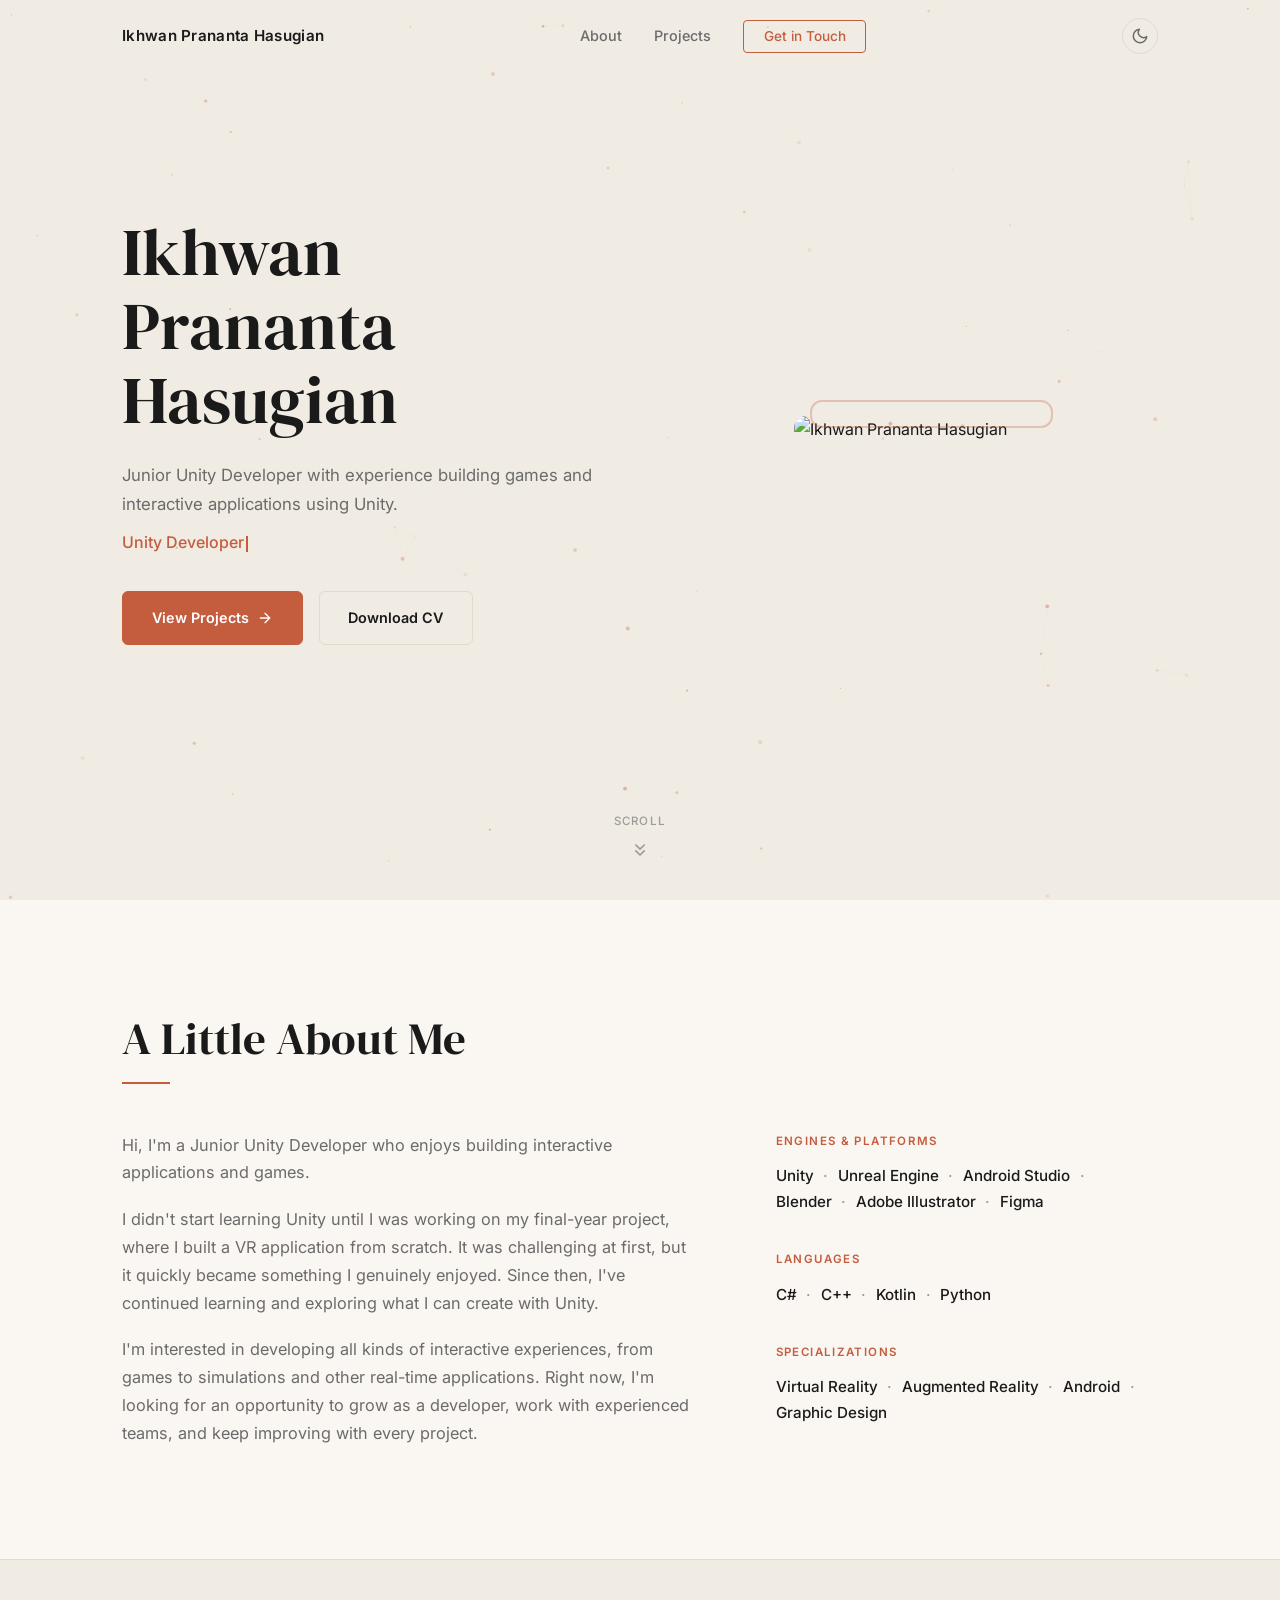
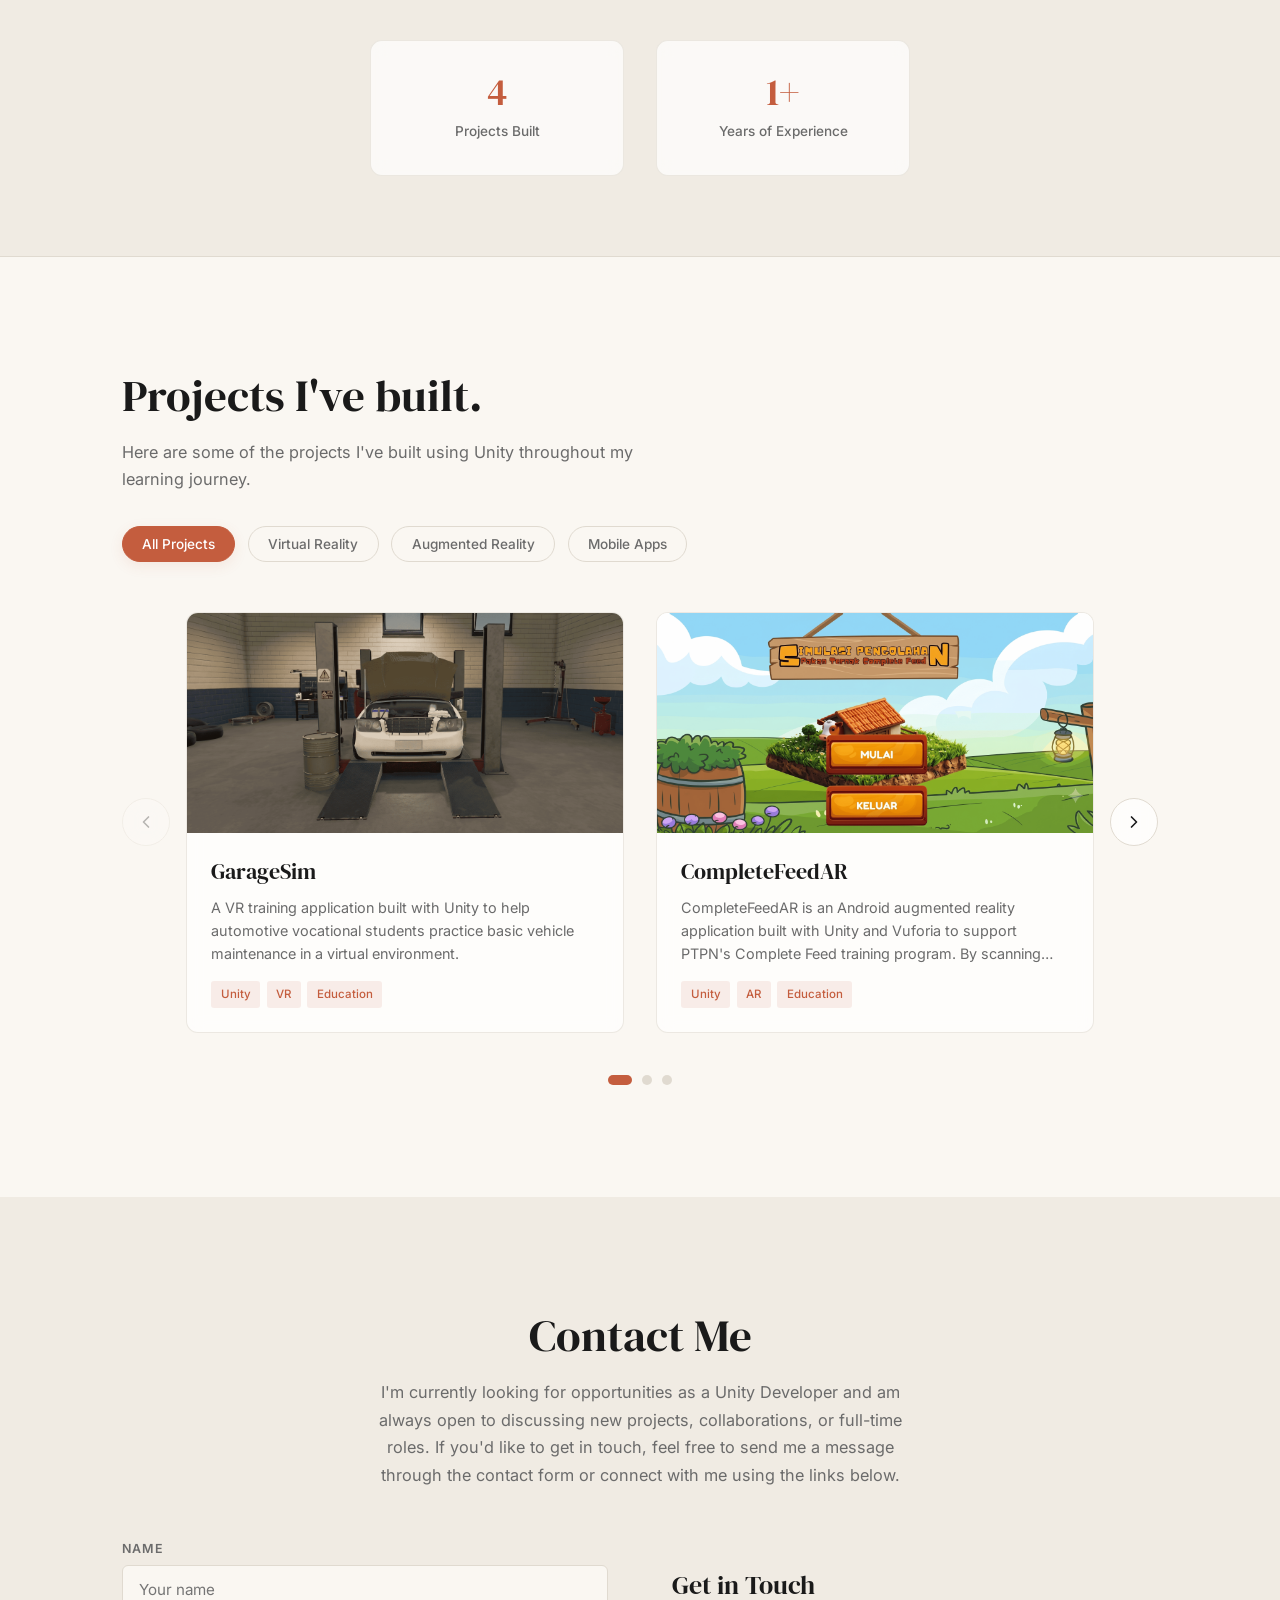
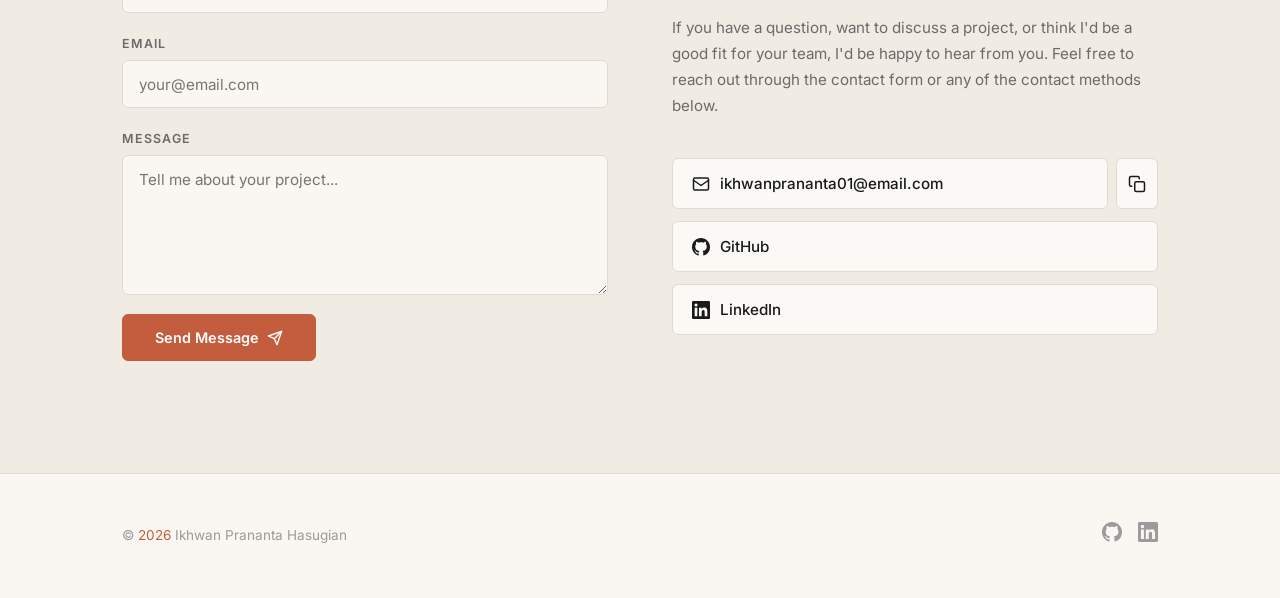
==== commit 352a92b8: "Change the EcoAlert's details" ====
--- a/index.html
+++ b/index.html
@@ -159,11 +159,11 @@
     <div class="container">
       <div class="stats-grid reveal-stagger">
         <div class="stat-card">
-          <div class="stat-number" data-target="4">0</div>
+          <div class="stat-number" data-stat="projects">0</div>
           <div class="stat-label">Projects Built</div>
         </div>
         <div class="stat-card">
-          <div class="stat-number" data-target="1" data-suffix="+">0</div>
+          <div class="stat-number" data-stat="experience" data-start-year="2025" data-suffix="+">0</div>
           <div class="stat-label">Years of Experience</div>
         </div>
       </div>
@@ -261,7 +261,7 @@
 
             <a href="./projects/ecoalert.html" class="project-card page-link" data-category="mobile">
               <div class="project-card-image">
-                <img src="./image/projects/ecoalert/preview.png" alt="EcoAlert Preview" loading="lazy">
+                <img src="./image/projects/ecoalert/EcoAlertThumbnail.png" alt="EcoAlert Preview" loading="lazy">
                 <div class="project-card-overlay">
                   <span>View Project →</span>
                 </div>
--- a/style.css
+++ b/style.css
@@ -960,6 +960,11 @@
   transition: transform 0.6s var(--ease-out);
 }
 
+.project-card[data-category="mobile"] .project-card-image img {
+  object-fit: contain;
+  padding: 12px;
+}
+
 .project-card:hover .project-card-image img {
   transform: scale(1.05);
 }
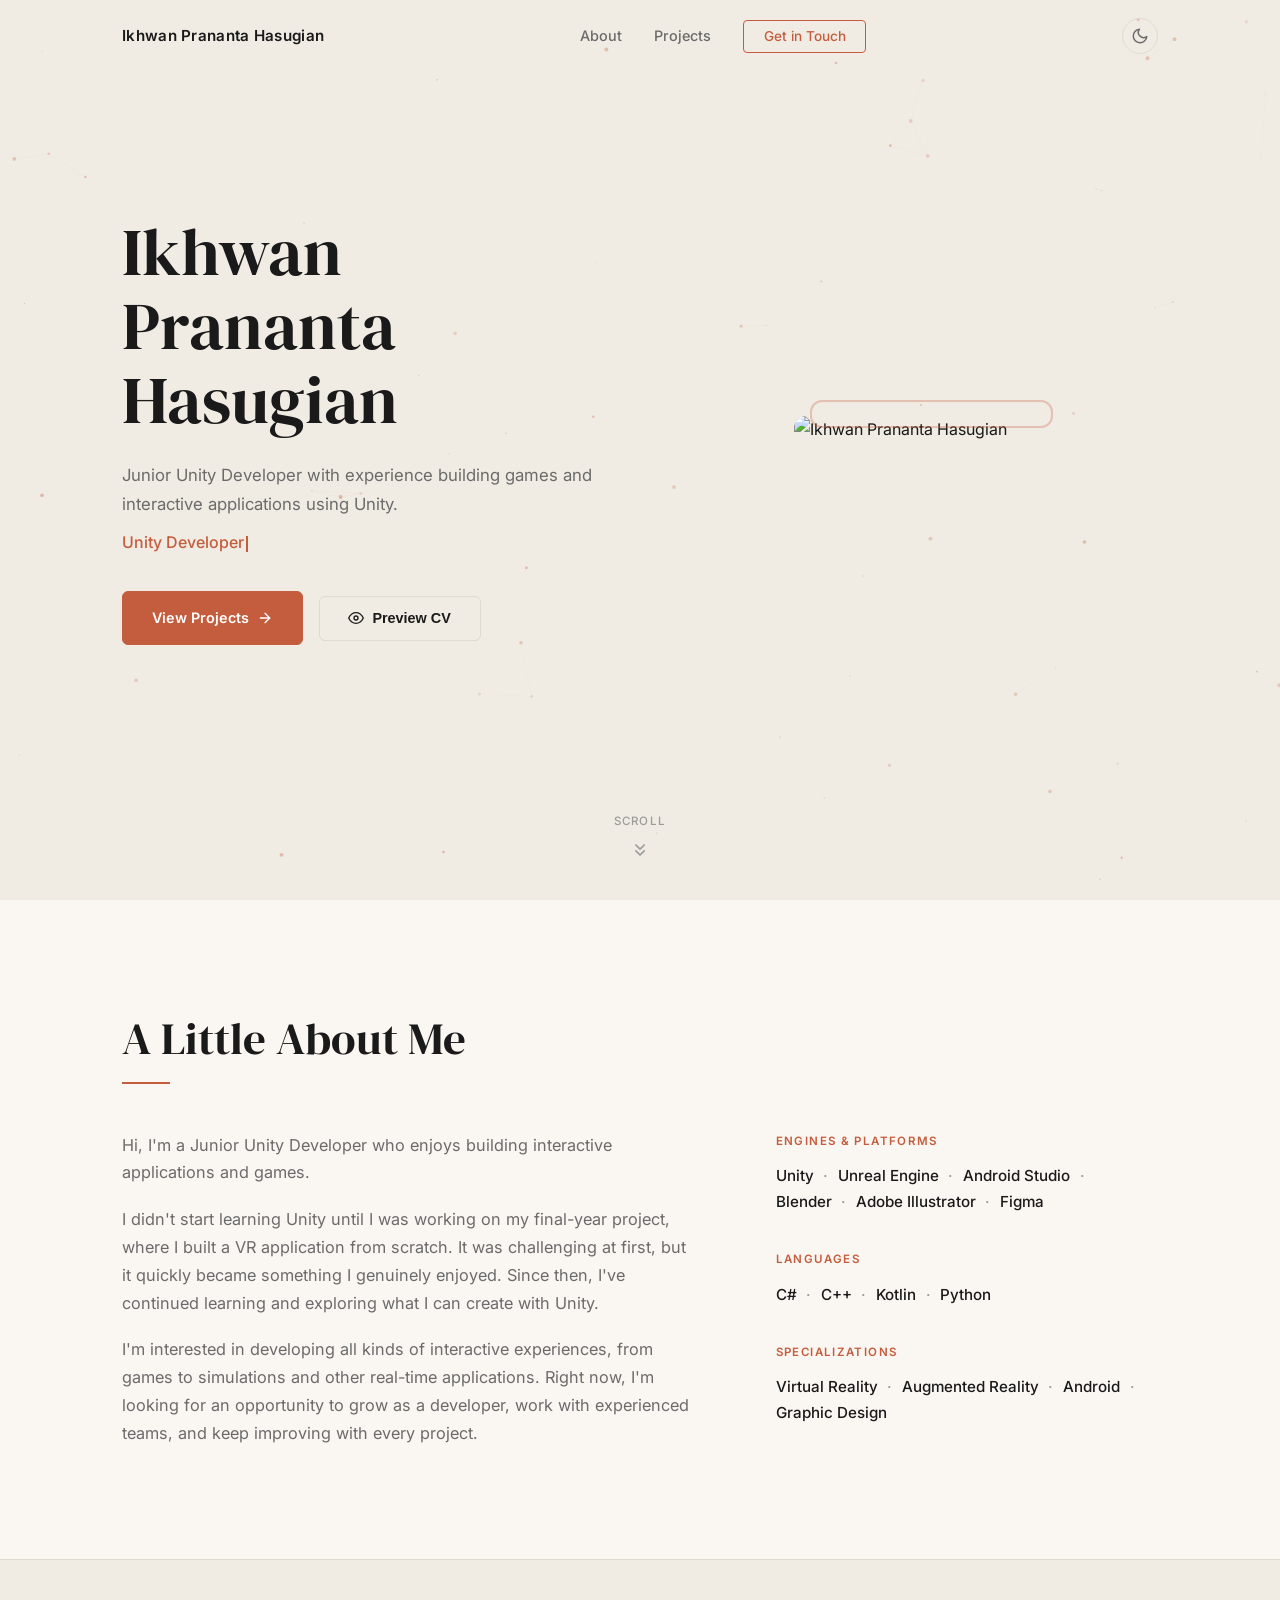
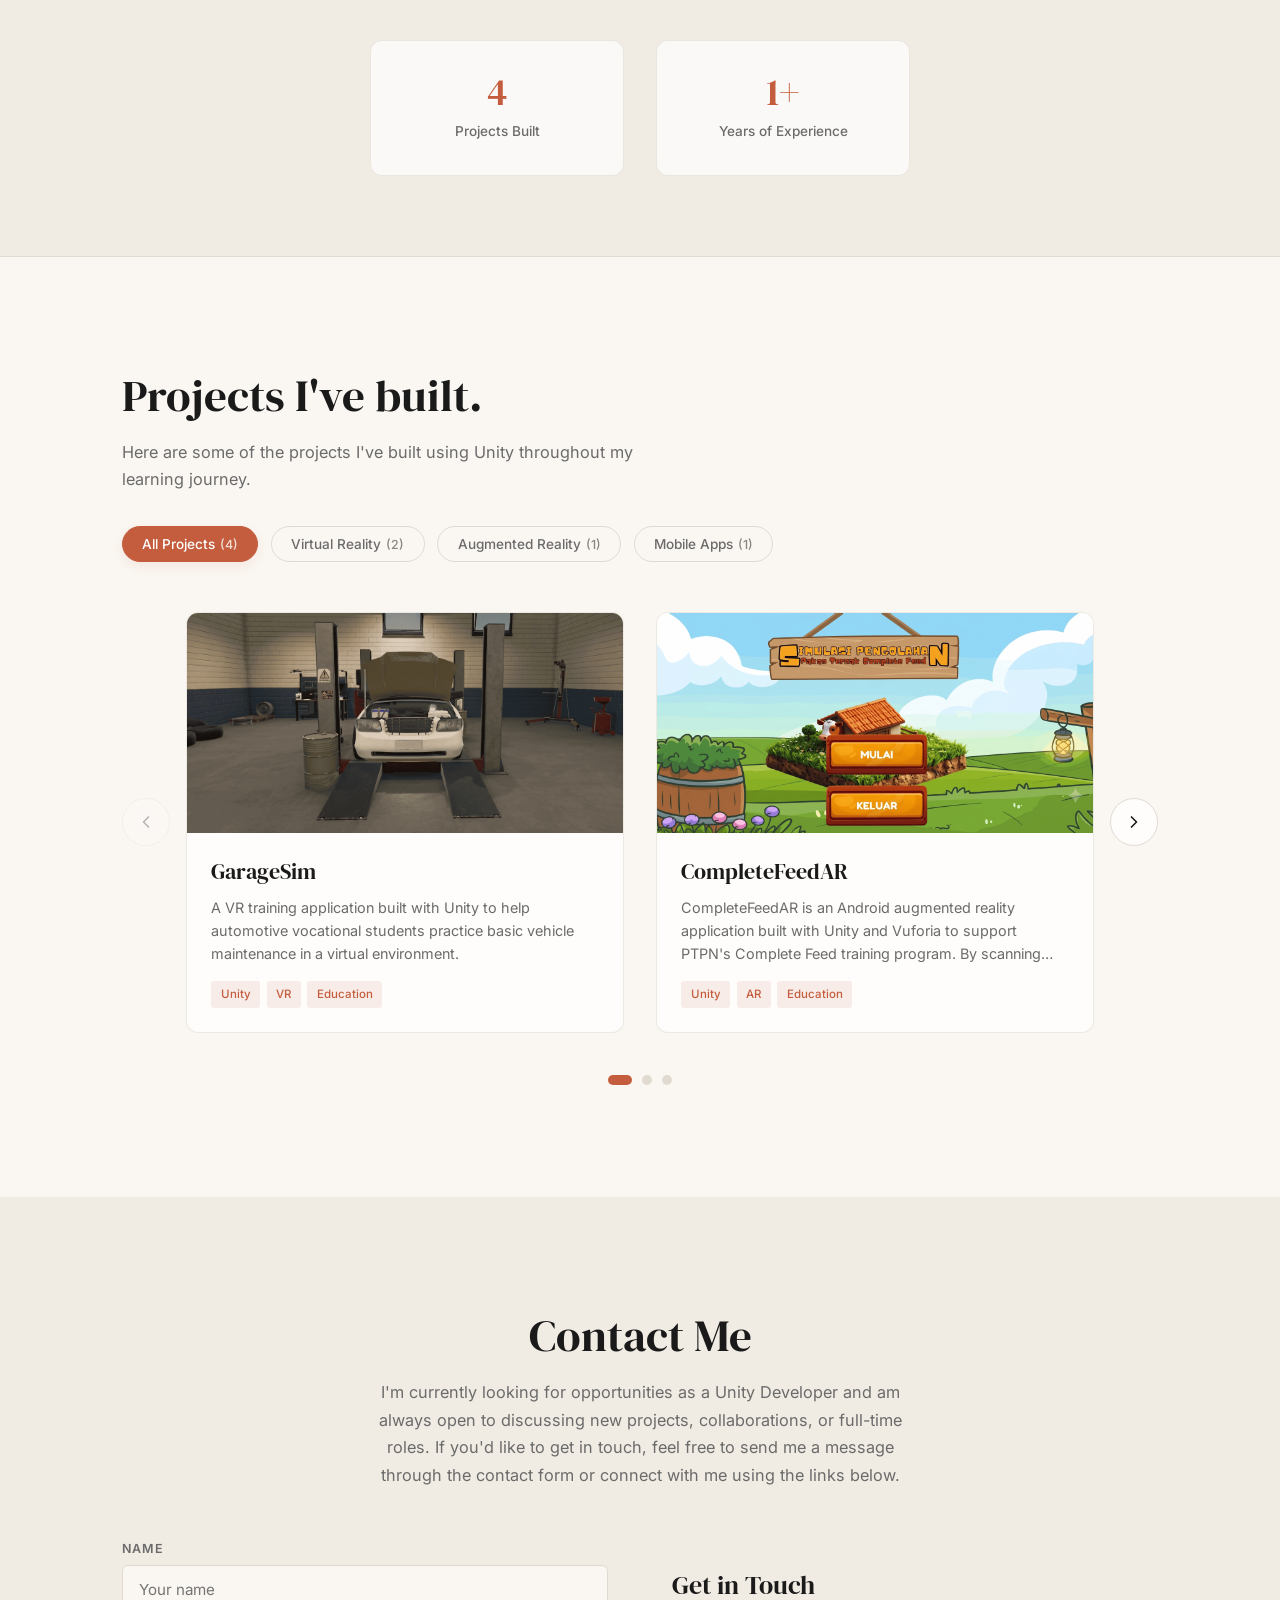
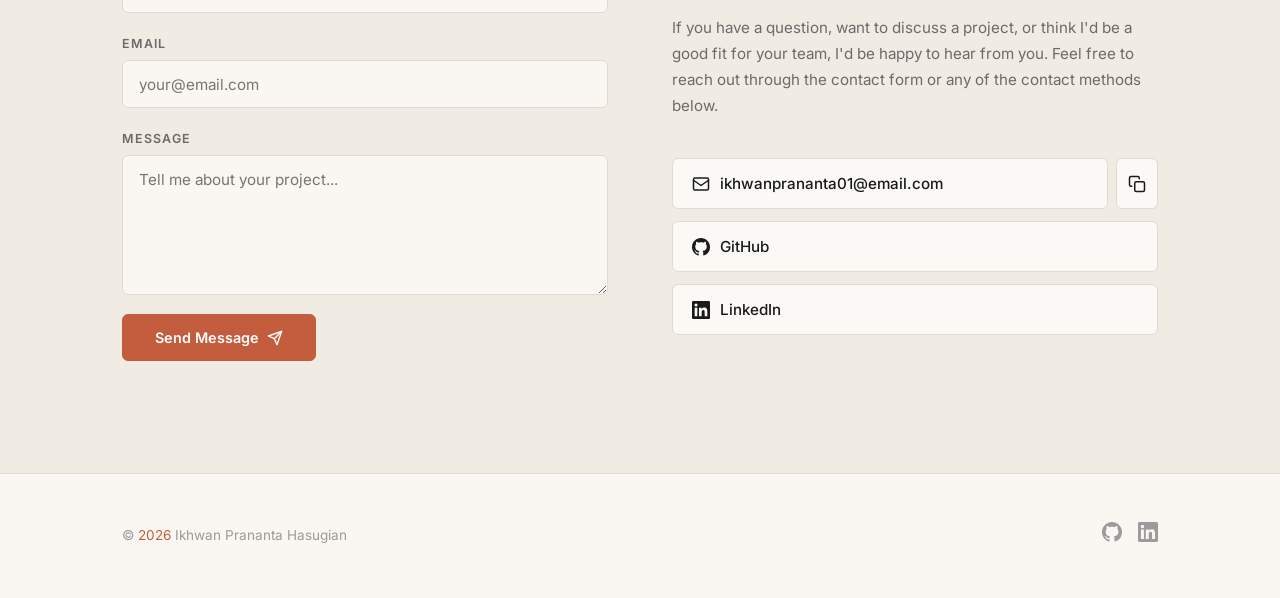
==== commit 2bff728c: "Change the site's title" ====
--- a/index.html
+++ b/index.html
@@ -4,7 +4,7 @@
 <head>
   <meta charset="UTF-8">
   <meta name="viewport" content="width=device-width, initial-scale=1.0">
-  <title>Ikhwan Prananta Hasugian - Unity Developer</title>
+  <title>Ikhwan Prananta Hasugian</title>
   <meta name="description" content="Portfolio of Ikhwan Prananta Hasugian">
   <link rel="icon" type="image/png" href="./image/icon.png">
   <link rel="preconnect" href="https://fonts.googleapis.com">
@@ -82,7 +82,14 @@
               <polyline points="12 5 19 12 12 19" />
             </svg>
           </a>
-          <a href="./CV/CV_IkhwanPranantaHasugian.pdf" class="btn-secondary" download>Download CV</a>
+          <button type="button" class="btn-secondary" id="previewCvBtn">
+            <svg xmlns="http://www.w3.org/2000/svg" width="16" height="16" viewBox="0 0 24 24" fill="none"
+              stroke="currentColor" stroke-width="2" stroke-linecap="round" stroke-linejoin="round">
+              <path d="M1 12s4-8 11-8 11 8 11 8-4 8-11 8-11-8-11-8z" />
+              <circle cx="12" cy="12" r="3" />
+            </svg>
+            Preview CV
+          </button>
         </div>
       </div>
       <div class="hero-photo-wrap reveal">
@@ -407,6 +414,37 @@
     </svg>
   </button>
 
+  <!-- CV Preview Modal -->
+  <div class="cv-modal" id="cvModal" aria-hidden="true">
+    <div class="cv-modal-backdrop" id="cvModalBackdrop"></div>
+    <div class="cv-modal-container">
+      <div class="cv-modal-header">
+        <h3>Curriculum Vitae — Ikhwan Prananta Hasugian</h3>
+        <div class="cv-modal-actions">
+          <a href="./CV/CV_IkhwanPranantaHasugian.pdf" class="btn-primary btn-sm" download>
+            <svg xmlns="http://www.w3.org/2000/svg" width="14" height="14" viewBox="0 0 24 24" fill="none"
+              stroke="currentColor" stroke-width="2" stroke-linecap="round" stroke-linejoin="round">
+              <path d="M21 15v4a2 2 0 0 1-2 2H5a2 2 0 0 1-2-2v-4" />
+              <polyline points="7 10 12 15 17 10" />
+              <line x1="12" y1="15" x2="12" y2="3" />
+            </svg>
+            Download PDF
+          </a>
+          <button class="cv-modal-close" id="closeCvModal" aria-label="Close CV Preview">
+            <svg xmlns="http://www.w3.org/2000/svg" width="20" height="20" viewBox="0 0 24 24" fill="none"
+              stroke="currentColor" stroke-width="2" stroke-linecap="round" stroke-linejoin="round">
+              <line x1="18" y1="6" x2="6" y2="18" />
+              <line x1="6" y1="6" x2="18" y2="18" />
+            </svg>
+          </button>
+        </div>
+      </div>
+      <div class="cv-modal-body">
+        <iframe id="cvIframe" data-src="./CV/CV_IkhwanPranantaHasugian.pdf" title="CV Preview"></iframe>
+      </div>
+    </div>
+  </div>
+
   <script src="./script.js"></script>
 
 </body>
--- a/style.css
+++ b/style.css
@@ -408,6 +408,74 @@
   margin-bottom: 1rem;
 }
 
+.hero-status-badge {
+  display: inline-flex;
+  align-items: center;
+  gap: 0.6rem;
+  padding: 0.4rem 0.9rem;
+  background: var(--accent-soft);
+  border: 1px solid var(--border);
+  border-radius: 20px;
+  font-size: 0.78rem;
+  font-weight: 500;
+  color: var(--text);
+  margin-bottom: 1.2rem;
+  backdrop-filter: blur(8px);
+}
+
+.status-dot {
+  width: 8px;
+  height: 8px;
+  background: #2e7d32;
+  border-radius: 50%;
+  box-shadow: 0 0 0 0 rgba(46, 125, 50, 0.7);
+  animation: pulse-green 2s infinite;
+}
+
+@keyframes pulse-green {
+  0% {
+    transform: scale(0.95);
+    box-shadow: 0 0 0 0 rgba(46, 125, 50, 0.7);
+  }
+  70% {
+    transform: scale(1);
+    box-shadow: 0 0 0 6px rgba(46, 125, 50, 0);
+  }
+  100% {
+    transform: scale(0.95);
+    box-shadow: 0 0 0 0 rgba(46, 125, 50, 0);
+  }
+}
+
+.toast-notification {
+  position: fixed;
+  bottom: 2rem;
+  left: 50%;
+  transform: translateX(-50%) translateY(100px);
+  background: var(--bg-card);
+  border: 1px solid var(--card-border);
+  color: var(--text);
+  padding: 0.75rem 1.4rem;
+  border-radius: 30px;
+  font-size: 0.88rem;
+  font-weight: 500;
+  box-shadow: var(--shadow-lg);
+  backdrop-filter: blur(12px);
+  -webkit-backdrop-filter: blur(12px);
+  z-index: 10000;
+  display: flex;
+  align-items: center;
+  gap: 0.6rem;
+  opacity: 0;
+  transition: transform 0.4s var(--ease-out), opacity 0.4s ease;
+  pointer-events: none;
+}
+
+.toast-notification.show {
+  transform: translateX(-50%) translateY(0);
+  opacity: 1;
+}
+
 .hero-title {
   font-family: var(--font-display);
   font-size: clamp(2.8rem, 5.5vw, 4.2rem);
@@ -1409,4 +1477,134 @@
     flex-direction: column;
     max-width: 260px;
   }
+}
+
+/* ══════════════════════════════════════
+   FILTER COUNT & CV MODAL
+══════════════════════════════════════ */
+.filter-count {
+  font-size: 0.78rem;
+  opacity: 0.8;
+  font-weight: 500;
+  margin-left: 2px;
+}
+
+.cv-modal {
+  position: fixed;
+  inset: 0;
+  z-index: 10000;
+  display: flex;
+  align-items: center;
+  justify-content: center;
+  padding: 1.5rem;
+  opacity: 0;
+  pointer-events: none;
+  transition: opacity 0.35s ease;
+}
+
+.cv-modal.active {
+  opacity: 1;
+  pointer-events: all;
+}
+
+.cv-modal-backdrop {
+  position: absolute;
+  inset: 0;
+  background: rgba(0, 0, 0, 0.75);
+  backdrop-filter: blur(10px);
+  -webkit-backdrop-filter: blur(10px);
+}
+
+.cv-modal-container {
+  position: relative;
+  width: min(900px, 95vw);
+  height: min(85vh, 800px);
+  background: var(--bg-card);
+  border: 1px solid var(--card-border);
+  border-radius: 16px;
+  box-shadow: var(--shadow-lg);
+  display: flex;
+  flex-direction: column;
+  overflow: hidden;
+  z-index: 1;
+  transform: scale(0.95);
+  transition: transform 0.35s var(--ease-out);
+}
+
+.cv-modal.active .cv-modal-container {
+  transform: scale(1);
+}
+
+.cv-modal-header {
+  display: flex;
+  align-items: center;
+  justify-content: space-between;
+  padding: 1.2rem 1.6rem;
+  border-bottom: 1px solid var(--border);
+  background: var(--bg-alt);
+}
+
+.cv-modal-header h3 {
+  font-family: var(--font-display);
+  font-size: 1.15rem;
+  font-weight: 400;
+  color: var(--text);
+  margin: 0;
+}
+
+.cv-modal-actions {
+  display: flex;
+  align-items: center;
+  gap: 0.8rem;
+}
+
+.btn-sm {
+  padding: 0.5rem 1rem !important;
+  font-size: 0.82rem !important;
+}
+
+.cv-modal-close {
+  background: transparent;
+  border: 1.5px solid var(--border);
+  color: var(--text);
+  width: 36px;
+  height: 36px;
+  border-radius: 50%;
+  cursor: pointer;
+  display: flex;
+  align-items: center;
+  justify-content: center;
+  transition: all 0.2s ease;
+}
+
+.cv-modal-close:hover {
+  background: var(--accent);
+  color: #fff;
+  border-color: var(--accent);
+  transform: rotate(90deg);
+}
+
+.cv-modal-body {
+  flex: 1;
+  width: 100%;
+  height: 100%;
+  background: #525659;
+}
+
+.cv-modal-body iframe {
+  width: 100%;
+  height: 100%;
+  border: none;
+}
+
+@media (max-width: 640px) {
+  .cv-modal {
+    padding: 0.75rem;
+  }
+  .cv-modal-header {
+    padding: 1rem;
+  }
+  .cv-modal-header h3 {
+    font-size: 0.95rem;
+  }
 }
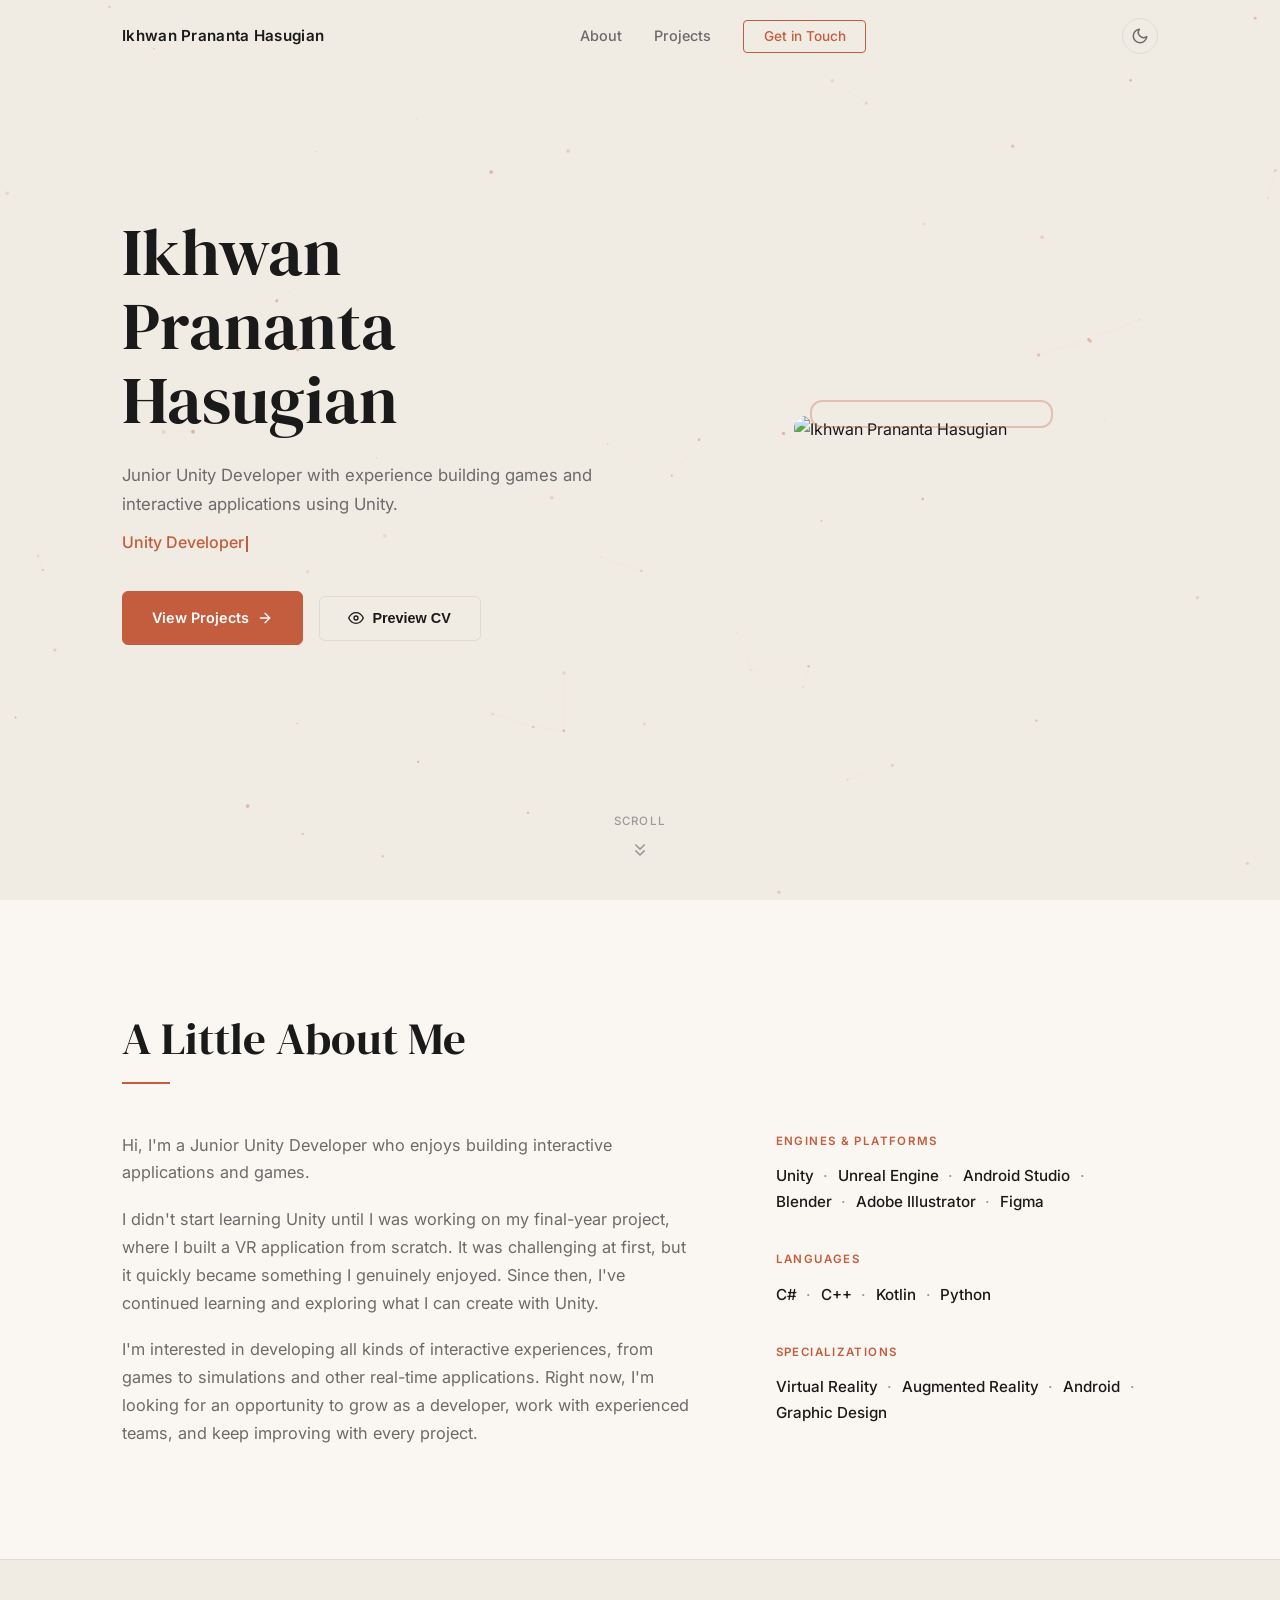
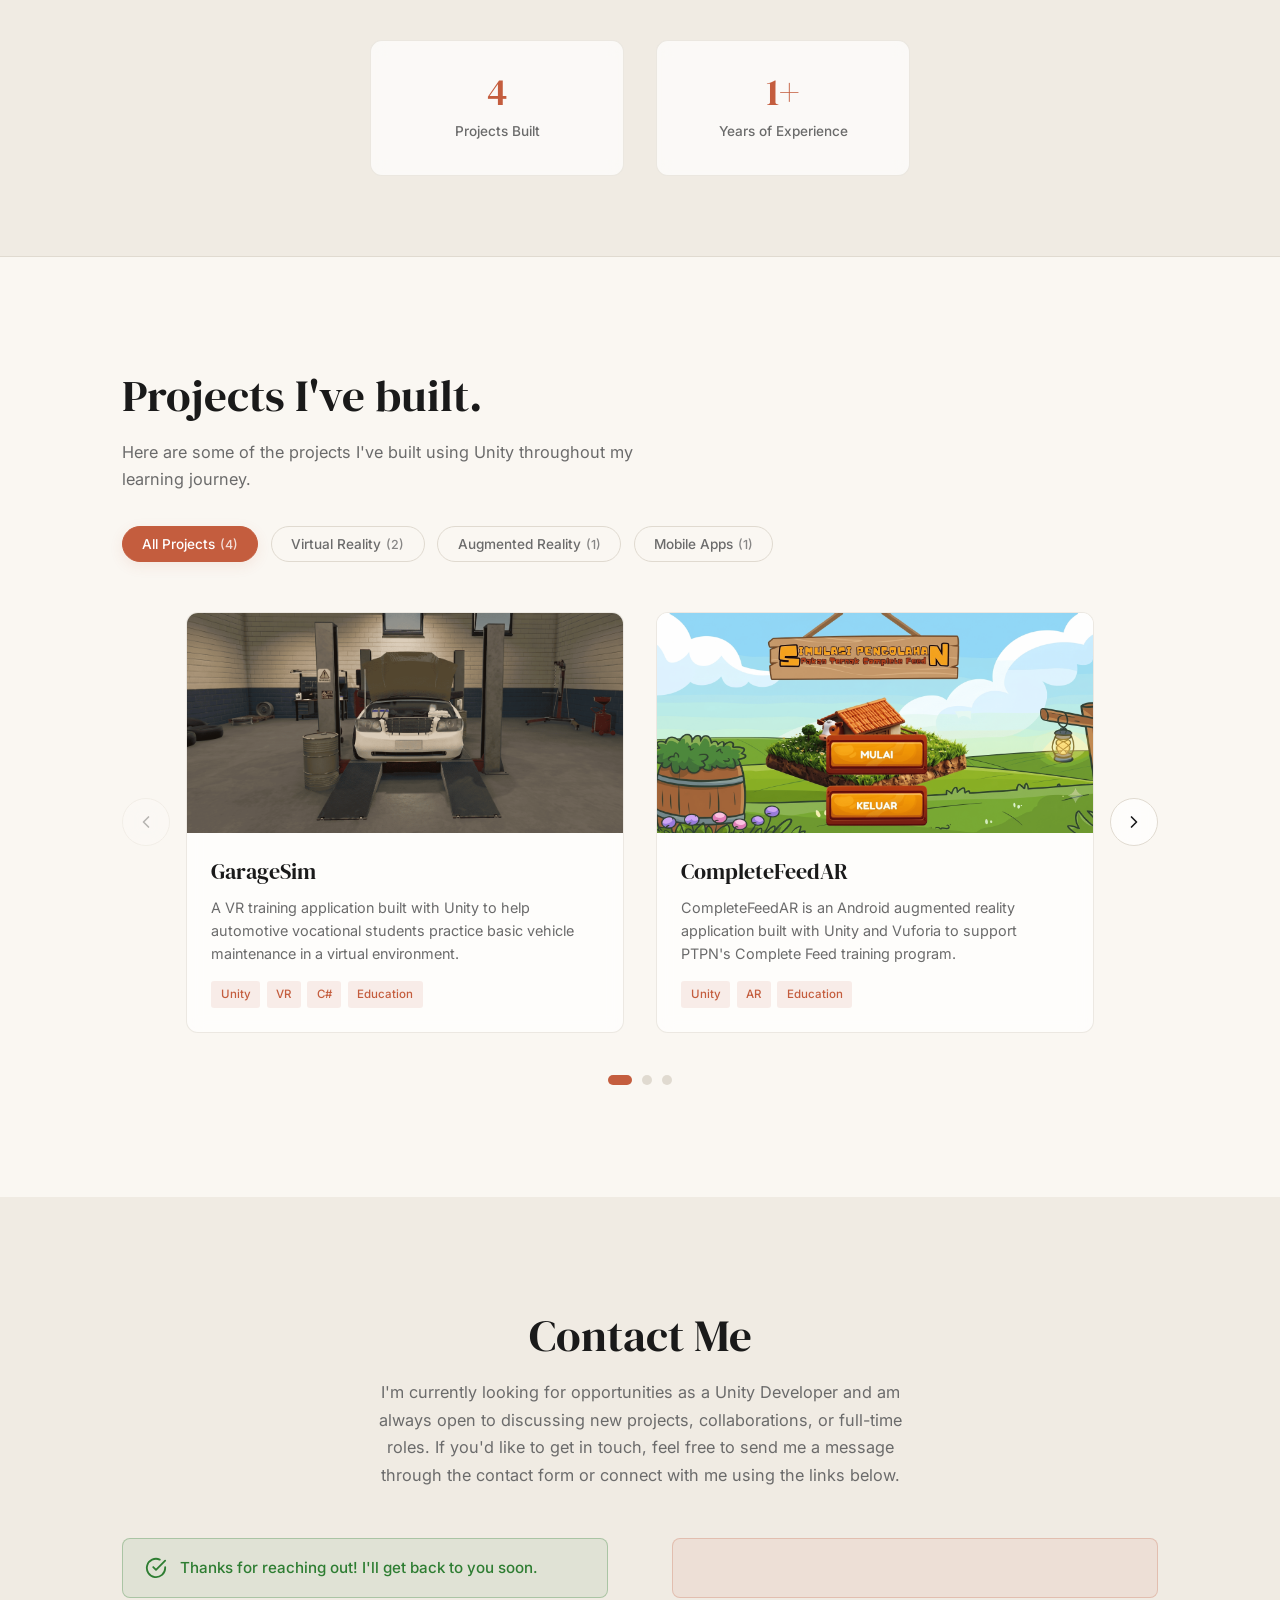
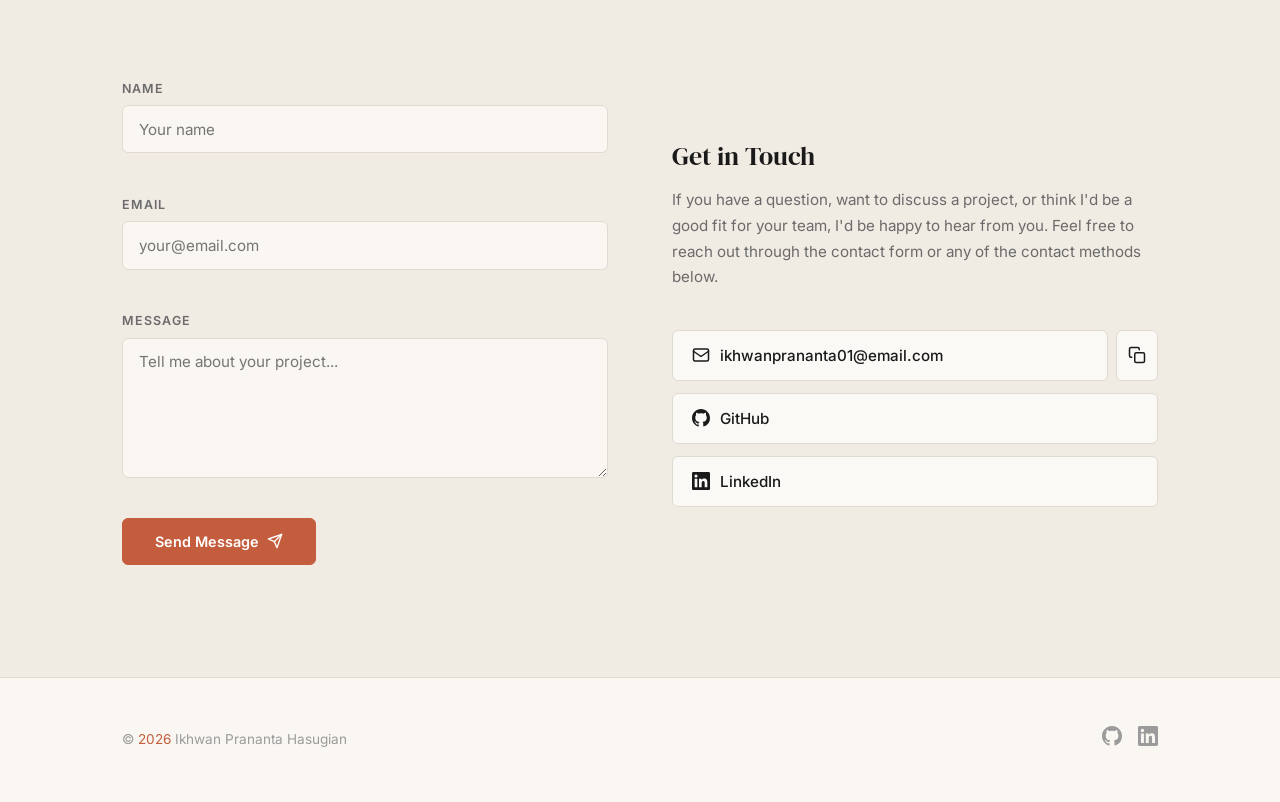
==== commit 662534ff: "Add the formspree" ====
--- a/index.html
+++ b/index.html
@@ -113,9 +113,9 @@
   <section id="about">
     <div class="container">
       <h2 class="section-title reveal">A Little About Me</h2>
-      <hr class="section-divider reveal">
+      <hr class="section-divider">
       <div class="about-grid">
-        <div class="about-text reveal">
+        <div class="about-text reveal-left">
           <p>Hi, I'm a Junior Unity Developer who enjoys building interactive applications and games.</p>
           <p>I didn't start learning Unity until I was working on my final-year project, where I built a VR application
             from scratch.
@@ -126,7 +126,7 @@
             Right now, I'm looking for an opportunity to grow as a developer, work with experienced teams, and keep
             improving with every project.</p>
         </div>
-        <div class="skill-list reveal-stagger">
+        <div class="skill-list reveal-stagger reveal-right">
           <div class="skill-category">
             <h4>Engines &amp; Platforms</h4>
             <div class="skill-items">
@@ -165,11 +165,11 @@
   <section class="stats-section" id="stats">
     <div class="container">
       <div class="stats-grid reveal-stagger">
-        <div class="stat-card">
+        <div class="stat-card reveal-bounce">
           <div class="stat-number" data-stat="projects">0</div>
           <div class="stat-label">Projects Built</div>
         </div>
-        <div class="stat-card">
+        <div class="stat-card reveal-bounce">
           <div class="stat-number" data-stat="experience" data-start-year="2025" data-suffix="+">0</div>
           <div class="stat-label">Years of Experience</div>
         </div>
@@ -201,92 +201,8 @@
         </button>
 
         <div class="project-carousel-track-container" id="carouselTrackContainer">
-          <div class="project-carousel-track" id="projectTrack">
-
-            <a href="./projects/garagesim.html" class="project-card page-link" data-category="vr">
-              <div class="project-card-image">
-                <img src="./image/projects/garagesim/GarageSimThumbnail.png" alt="GarageSim VR Preview" loading="lazy">
-                <div class="project-card-overlay">
-                  <span>View Project →</span>
-                </div>
-              </div>
-              <div class="project-card-body">
-                <h3>GarageSim</h3>
-                <p>A VR training application built with Unity to help automotive vocational students practice basic
-                  vehicle
-                  maintenance in a virtual environment.</p>
-                <div class="project-card-tech">
-                  <span>Unity</span>
-                  <span>VR</span>
-                  <span>Education</span>
-                </div>
-              </div>
-            </a>
-
-            <a href="./projects/completefeedar.html" class="project-card page-link" data-category="ar">
-              <div class="project-card-image">
-                <img src="./image/projects/completefeedar/CompleteFeedARThumbnail.png" alt="CompleteFeedAR Preview"
-                  loading="lazy">
-                <div class="project-card-overlay">
-                  <span>View Project →</span>
-                </div>
-              </div>
-              <div class="project-card-body">
-                <h3>CompleteFeedAR</h3>
-                <p>CompleteFeedAR is an Android augmented reality application built with Unity and Vuforia to support
-                  PTPN's
-                  Complete Feed training program. By scanning images in a printed guidebook, users can view interactive
-                  3D
-                  models and animations that explain each stage of the production process.</p>
-                <div class="project-card-tech">
-                  <span>Unity</span>
-                  <span>AR</span>
-                  <span>Education</span>
-                </div>
-              </div>
-            </a>
-
-            <a href="./projects/chemlab.html" class="project-card page-link" data-category="vr">
-              <div class="project-card-image">
-                <img src="./image/projects/chemlab/ChemLabThumbnail.png" alt="ChemLab VR Preview" loading="lazy">
-                <div class="project-card-overlay">
-                  <span>View Project →</span>
-                </div>
-              </div>
-              <div class="project-card-body">
-                <h3>ChemLab</h3>
-                <p>ChemLab is a Unity-based VR application that allows high school students to perform chemistry
-                  experiments in a virtual laboratory. The application provides an interactive environment where
-                  students can learn laboratory procedures and observe chemical reactions safely.</p>
-                <div class="project-card-tech">
-                  <span>Unity</span>
-                  <span>VR</span>
-                  <span>Education</span>
-                </div>
-              </div>
-            </a>
-
-            <a href="./projects/ecoalert.html" class="project-card page-link" data-category="mobile">
-              <div class="project-card-image">
-                <img src="./image/projects/ecoalert/EcoAlertThumbnail.png" alt="EcoAlert Preview" loading="lazy">
-                <div class="project-card-overlay">
-                  <span>View Project →</span>
-                </div>
-              </div>
-              <div class="project-card-body">
-                <h3>EcoAlert</h3>
-                <p>EcoAlert is a native Android application that allows users to report disasters and
-                  public emergencies. Users can submit incident reports with photos and location information to help
-                  authorities respond more efficiently.</p>
-                <div class="project-card-tech">
-                  <span>Android</span>
-                  <span>Kotlin</span>
-                  <span>Social</span>
-                </div>
-              </div>
-            </a>
-
-          </div>
+          <!-- Project cards are rendered dynamically by js/projects.js from data/projects.json -->
+          <div class="project-carousel-track" id="projectTrack"></div>
         </div>
 
         <button class="carousel-nav-btn next-btn" id="carouselNext" aria-label="Next project">
@@ -312,21 +228,30 @@
         below.</p>
 
       <div class="contact-grid reveal">
-        <form class="contact-form" action="https://formspree.io/f/your-form-id" method="POST">
+        <div data-fs-success class="form-success-msg" style="display:none;">
+          <svg xmlns="http://www.w3.org/2000/svg" width="22" height="22" viewBox="0 0 24 24" fill="none" stroke="#2e7d32" stroke-width="2" stroke-linecap="round" stroke-linejoin="round"><path d="M22 11.08V12a10 10 0 1 1-5.93-9.14"/><polyline points="22 4 12 14.01 9 11.01"/></svg>
+          Thanks for reaching out! I'll get back to you soon.
+        </div>
+        <div data-fs-error class="form-error-msg" style="display:none;"></div>
+
+        <form class="contact-form" id="contactForm" action="https://formspree.io/f/mgawewkk" method="POST">
           <div class="form-group">
             <label for="contactName">Name</label>
-            <input type="text" id="contactName" name="name" placeholder="Your name" required>
+            <input type="text" id="contactName" name="name" placeholder="Your name" required data-fs-field>
+            <span data-fs-error="name" class="form-field-error"></span>
           </div>
           <div class="form-group">
             <label for="contactEmail">Email</label>
-            <input type="email" id="contactEmail" name="email" placeholder="your@email.com" required>
+            <input type="email" id="contactEmail" name="email" placeholder="your@email.com" required data-fs-field>
+            <span data-fs-error="email" class="form-field-error"></span>
           </div>
           <div class="form-group">
             <label for="contactMessage">Message</label>
             <textarea id="contactMessage" name="message" placeholder="Tell me about your project..."
-              required></textarea>
-          </div>
-          <button type="submit" class="form-submit">
+              required data-fs-field></textarea>
+            <span data-fs-error="message" class="form-field-error"></span>
+          </div>
+          <button type="submit" class="form-submit" data-fs-submit-btn>
             Send Message
             <svg xmlns="http://www.w3.org/2000/svg" width="16" height="16" viewBox="0 0 24 24" fill="none"
               stroke="currentColor" stroke-width="2" stroke-linecap="round" stroke-linejoin="round">
@@ -445,6 +370,16 @@
     </div>
   </div>
 
+  <!-- Formspree AJAX library -->
+  <script>
+    window.formspree = window.formspree || function () { (formspree.q = formspree.q || []).push(arguments); };
+    formspree('initForm', { formElement: '#contactForm', formId: 'mgawewkk' });
+  </script>
+  <script src="https://unpkg.com/@formspree/ajax@1" defer></script>
+
+  <!-- Load project cards from JSON (dispatches 'projectsReady' when done) -->
+  <script type="module" src="./js/projects.js"></script>
+
   <script src="./script.js"></script>
 
 </body>
--- a/style.css
+++ b/style.css
@@ -156,6 +156,37 @@
   transform: translateY(0);
 }
 
+/* Directional variants */
+.reveal-left {
+  opacity: 0;
+  transform: translateX(-40px);
+  transition: opacity 0.8s var(--ease-out), transform 0.8s var(--ease-out);
+}
+.reveal-left.visible {
+  opacity: 1;
+  transform: translateX(0);
+}
+.reveal-right {
+  opacity: 0;
+  transform: translateX(40px);
+  transition: opacity 0.8s var(--ease-out), transform 0.8s var(--ease-out);
+}
+.reveal-right.visible {
+  opacity: 1;
+  transform: translateX(0);
+}
+
+/* Bounce-in for stat cards */
+.reveal-bounce {
+  opacity: 0;
+  transform: translateY(40px) scale(0.92);
+  transition: opacity 0.6s var(--ease-out), transform 0.6s var(--ease-spring);
+}
+.reveal-bounce.visible {
+  opacity: 1;
+  transform: translateY(0) scale(1);
+}
+
 /* ══════════════════════════════════════
    CUSTOM CURSOR
 ══════════════════════════════════════ */
@@ -629,9 +660,40 @@
   left: 16px;
   border: 2px solid var(--accent);
   border-radius: 12px;
-  opacity: 0.3;
+  opacity: 0;
   z-index: 1;
   pointer-events: none;
+  animation: accent-fade-in 1.2s var(--ease-out) 0.6s forwards;
+}
+
+@keyframes accent-fade-in {
+  to { opacity: 0.3; }
+}
+
+.hero-photo img {
+  width: 100%;
+  border-radius: 12px;
+  filter: saturate(1.05) contrast(1.02);
+  transform-origin: center;
+  animation: hero-img-enter 1s var(--ease-out) both;
+}
+
+@keyframes hero-img-enter {
+  from { opacity: 0; transform: scale(0.97) translateY(16px); }
+  to   { opacity: 1; transform: scale(1)   translateY(0); }
+}
+
+.hero-photo-wrap {
+  position: relative;
+  display: flex;
+  justify-content: center;
+  align-items: center;
+  animation: gentle-float 6s ease-in-out infinite;
+}
+
+@keyframes gentle-float {
+  0%, 100% { transform: translateY(0); }
+  50%       { transform: translateY(-10px); }
 }
 
 /* ══════════════════════════════════════
@@ -667,11 +729,16 @@
 }
 
 .section-divider {
-  width: 48px;
+  width: 0;
   height: 2px;
   background: var(--accent);
   border: none;
   margin: 0 0 3rem 0;
+  transition: width 0.8s var(--ease-out);
+}
+
+.section-divider.visible-divider {
+  width: 48px;
 }
 
 /* ══════════════════════════════════════
@@ -720,6 +787,34 @@
   color: var(--text);
   font-size: 0.95rem;
   font-weight: 500;
+  position: relative;
+  cursor: default;
+  transition: color 0.25s;
+}
+
+.skill-items span:hover {
+  color: var(--accent);
+}
+
+.skill-items span::before {
+  content: '';
+  position: absolute;
+  left: 50%;
+  top: 50%;
+  width: 0;
+  height: 0;
+  background: var(--accent-soft);
+  border-radius: 50%;
+  transform: translate(-50%, -50%);
+  transition: width 0.4s var(--ease-out), height 0.4s var(--ease-out), opacity 0.4s;
+  opacity: 0;
+  z-index: -1;
+}
+
+.skill-items span:hover::before {
+  width: 120%;
+  height: 200%;
+  opacity: 1;
 }
 
 .skill-items span:not(:last-child)::after {
@@ -796,9 +891,14 @@
   position: absolute;
   left: 0;
   top: 0;
-  bottom: 0;
   width: 2px;
+  height: 0;
   background: linear-gradient(to bottom, var(--accent), var(--border));
+  transition: height 1.4s var(--ease-out);
+}
+
+.timeline.animated::before {
+  height: 100%;
 }
 
 .timeline-item {
@@ -1007,6 +1107,24 @@
   display: block;
 }
 
+.project-card::after {
+  content: '';
+  position: absolute;
+  inset: 0;
+  background: linear-gradient(135deg, rgba(255,255,255,0) 0%, rgba(255,255,255,0.06) 50%, rgba(255,255,255,0) 100%);
+  background-size: 200% 200%;
+  background-position: 200% 200%;
+  pointer-events: none;
+  transition: background-position 0.6s var(--ease-out), opacity 0.3s;
+  opacity: 0;
+  border-radius: 12px;
+}
+
+.project-card:hover::after {
+  background-position: -50% -50%;
+  opacity: 1;
+}
+
 .project-card:hover {
   transform: translateY(-6px);
   box-shadow: var(--shadow-lg);
@@ -1185,12 +1303,84 @@
   border: 1.5px solid var(--accent);
   cursor: pointer;
   transition: background 0.25s, transform 0.2s, box-shadow 0.25s;
+  position: relative;
+  overflow: hidden;
+}
+
+.form-submit::before {
+  content: '';
+  position: absolute;
+  top: 50%;
+  left: 50%;
+  width: 0;
+  height: 0;
+  background: rgba(255,255,255,0.2);
+  border-radius: 50%;
+  transform: translate(-50%, -50%);
+  transition: width 0.5s var(--ease-out), height 0.5s var(--ease-out), opacity 0.5s;
+  opacity: 0;
+}
+
+.form-submit:active::before {
+  width: 300px;
+  height: 300px;
+  opacity: 1;
 }
 
 .form-submit:hover {
   background: var(--accent-hover);
   transform: translateY(-2px);
   box-shadow: 0 6px 20px var(--accent-glow);
+}
+
+.form-submit:disabled {
+  opacity: 0.65;
+  cursor: not-allowed;
+  transform: none;
+}
+
+/* Formspree status messages */
+.form-success-msg {
+  display: flex !important;
+  align-items: center;
+  gap: 0.8rem;
+  padding: 1rem 1.4rem;
+  background: rgba(46,125,50,0.08);
+  border: 1.5px solid rgba(46,125,50,0.3);
+  border-radius: 8px;
+  color: #2e7d32;
+  font-weight: 500;
+  font-size: 0.95rem;
+  animation: slide-up-fade 0.5s var(--ease-out) both;
+  margin-bottom: 1rem;
+}
+
+.form-error-msg {
+  display: flex !important;
+  padding: 0.9rem 1.2rem;
+  background: rgba(196,93,62,0.08);
+  border: 1.5px solid var(--accent-glow);
+  border-radius: 8px;
+  color: var(--accent);
+  font-size: 0.88rem;
+  animation: slide-up-fade 0.4s var(--ease-out) both;
+  margin-bottom: 1rem;
+}
+
+.form-field-error {
+  font-size: 0.78rem;
+  color: var(--accent);
+  min-height: 1.2em;
+}
+
+[aria-invalid="true"] {
+  border-color: var(--accent) !important;
+  box-shadow: 0 0 0 3px var(--accent-soft) !important;
+}
+
+@keyframes slide-up-fade {
+  from { opacity: 0; transform: translateY(10px); }
+  to   { opacity: 1; transform: translateY(0); }
 }
 
 .contact-info {
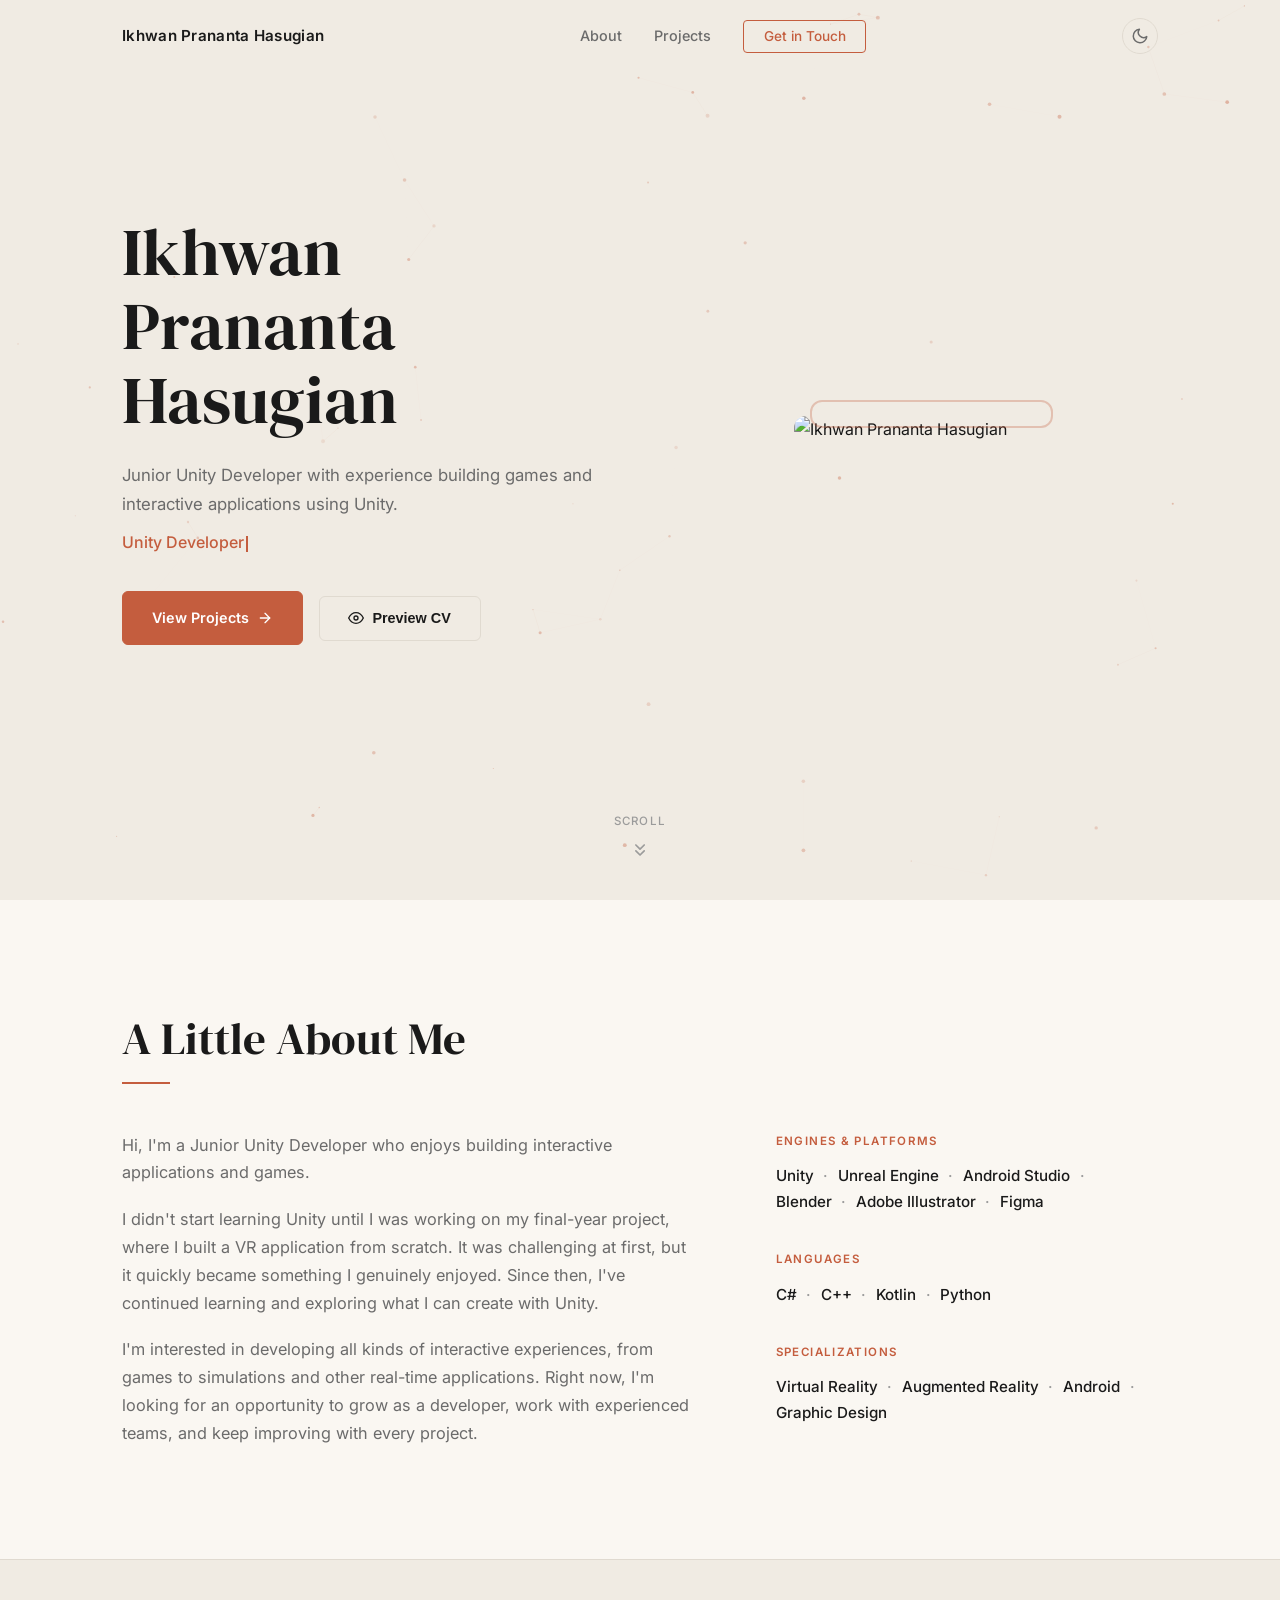
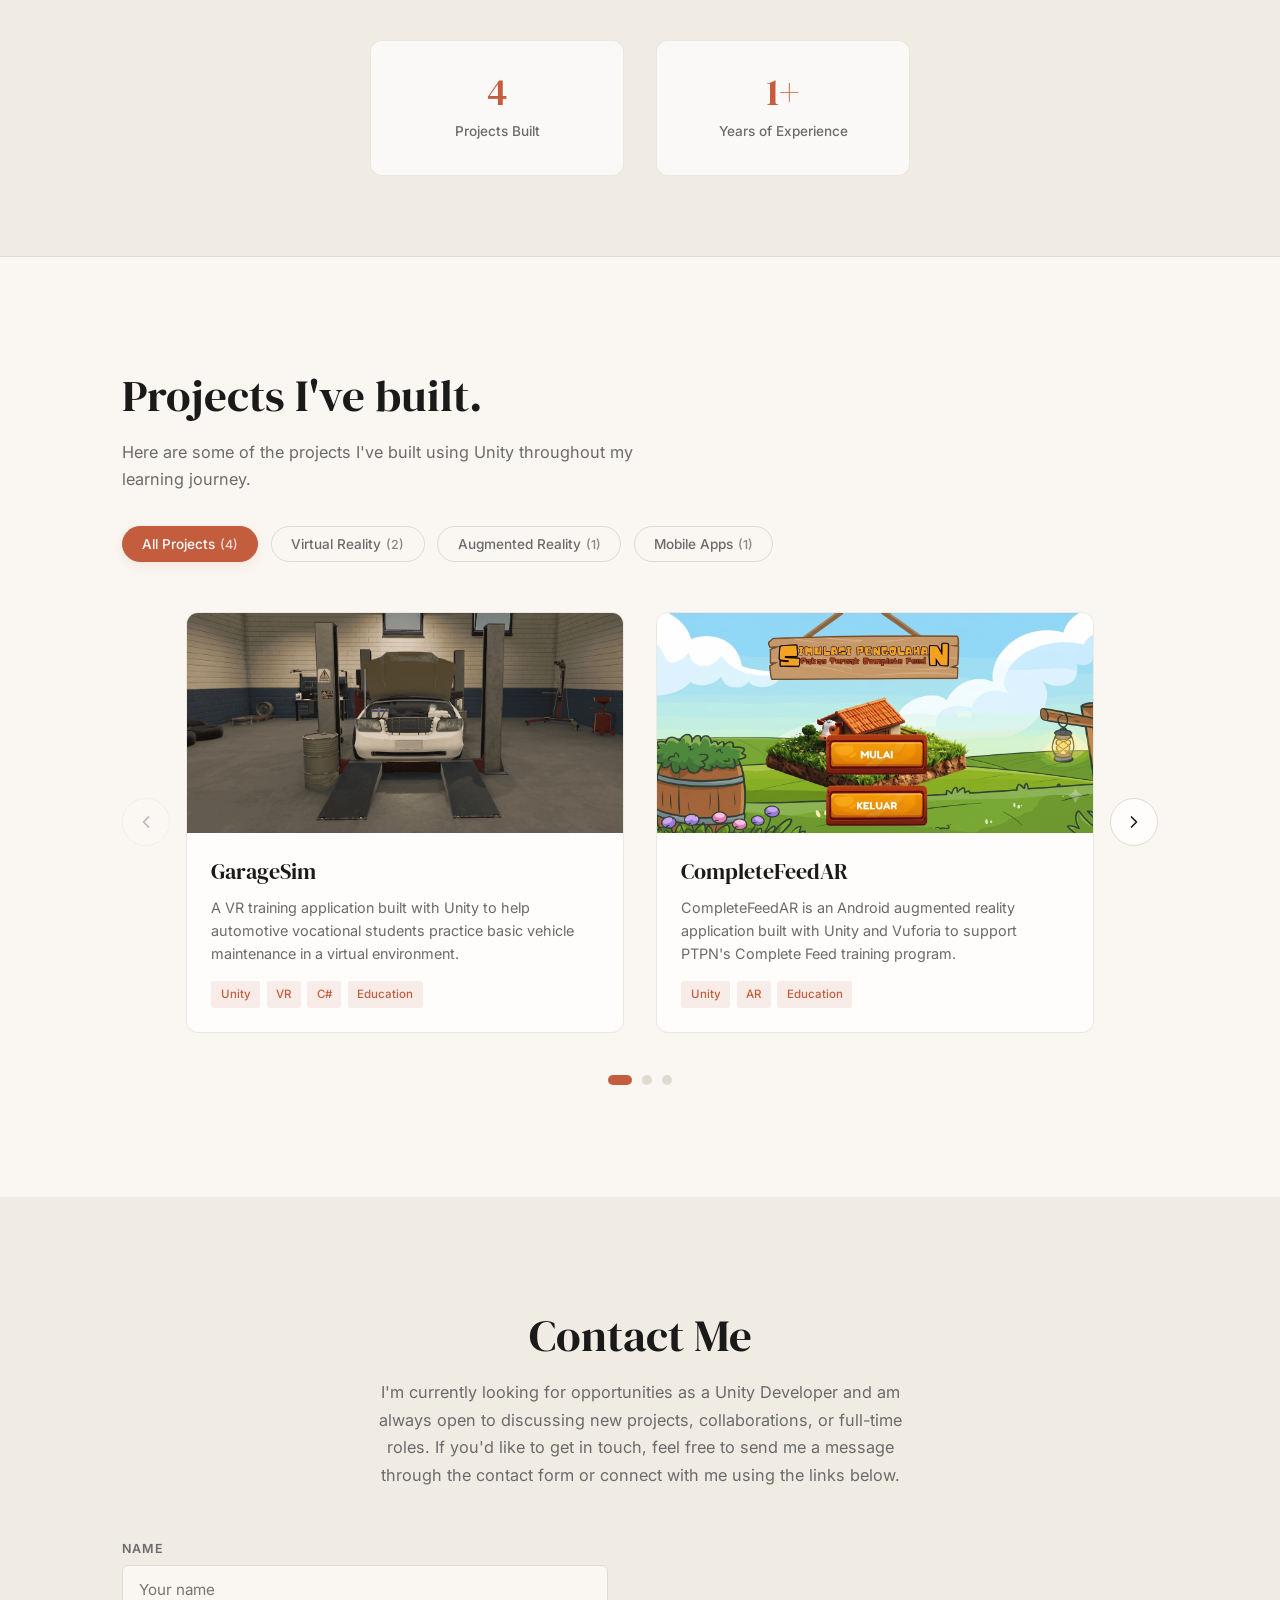
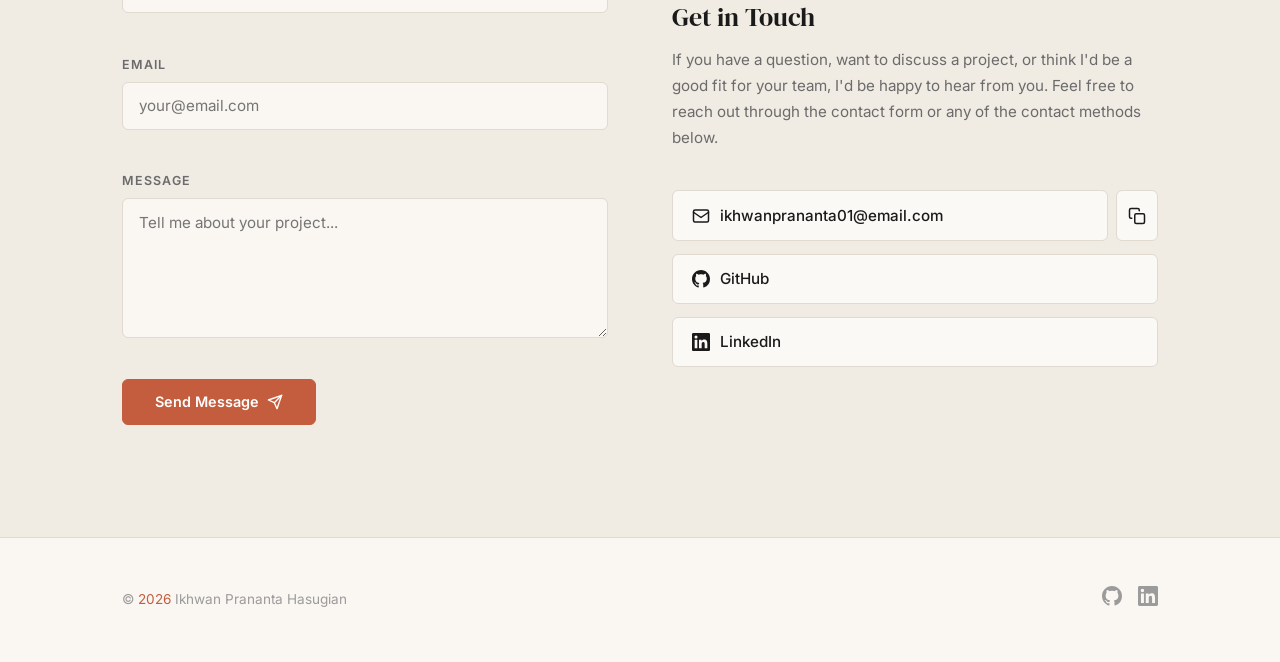
==== commit e634281a: "Just Small Repair" ====
--- a/index.html
+++ b/index.html
@@ -370,13 +370,6 @@
     </div>
   </div>
 
-  <!-- Formspree AJAX library -->
-  <script>
-    window.formspree = window.formspree || function () { (formspree.q = formspree.q || []).push(arguments); };
-    formspree('initForm', { formElement: '#contactForm', formId: 'mgawewkk' });
-  </script>
-  <script src="https://unpkg.com/@formspree/ajax@1" defer></script>
-
   <!-- Load project cards from JSON (dispatches 'projectsReady' when done) -->
   <script type="module" src="./js/projects.js"></script>
 
--- a/style.css
+++ b/style.css
@@ -1341,7 +1341,7 @@
 
 /* Formspree status messages */
 .form-success-msg {
-  display: flex !important;
+  display: none;
   align-items: center;
   gap: 0.8rem;
   padding: 1rem 1.4rem;
@@ -1355,8 +1355,12 @@
   margin-bottom: 1rem;
 }
 
+.form-success-msg.show {
+  display: flex !important;
+}
+
 .form-error-msg {
-  display: flex !important;
+  display: none;
   padding: 0.9rem 1.2rem;
   background: rgba(196,93,62,0.08);
   border: 1.5px solid var(--accent-glow);
@@ -1365,6 +1369,10 @@
   font-size: 0.88rem;
   animation: slide-up-fade 0.4s var(--ease-out) both;
   margin-bottom: 1rem;
+}
+
+.form-error-msg.show {
+  display: flex !important;
 }
 
 .form-field-error {
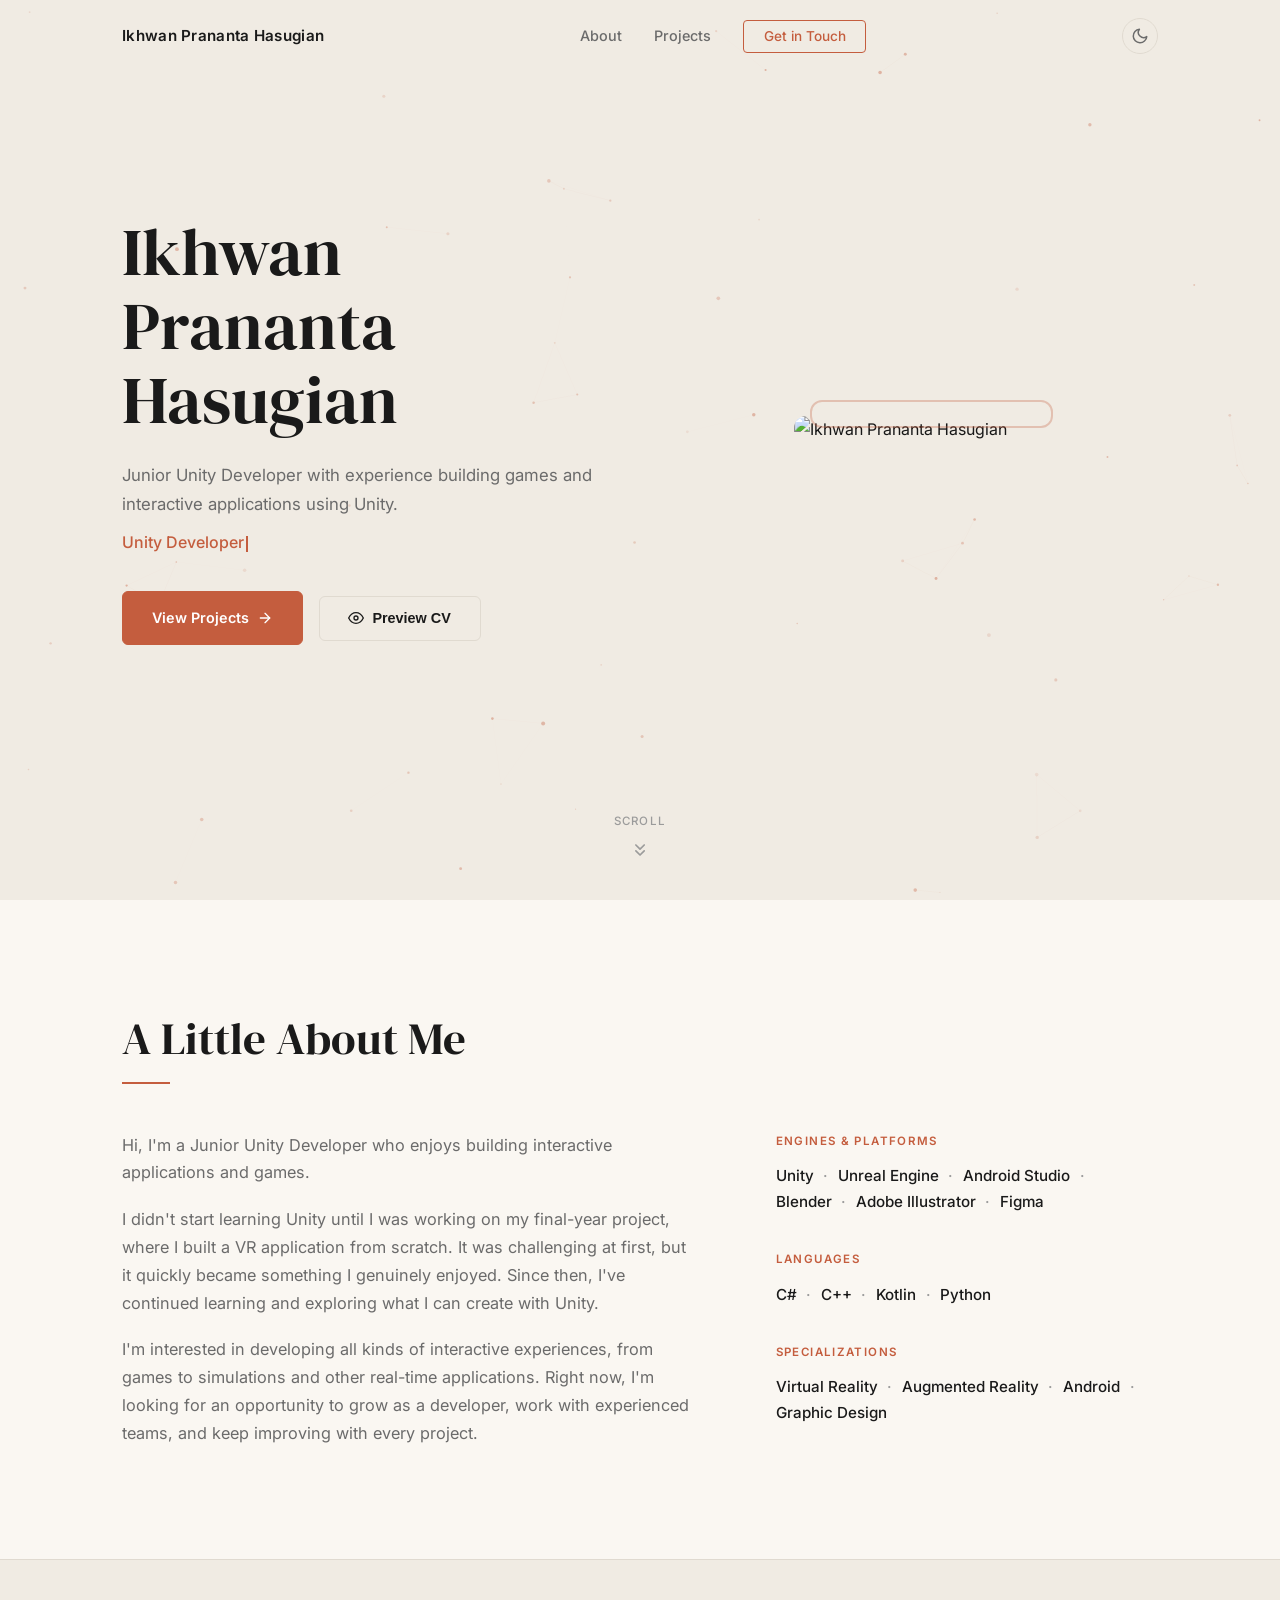
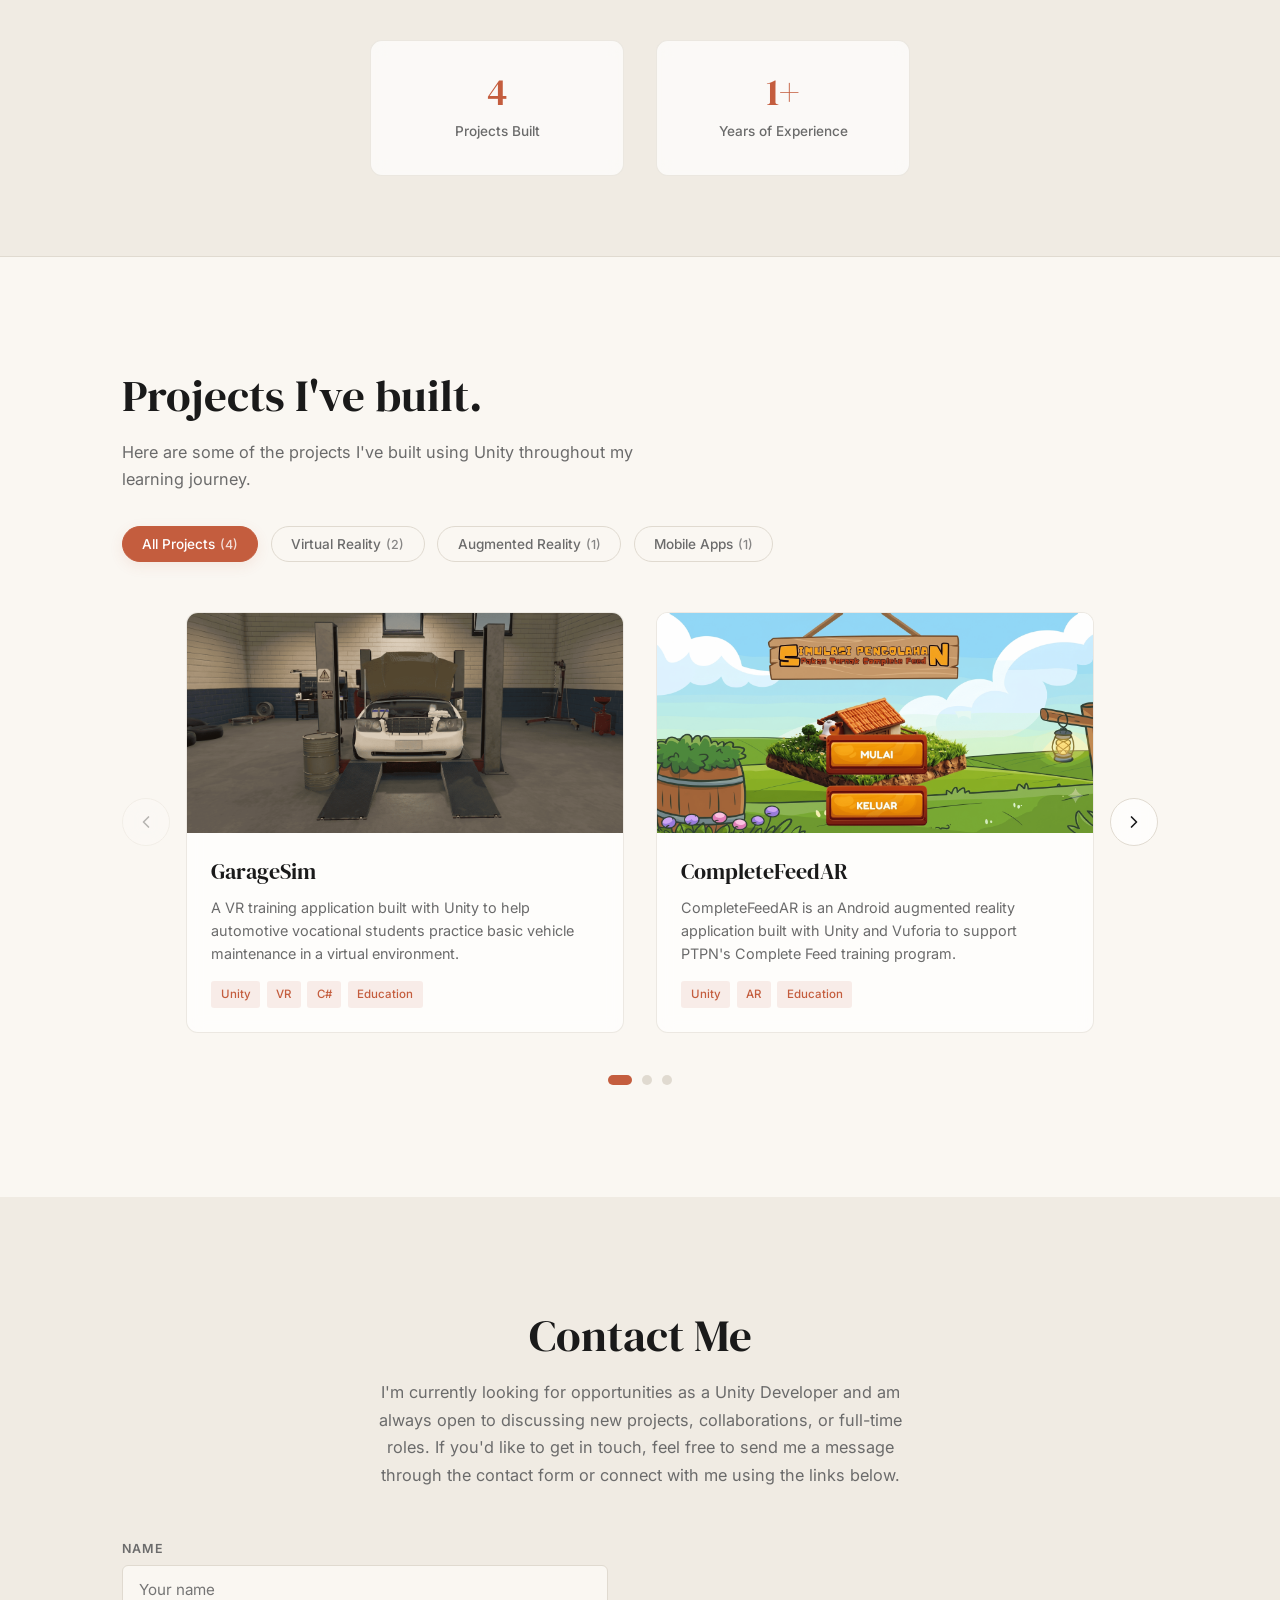
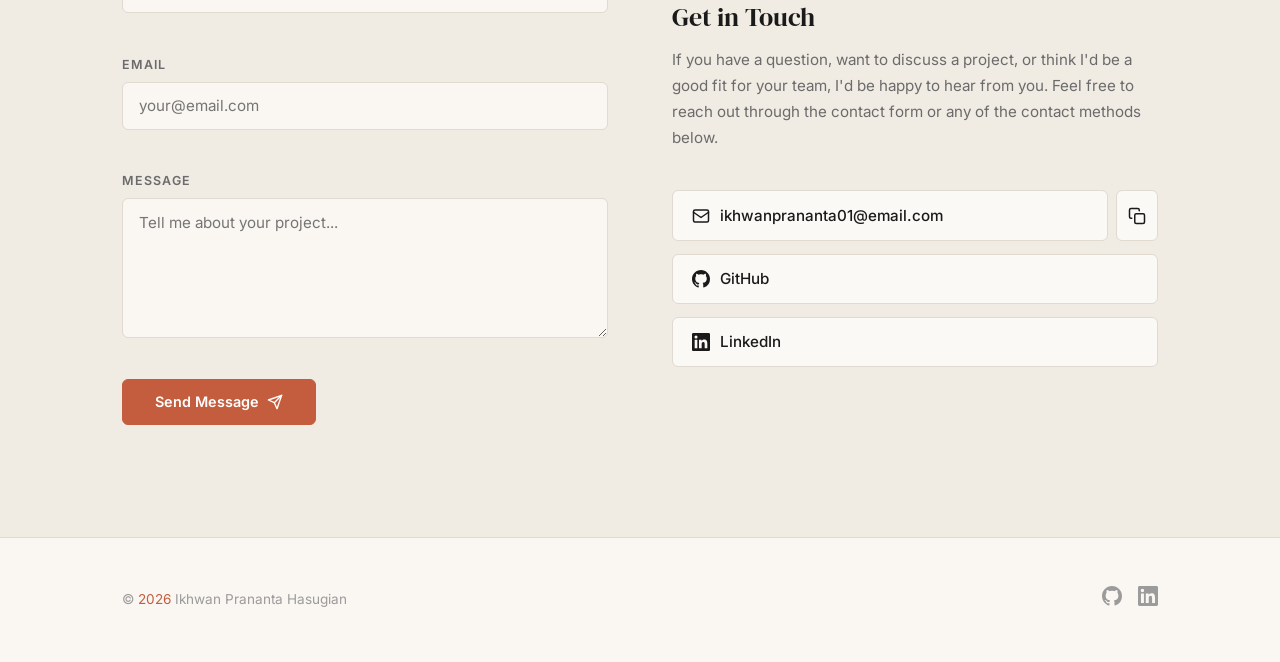
==== commit 8cf4d282: "Just Small Repair2" ====
--- a/index.html
+++ b/index.html
@@ -228,13 +228,12 @@
         below.</p>
 
       <div class="contact-grid reveal">
-        <div data-fs-success class="form-success-msg" style="display:none;">
-          <svg xmlns="http://www.w3.org/2000/svg" width="22" height="22" viewBox="0 0 24 24" fill="none" stroke="#2e7d32" stroke-width="2" stroke-linecap="round" stroke-linejoin="round"><path d="M22 11.08V12a10 10 0 1 1-5.93-9.14"/><polyline points="22 4 12 14.01 9 11.01"/></svg>
-          Thanks for reaching out! I'll get back to you soon.
-        </div>
-        <div data-fs-error class="form-error-msg" style="display:none;"></div>
-
         <form class="contact-form" id="contactForm" action="https://formspree.io/f/mgawewkk" method="POST">
+          <div data-fs-success class="form-success-msg">
+            <svg xmlns="http://www.w3.org/2000/svg" width="22" height="22" viewBox="0 0 24 24" fill="none" stroke="#2e7d32" stroke-width="2" stroke-linecap="round" stroke-linejoin="round"><path d="M22 11.08V12a10 10 0 1 1-5.93-9.14"/><polyline points="22 4 12 14.01 9 11.01"/></svg>
+            Thanks for reaching out! I'll get back to you soon.
+          </div>
+          <div data-fs-error class="form-error-msg"></div>
           <div class="form-group">
             <label for="contactName">Name</label>
             <input type="text" id="contactName" name="name" placeholder="Your name" required data-fs-field>
--- a/style.css
+++ b/style.css
@@ -1341,7 +1341,7 @@
 
 /* Formspree status messages */
 .form-success-msg {
-  display: none;
+  display: none !important;
   align-items: center;
   gap: 0.8rem;
   padding: 1rem 1.4rem;
@@ -1351,28 +1351,28 @@
   color: #2e7d32;
   font-weight: 500;
   font-size: 0.95rem;
-  animation: slide-up-fade 0.5s var(--ease-out) both;
   margin-bottom: 1rem;
 }
 
 .form-success-msg.show {
   display: flex !important;
+  animation: slide-up-fade 0.5s var(--ease-out) both;
 }
 
 .form-error-msg {
-  display: none;
+  display: none !important;
   padding: 0.9rem 1.2rem;
   background: rgba(196,93,62,0.08);
   border: 1.5px solid var(--accent-glow);
   border-radius: 8px;
   color: var(--accent);
   font-size: 0.88rem;
-  animation: slide-up-fade 0.4s var(--ease-out) both;
   margin-bottom: 1rem;
 }
 
 .form-error-msg.show {
   display: flex !important;
+  animation: slide-up-fade 0.4s var(--ease-out) both;
 }
 
 .form-field-error {
